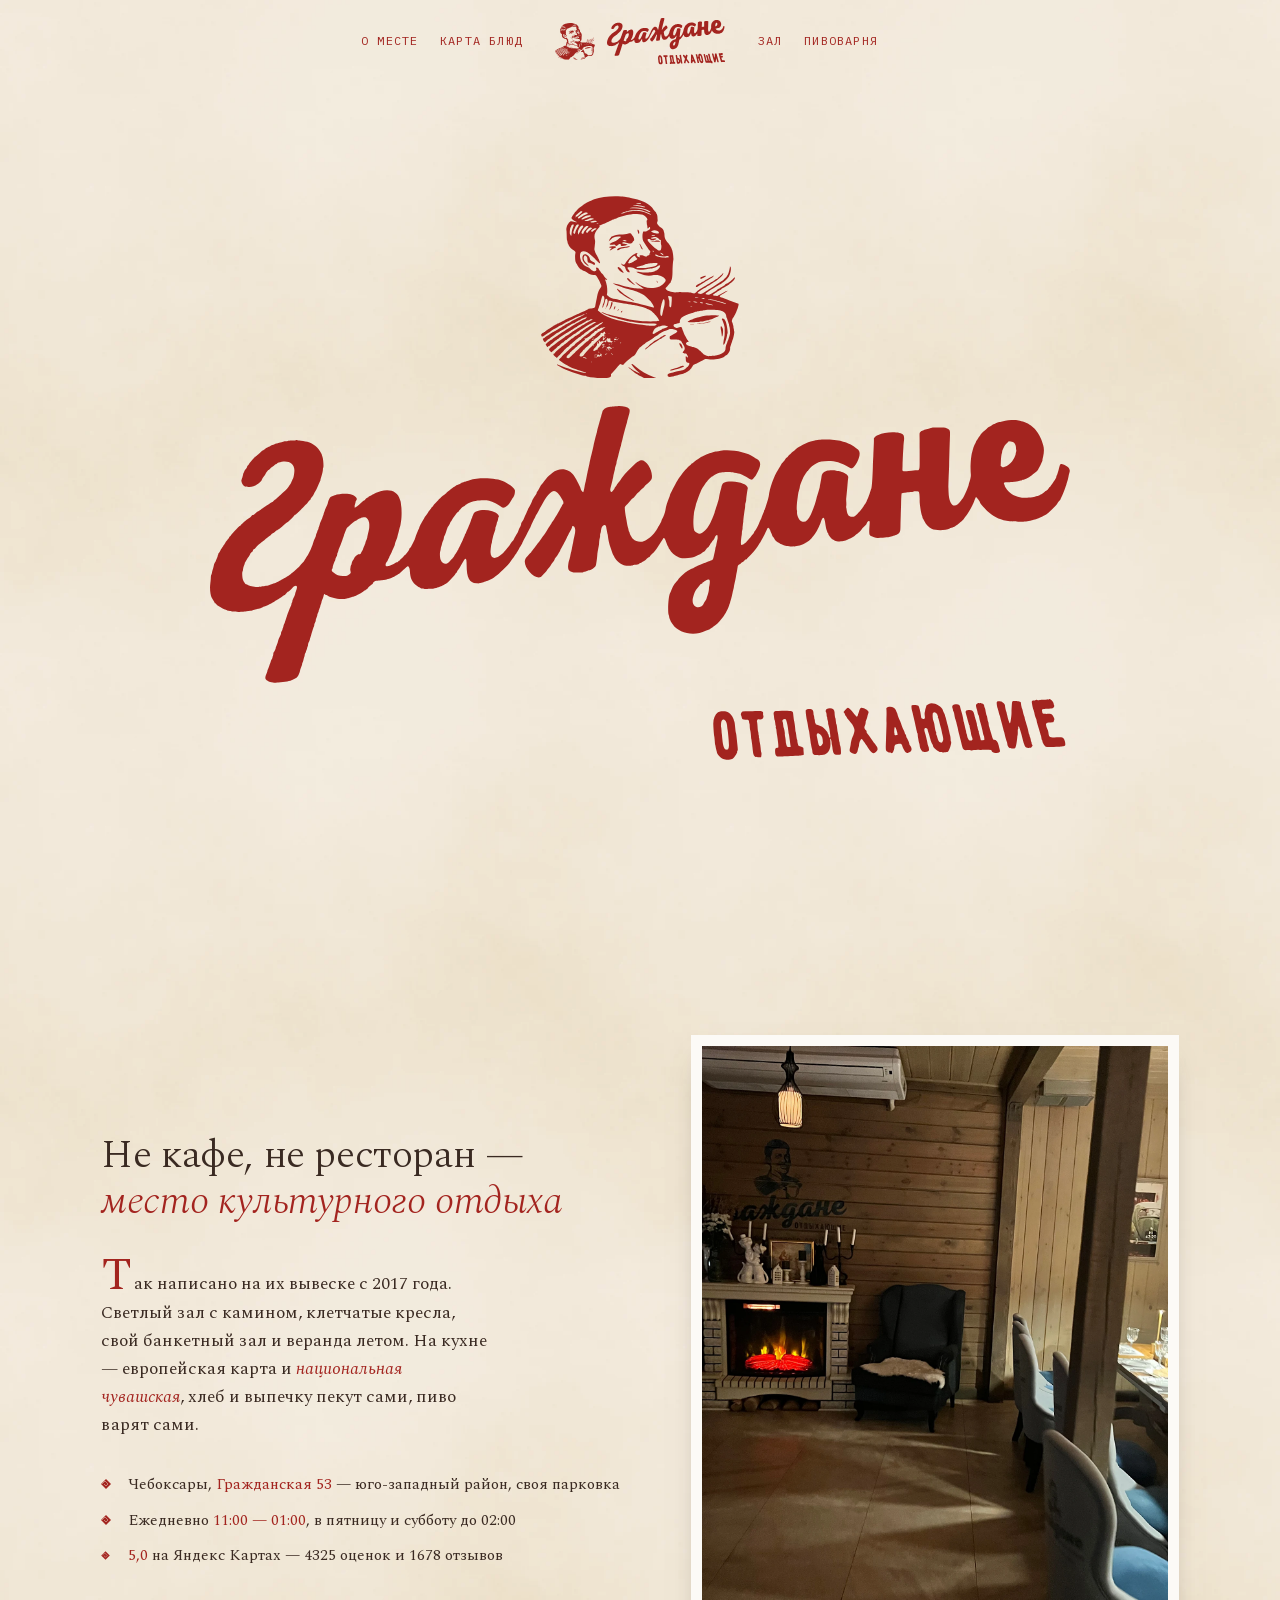
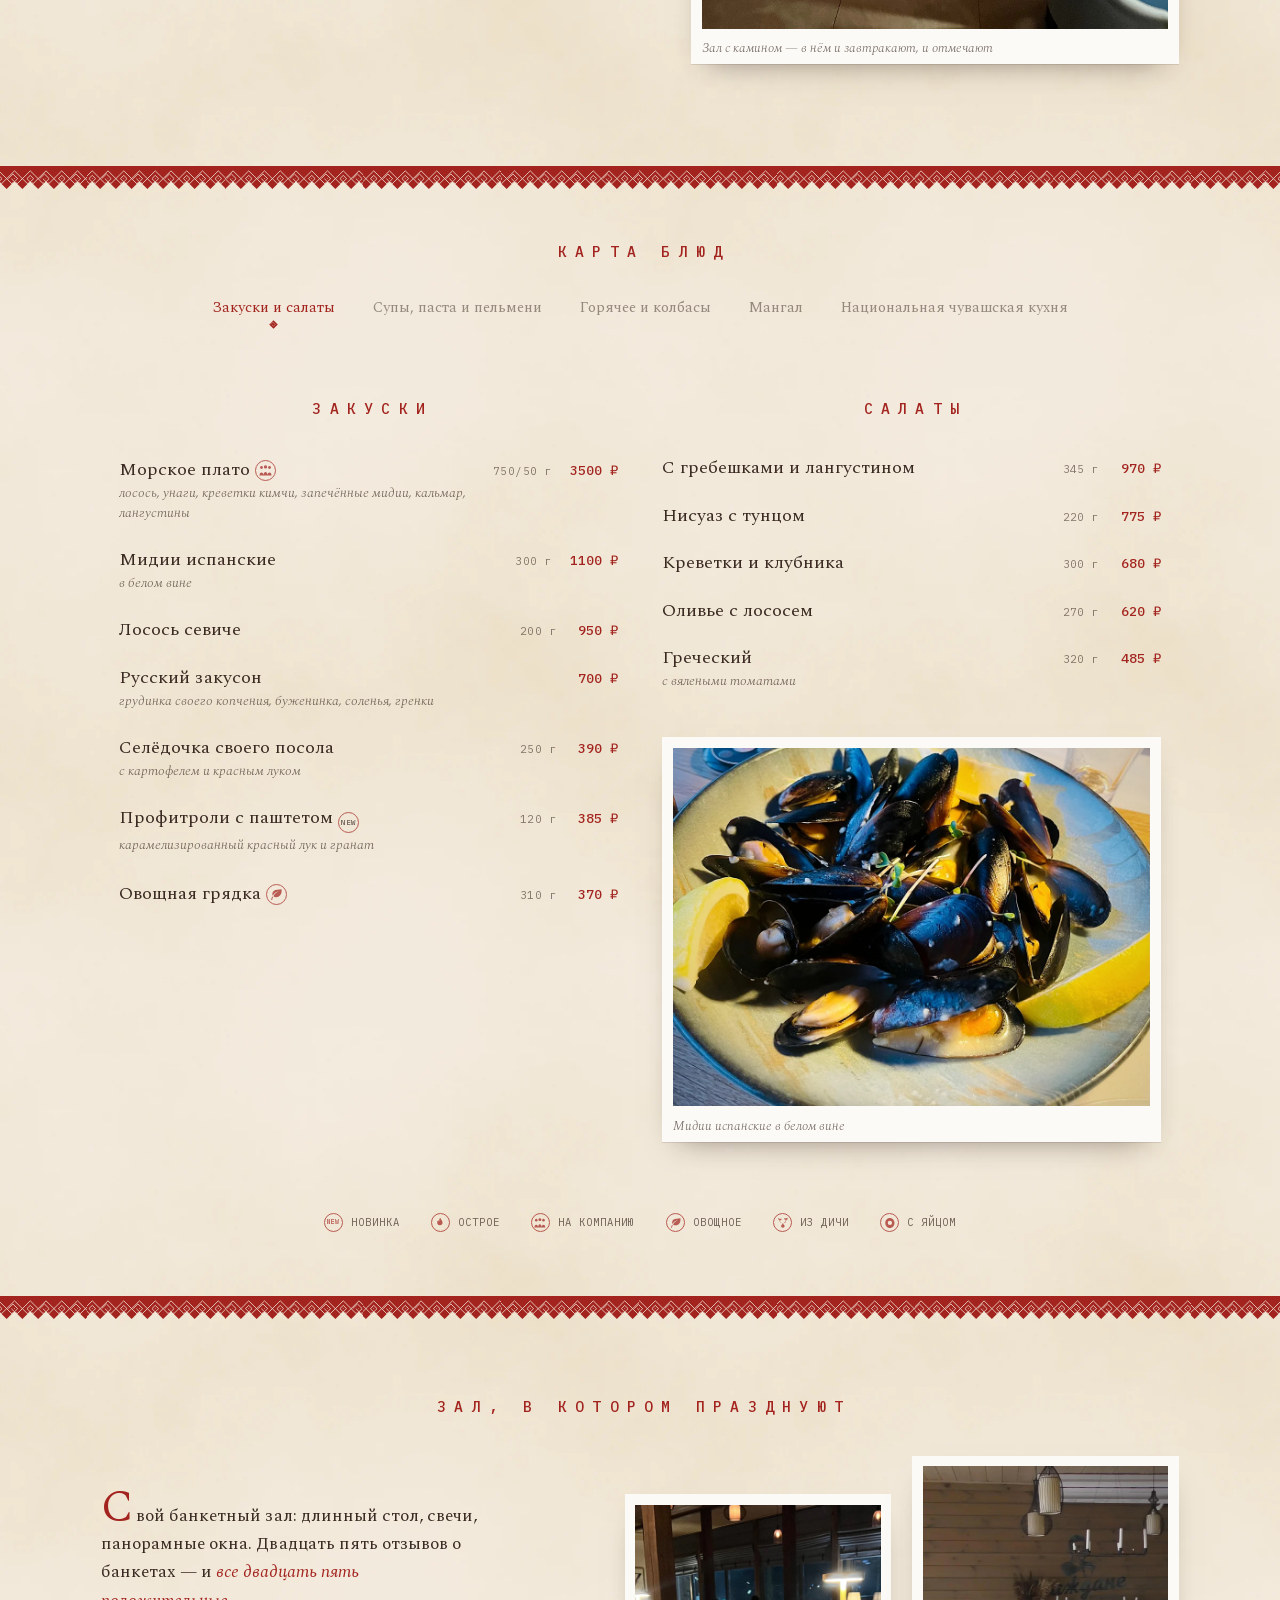
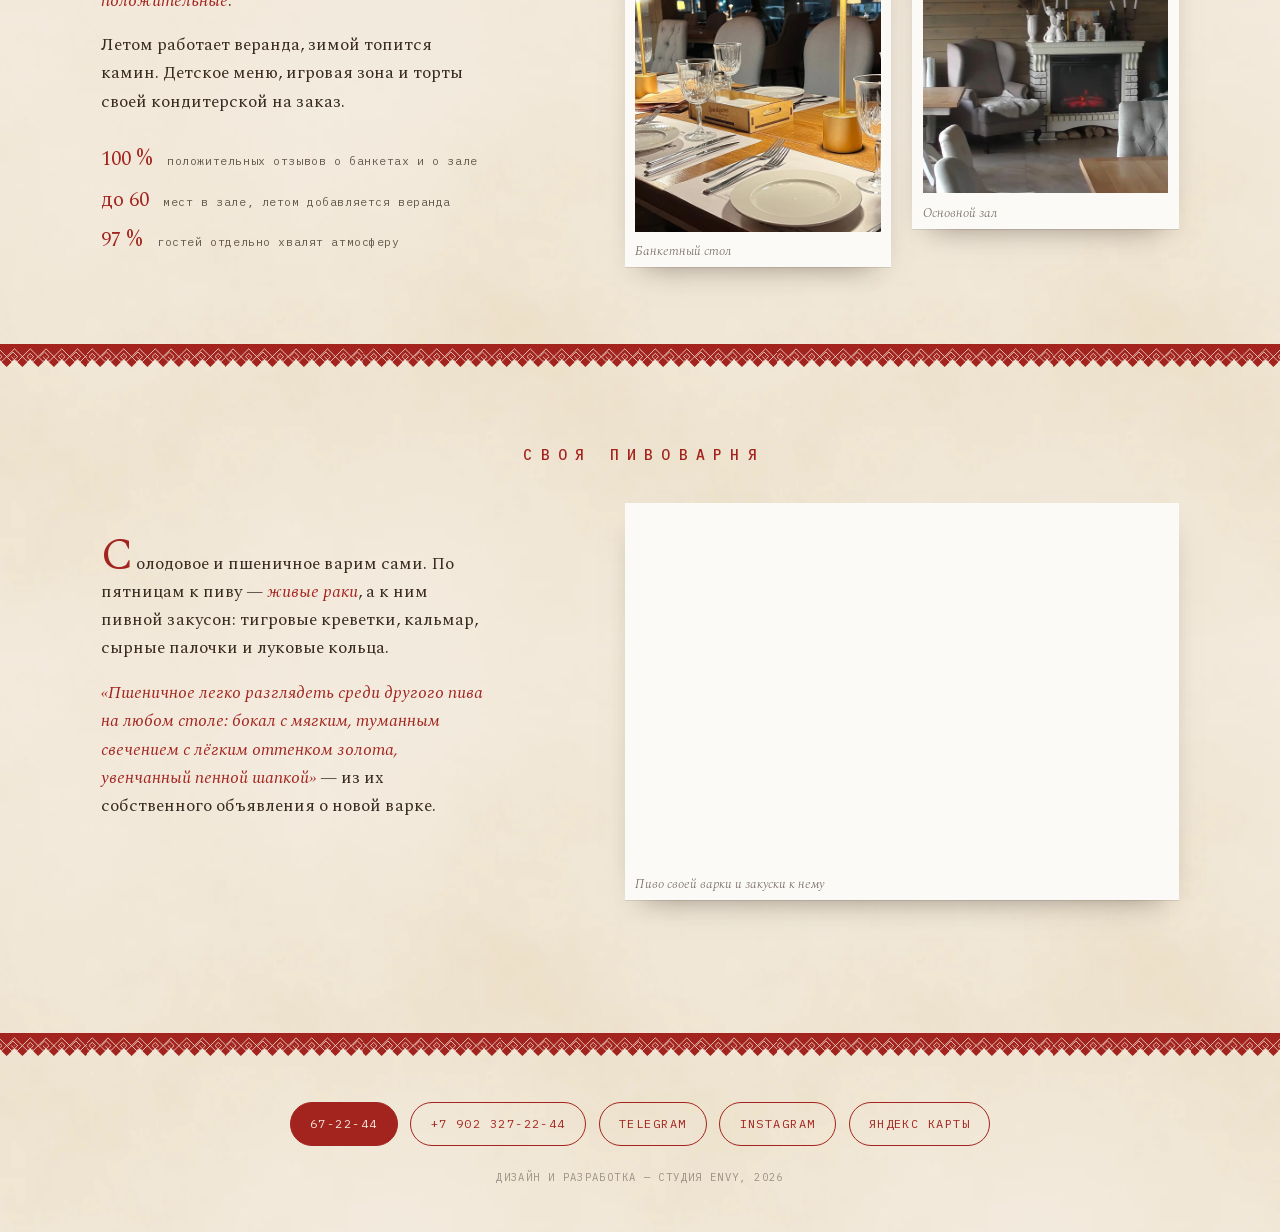
==== index.html @ f916a4f0 "Граждане отдыхающие — демо сайта ресторана (Чебоксары)" ====
<!doctype html>
<html lang="ru">
<head>
<meta charset="utf-8">
<meta name="robots" content="noindex,nofollow">
<meta name="viewport" content="width=device-width, initial-scale=1">
<title>Граждане отдыхающие</title>
<meta name="description" content="Ресторан «Граждане отдыхающие» на Гражданской, 53 в Чебоксарах: европейская кухня, национальная чувашская кухня, своя пивоварня, банкетный зал. 5,0 на Яндекс.Картах.">
<link rel="preload" href="assets/fonts/spectral-300-cyr.woff2" as="font" type="font/woff2" crossorigin>
<link rel="preload" href="assets/fonts/plex-400-cyr.woff2" as="font" type="font/woff2" crossorigin>
<meta property="og:type" content="restaurant">
<meta property="og:title" content="Граждане отдыхающие — место культурного отдыха в Чебоксарах">
<meta property="og:description" content="Гражданская 53: европейская кухня и национальная чувашская, своя пивоварня, банкетный зал. 5,0 на Яндекс.Картах — 4325 оценок.">
<meta property="og:image" content="https://mrazotnik.github.io/grazhdane-cheb/assets/img/og.jpg">
<meta property="og:image:width" content="1200">
<meta property="og:image:height" content="630">
<meta property="og:url" content="https://mrazotnik.github.io/grazhdane-cheb/">
<meta property="og:locale" content="ru_RU">
<meta name="theme-color" content="#F3EBDD">
<script type="application/ld+json">{"@context": "https://schema.org", "@type": "Restaurant", "name": "Граждане отдыхающие", "slogan": "Не кафе, не ресторан — место культурного отдыха", "image": "assets/img/og.jpg", "telephone": "+7 (8352) 67-22-44", "priceRange": "1300–2000 ₽", "servesCuisine": ["Европейская", "Чувашская", "Русская", "Средиземноморская"], "address": {"@type": "PostalAddress", "streetAddress": "Гражданская улица, 53", "addressLocality": "Чебоксары", "addressRegion": "Чувашская Республика", "addressCountry": "RU"}, "geo": {"@type": "GeoCoordinates", "latitude": 56.127851, "longitude": 47.214318}, "openingHoursSpecification": [{"@type": "OpeningHoursSpecification", "dayOfWeek": ["Monday", "Tuesday", "Wednesday", "Thursday", "Sunday"], "opens": "11:00", "closes": "01:00"}, {"@type": "OpeningHoursSpecification", "dayOfWeek": ["Friday", "Saturday"], "opens": "11:00", "closes": "02:00"}], "aggregateRating": {"@type": "AggregateRating", "ratingValue": "5.0", "reviewCount": 1678, "ratingCount": 4325, "bestRating": "5"}, "sameAs": ["https://t.me/grazhdanerest", "https://www.instagram.com/grazhdane_/", "https://yandex.ru/maps/org/grazhdane_otdykhayushchiye/48119516437/"]}</script>
<link rel="icon" type="image/svg+xml" href="[data-uri]">
<link rel="apple-touch-icon" href="assets/img/icon-180.png">
<link rel="stylesheet" href="assets/css/style.css">
</head>
<body>
<svg class="sprite" aria-hidden="true" width="0" height="0" focusable="false">
  <symbol id="s-face" viewBox="0 0 1000 921"><path fill="currentColor" fill-rule="evenodd" d="M305 920C277 919 256 917 232 912C227 910 220 909 218 909C204 907 153 891 139 884C82 858 59 841 106 861C147 877 205 894 225 895C229 895 230 893 226 892C220 892 191 882 169 874C151 868 113 846 96 833L90 828L97 820C101 817 105 812 106 810C111 805 141 777 141 777C142 777 143 776 145 774C146 773 149 770 152 767C154 765 156 763 156 762C156 762 157 761 158 761C158 761 161 760 163 758C165 756 168 754 169 754C170 754 171 752 172 750C172 749 173 747 174 747C174 747 177 745 180 742C183 739 186 737 186 738C186 738 189 736 191 734C193 732 197 729 199 728C201 727 203 725 203 725C203 724 206 721 210 718C214 715 220 710 224 707C227 704 234 699 238 696C242 694 247 690 248 688C250 686 254 684 256 683C264 677 269 673 273 670C278 666 280 664 286 661C288 660 291 657 293 655C295 653 297 651 299 651C300 651 301 650 302 649C302 648 303 648 304 648C306 648 307 646 309 644C310 642 311 641 313 641C314 641 314 640 314 639C313 638 307 639 305 641C304 641 303 642 302 642C301 642 299 643 299 644C298 645 296 646 295 646C294 646 292 647 291 649C290 650 288 651 288 651C287 650 285 651 283 652C281 653 279 654 278 654C276 654 276 655 276 656C276 657 275 658 274 658C270 659 259 666 255 669C250 673 246 676 243 677C241 678 240 679 240 680C240 680 239 681 237 682C236 683 234 684 234 684C234 685 232 686 229 688C226 689 221 693 218 696C215 699 212 701 211 701C210 701 207 704 204 706C202 709 197 712 195 713C193 714 190 716 188 718C186 720 184 722 184 722C183 722 175 728 167 736C158 744 151 750 150 750C149 750 147 751 146 753C142 758 136 764 134 764C134 764 121 776 115 782C113 784 108 789 104 794C94 805 95 804 88 810C85 812 83 815 82 817C81 820 79 819 67 808C62 803 61 798 65 798C66 798 68 795 71 792C74 788 77 785 78 785C78 785 82 782 86 778C90 774 94 770 95 770C95 770 98 768 101 765C104 762 107 760 107 760C108 760 110 758 113 756C115 754 118 751 120 750C122 749 124 748 124 747C124 747 127 744 131 742C145 730 154 723 155 722C155 721 156 720 158 720C162 718 165 716 169 712C172 709 175 707 177 707C179 706 181 705 182 704C185 701 194 695 195 695C196 695 196 694 197 693C197 691 201 688 209 684C210 683 211 682 211 682C212 681 220 675 221 675C222 675 229 670 230 668C230 668 231 667 232 667C233 667 235 666 236 665C238 664 242 661 245 659C247 657 251 656 252 655C254 655 255 654 255 653C255 653 256 652 257 651C259 651 262 649 264 647C266 646 271 643 274 641C282 637 282 636 273 637C267 637 265 638 258 642C257 642 255 644 252 645C248 647 235 655 228 659C227 660 223 662 221 663C216 666 209 670 191 683C187 686 183 689 182 689C181 689 180 690 179 691C178 692 174 695 171 696C167 698 164 700 162 702C160 704 157 706 145 714C143 715 142 717 141 717C141 718 139 719 137 720C134 722 132 724 131 725C129 727 128 728 127 728C126 728 122 731 118 734C115 738 111 741 111 741C110 741 108 742 107 743C106 744 105 745 104 745C103 745 101 747 99 750C97 752 95 754 94 754C93 754 92 755 91 757C90 758 89 759 89 759C88 759 84 762 81 765C77 769 70 775 66 779C62 783 58 786 57 786C57 786 56 787 56 788C56 793 45 786 41 777C39 775 45 767 47 767C48 767 53 763 58 759C74 746 85 738 92 733C100 727 109 721 119 714C123 711 126 708 127 708C132 706 145 697 145 696C145 695 145 695 146 695C147 695 149 693 152 691C157 687 160 685 164 683C165 683 167 682 167 681C168 680 188 667 197 662C199 662 201 660 201 660C202 659 205 657 210 654C212 653 215 651 218 650C221 648 223 646 223 646C224 646 231 642 232 641C232 640 234 639 235 639C237 638 239 637 241 636C242 635 245 633 247 632C249 631 252 630 253 629C254 629 256 628 258 627C261 626 261 625 259 625C255 623 251 623 247 626C245 628 241 630 239 630C234 630 230 632 223 637C218 639 193 654 188 656C186 658 182 660 180 662C178 663 175 665 174 665C172 666 170 667 168 669C166 670 162 673 159 675C156 676 152 678 151 679C151 680 150 681 149 681C148 681 146 682 144 684C142 685 140 687 139 687C139 687 136 688 134 690C131 692 129 693 128 693C128 693 127 694 126 695C124 696 114 703 100 712C95 716 90 719 90 720C89 721 88 722 87 722C86 722 84 724 80 727C79 729 76 730 74 731C70 733 68 735 63 740C61 742 57 745 54 747C52 748 48 752 46 754C44 756 42 758 41 758C40 758 39 759 37 760C34 765 31 765 30 761C29 760 27 757 26 755C23 752 23 752 25 749C27 745 52 726 55 726C55 726 57 725 58 723C62 720 76 710 78 709C80 708 82 707 83 706C84 705 88 702 93 699C106 690 116 684 122 680C125 678 129 675 131 674C133 672 138 669 142 667C151 662 156 659 161 655C171 649 205 630 215 625C222 622 225 620 229 615C233 611 232 609 228 613C227 613 225 614 224 614C223 614 219 615 216 617C213 618 207 621 202 623C198 626 194 628 194 628C194 629 192 629 191 630C189 630 187 631 187 632C186 632 185 633 184 633C183 633 171 640 168 643C167 643 166 644 165 644C163 644 149 651 146 654C143 656 139 658 137 658C136 658 135 659 135 660C134 661 132 662 130 663C123 667 101 681 97 683C96 684 93 686 92 687C88 688 84 691 83 692C82 692 76 697 69 701C63 706 56 710 56 711C55 712 54 713 54 713C53 713 49 716 45 719C41 722 36 724 36 724C35 724 34 725 33 727C33 728 30 731 27 733C24 735 22 737 22 738C22 742 16 739 12 731C8 723 8 721 14 719C17 717 20 716 20 715C21 714 22 713 22 713C23 713 25 712 26 711C27 709 28 708 29 708C30 708 34 706 51 694C57 691 62 688 62 688C63 688 66 686 68 684C71 682 73 681 74 681C75 681 76 680 76 680C76 679 77 678 80 677C82 676 86 673 90 671C94 668 100 665 104 663C107 661 111 659 111 659C112 658 114 656 117 655C119 654 122 652 123 651C124 651 129 648 135 645C141 642 147 638 150 637C152 635 158 632 161 630C165 628 169 626 170 625C172 624 176 622 184 618C186 617 188 616 189 615C189 615 191 614 193 614C195 613 197 612 198 611C198 610 200 610 201 610C202 610 203 609 204 608C204 607 205 606 207 606C208 606 209 606 209 605C209 604 210 604 211 604C214 604 220 600 220 599C220 596 213 598 210 601C208 602 203 604 198 606C193 607 187 610 185 611C183 612 176 615 171 617C144 631 137 634 132 636C129 638 126 640 125 640C124 640 121 642 119 643C116 645 110 649 104 652C93 657 92 658 83 663C80 665 77 667 76 668C72 670 61 676 58 678C55 679 52 681 51 682C49 684 44 687 40 690C30 696 27 698 15 706C6 712 4 712 2 706L-0 701L4 697C7 694 9 692 11 692C12 692 13 691 14 690C14 689 16 688 17 688C19 688 20 687 20 687C20 686 23 683 27 680C32 677 38 673 41 671C47 667 51 664 61 658C65 657 68 655 68 654C69 653 70 652 71 652C72 652 74 651 75 650C77 649 79 648 80 648C81 648 82 647 82 646C82 646 82 645 83 645C84 645 102 637 107 634C108 633 113 631 119 628C125 625 136 620 145 616C153 612 162 608 164 607C165 606 173 602 180 599C188 596 195 592 197 591C213 584 224 579 238 572C242 570 245 569 251 569C256 569 261 568 262 568C263 567 266 566 268 566C272 564 273 564 274 558C275 551 279 531 280 526C281 524 282 517 283 511C287 489 293 474 301 464C306 458 306 453 303 448C303 448 302 446 301 444C299 435 282 405 278 402C276 401 272 400 266 400C252 399 243 396 231 386C227 383 222 380 219 379C212 378 206 374 206 373C206 372 205 372 204 372C199 372 187 357 181 344C178 340 176 336 176 335C172 332 171 297 174 289C177 285 169 275 159 271C153 267 144 257 140 249C139 247 138 244 137 242C135 239 135 238 134 231C133 228 132 225 132 224C131 223 130 214 130 202C130 190 129 179 129 177C126 169 130 151 136 143C137 142 139 139 140 137C141 136 143 133 145 132C146 131 148 130 148 129C150 127 159 128 171 131C185 134 185 133 170 126C156 118 153 115 155 108C156 105 163 94 164 93C165 93 166 91 168 89C169 86 172 82 174 80C177 77 179 75 179 74C179 74 188 64 189 64C189 64 191 62 194 60C198 56 218 41 220 40C221 39 226 37 230 34C240 29 252 23 258 21C260 20 265 19 269 17C306 4 356 -2 405 2C414 2 419 3 445 7C454 9 475 14 488 18C529 31 554 46 567 66C569 70 574 76 577 79C581 83 583 87 583 87C583 88 584 90 585 91C587 94 589 100 589 111C589 116 590 121 590 121C591 122 588 133 587 135C584 138 596 153 608 161C615 166 621 174 621 179C621 179 622 182 622 183C623 185 624 189 624 192C625 214 627 218 644 239C649 245 660 263 660 265C660 266 661 268 662 270C667 279 671 316 669 325C667 331 666 353 665 375C665 406 663 420 658 430C657 431 656 434 656 435C657 437 656 439 654 439C653 439 651 441 650 443C649 445 644 451 639 456L629 466L631 469C637 479 640 480 665 486C674 488 678 488 689 487C697 487 703 486 704 486C704 487 716 487 730 487C750 488 757 488 763 490C776 494 777 494 787 484C792 479 796 475 797 475C798 475 799 475 800 474C800 473 803 471 806 469C809 468 813 465 816 463C818 462 821 460 821 460C822 460 824 459 825 458C832 454 841 448 847 445C850 443 854 441 855 440C856 438 858 437 858 437C859 437 861 436 863 435C865 433 867 432 868 432C869 432 872 429 876 427C880 424 885 421 886 420C888 420 895 414 902 408C912 399 916 396 919 391C919 390 920 390 921 391C927 393 901 421 886 428C877 433 859 445 855 448C854 450 852 451 851 451C849 451 842 455 836 460C833 462 828 465 824 467C807 478 792 488 792 491C792 495 812 497 816 493C818 492 833 482 841 478C843 476 854 470 864 463C874 456 890 446 899 440C921 426 925 423 926 420C926 418 928 417 929 417C933 416 945 399 948 389C951 380 954 368 955 362C955 359 955 356 955 356C955 356 956 357 958 358C963 365 959 389 950 407C944 417 924 437 919 437C919 437 916 439 914 441C910 444 908 445 886 458C838 487 828 495 834 497C845 501 854 499 867 490C872 487 878 483 882 481C886 478 889 476 889 476C889 475 891 474 894 472C897 471 901 469 902 468C904 466 914 460 918 458C919 457 921 456 921 456C921 455 921 455 922 455C923 455 925 453 927 452C934 446 935 445 940 443C942 442 945 440 945 440C952 434 954 433 955 433C956 433 961 428 968 422C974 416 979 411 979 411C981 411 981 416 980 416C980 417 979 419 978 421C976 426 962 439 955 443C953 445 951 446 951 447C951 447 947 450 942 452C937 455 932 458 931 459C929 461 916 468 915 468C915 468 914 469 913 470C912 471 907 475 901 478C896 481 890 484 890 485C889 486 888 487 887 487C886 487 877 493 875 495C874 496 873 497 872 497C869 497 868 500 870 502C872 504 889 506 892 505C893 504 898 501 903 499C908 497 916 492 921 489C935 481 949 476 941 482C937 484 915 499 910 501C901 507 901 510 913 513C916 514 918 515 919 515C920 516 923 517 927 518C931 519 937 521 941 523C957 529 972 535 981 538C999 544 1000 544 1000 547C1000 555 982 602 978 604C978 605 976 607 975 610C973 613 972 615 971 615C969 615 964 631 965 634C966 636 967 639 968 641C968 643 969 644 969 645C970 645 970 647 970 648C970 649 971 653 972 655C973 658 973 661 973 662C973 663 973 666 974 669C975 673 976 677 976 680C976 682 976 684 977 685C979 687 972 723 970 724C970 725 968 728 967 732C966 737 964 742 963 744C962 746 961 750 960 753C959 756 958 760 957 762C956 764 956 767 956 769C958 782 946 802 932 808C931 809 929 810 928 811C913 822 874 829 847 825C830 823 829 823 823 828C819 830 814 833 811 834C803 838 799 840 797 842C795 843 781 850 775 852C770 854 768 857 766 861C766 862 764 865 763 866C761 868 760 870 760 871C760 872 759 873 758 873C757 873 756 874 756 875C753 881 733 895 722 897C718 898 711 900 707 901C702 903 693 905 685 907C678 909 669 911 664 913C648 917 640 915 640 905C639 900 649 895 668 892C672 891 676 890 677 890C680 888 713 881 716 881C720 881 730 875 734 870C737 867 739 865 740 865C741 864 743 862 748 854C752 846 751 845 742 843C734 841 732 837 732 823L731 811L735 812C736 812 739 814 740 815C746 820 743 809 736 799C734 796 733 796 726 796C716 796 714 792 720 785C730 775 729 767 715 745C713 743 712 740 712 740C712 738 706 731 704 731C704 731 702 731 702 730C701 729 697 728 692 727C687 727 683 726 681 726C680 726 673 725 666 725C650 724 650 724 651 711C651 710 652 709 654 708C656 707 665 702 669 699C671 698 674 697 676 695C687 690 691 684 688 681C680 675 654 671 648 674C647 675 644 676 643 676C642 676 639 677 636 679C634 680 629 682 625 683C621 685 613 689 607 692C602 696 595 700 593 701C591 702 588 704 587 705C585 707 581 709 578 711C575 713 572 715 571 716C571 717 568 719 565 720C563 721 557 725 553 728C549 731 543 734 540 736C538 737 535 739 533 740C532 741 528 744 525 747C515 753 513 755 508 760C505 762 502 765 501 765C500 766 498 767 497 769C496 771 494 774 492 775C488 780 485 786 481 794C476 803 471 808 463 812C460 813 458 815 457 816C457 816 453 819 450 822C442 828 434 835 423 846L415 854L407 852L400 850L392 858C388 862 384 867 383 868C380 873 373 880 363 891C354 900 353 901 354 905C356 917 343 921 305 920ZM507 913C499 909 491 905 490 904C488 902 486 901 484 900C479 897 469 890 463 885C461 883 455 879 451 875C447 872 444 869 443 868C442 865 441 865 455 874C465 881 490 894 496 896L500 897L497 894C491 889 476 874 470 868C459 854 457 852 458 851C460 848 463 850 475 860C504 886 534 903 572 916L585 921L553 921L522 921L507 913ZM653 882C652 880 654 879 683 870C691 867 700 864 701 863C715 858 723 857 723 862C723 864 711 868 694 873C690 874 685 876 683 876C667 881 654 884 653 882ZM257 839C257 839 256 838 255 838C254 838 253 839 253 839C254 840 255 840 256 840C256 840 257 840 257 839ZM230 822C233 820 217 812 213 814C210 815 216 819 223 820C224 820 226 821 226 822C226 823 227 824 230 822ZM143 818C145 817 152 810 158 804C164 797 170 792 171 792C171 792 172 792 172 791C173 789 188 775 189 775C190 775 191 773 193 771C194 769 197 766 199 765C200 764 208 757 215 751C222 744 229 738 229 738C230 738 231 737 232 736C233 735 235 734 236 734C238 733 239 732 240 730C240 729 242 727 244 725C248 723 257 715 264 709C267 707 269 706 270 706C270 706 273 704 275 701C277 699 282 695 285 692C289 689 293 686 293 686C294 685 294 684 295 685C296 685 297 685 297 684C298 683 299 682 300 682C301 682 311 674 313 672C313 671 314 670 316 670C317 670 318 670 318 669C319 667 320 667 322 668C324 668 325 668 325 667C324 666 323 665 323 665C322 665 320 665 319 664C318 664 316 664 314 665C312 667 310 667 307 666C304 666 303 666 300 669C298 670 296 672 295 672C295 672 293 672 291 673C290 674 289 674 289 673C288 672 285 671 285 673C285 673 285 674 286 675C289 678 279 683 273 682C270 682 269 682 271 683C273 685 272 687 270 687C269 687 269 687 269 688C269 690 263 695 262 694C261 694 260 695 258 697C256 700 254 701 254 701C253 701 250 704 245 709C241 712 233 718 231 718C230 718 229 719 228 720C227 722 226 722 226 720C225 719 225 719 223 720C221 721 220 721 219 720C219 720 218 720 218 721C218 722 219 722 220 722C224 722 223 728 219 730C217 730 213 733 209 737C202 744 195 749 189 753C187 754 185 756 184 758C182 761 180 763 178 764C176 765 174 767 172 769C170 772 165 776 162 778C158 781 154 785 152 787C150 788 148 790 148 790C147 790 147 791 147 791C147 792 145 795 143 797C141 799 138 801 138 802C128 812 127 817 133 819C140 821 139 821 143 818ZM282 817C282 816 281 815 280 814L278 811L277 814C275 817 275 817 279 817C281 817 282 817 282 817ZM274 814C274 812 274 812 273 812C272 812 271 813 271 814C271 817 274 817 274 814ZM291 811C293 810 293 810 295 811C297 813 297 812 298 811C299 809 300 809 303 810C306 811 307 811 308 810C309 808 308 807 305 807C301 807 304 802 307 801C309 801 308 800 306 799C302 796 295 797 299 799C300 800 301 801 300 803C299 807 297 807 293 804C291 803 289 802 289 802C288 803 287 803 285 803C283 803 282 804 282 805C281 805 282 806 283 806C285 806 285 809 283 810C282 810 281 811 281 812C281 813 290 813 291 811ZM211 809C214 807 216 805 216 805C216 803 248 768 258 759C260 757 262 755 263 753C266 751 284 733 298 720C301 716 305 713 305 713C305 713 307 712 309 710C311 708 313 708 313 708C314 711 318 710 319 707C320 705 321 704 322 704C323 704 323 704 322 703C318 701 320 696 323 696C327 696 329 693 325 693C323 693 323 691 325 689C326 688 325 688 323 687C319 685 315 688 315 692C315 694 310 694 309 692C309 691 308 691 307 692C306 693 305 693 304 693C303 692 302 693 301 695C300 702 299 703 298 703C297 703 296 703 296 704C295 705 294 706 294 706C293 706 291 708 289 710C284 714 279 718 275 720C273 720 272 722 272 723C272 726 263 734 260 733C258 733 257 733 257 734C257 735 256 736 255 737C255 738 254 739 254 741C254 742 252 744 249 746C247 747 245 749 245 750C245 751 236 761 234 761C234 761 232 762 230 764C228 766 226 768 225 768C224 768 220 773 219 776C219 777 217 778 216 778C214 778 213 779 213 780C212 783 201 796 199 796C198 796 195 804 195 808C195 812 206 813 211 809ZM884 807C887 806 891 805 894 804C897 804 901 803 903 802C905 801 907 800 908 799C927 790 933 783 933 771C933 764 936 752 940 744C942 741 943 737 943 735C944 733 944 731 945 731C946 731 952 711 955 699C957 689 955 667 952 659C951 657 951 654 951 652C951 650 950 647 949 645C948 643 947 640 947 638C946 636 945 633 944 631C943 629 942 624 941 621C940 617 939 614 938 614C937 613 937 612 937 611C937 599 930 589 918 583C902 576 851 573 827 578C825 578 820 579 815 580C810 580 804 581 801 582C798 583 792 584 789 584C786 585 781 586 779 586C773 588 765 591 764 591C763 591 761 592 748 597C742 599 735 602 732 603C713 610 701 622 702 634L702 641L698 642C696 643 690 644 685 646C680 647 675 649 674 649C674 649 673 649 672 650C665 659 678 670 691 666C707 660 711 660 713 669C714 672 716 678 718 682C720 686 721 689 721 690C721 693 737 723 741 728C742 729 744 732 745 734L747 738L742 738C738 738 737 739 735 742C730 749 734 753 750 758C755 760 764 762 770 764C785 768 797 775 801 781C802 781 803 782 804 782C806 783 810 788 815 793C824 804 833 808 848 810C855 810 879 808 884 807ZM274 805C274 804 274 803 273 803C271 803 270 804 272 806C274 808 274 807 274 805ZM280 802C281 800 280 799 277 800C275 800 275 801 276 802C277 804 279 804 280 802ZM330 800C330 799 329 798 328 798C326 798 324 801 326 803C328 804 330 803 330 800ZM363 802C363 801 362 800 361 800C359 800 358 801 358 802C358 804 362 804 363 802ZM357 795C357 793 355 793 354 795C353 798 355 800 356 798C357 797 357 796 357 795ZM334 794C332 792 331 795 332 796C333 798 334 798 334 796C334 795 334 794 334 794ZM295 790C295 789 292 787 290 788C288 789 289 791 292 791C294 791 295 791 295 790ZM269 783C271 784 271 784 273 782C274 781 275 780 276 780C276 781 277 780 278 780C278 779 280 778 282 778C285 778 285 777 286 775C286 771 290 767 294 765C295 764 296 763 296 762C296 761 299 758 302 754C305 751 308 747 309 745C310 743 312 742 313 742C314 742 315 741 315 739C315 736 318 735 323 738C327 740 332 738 330 736C327 733 330 729 333 729C335 729 336 730 336 730C336 731 336 731 335 731C334 731 333 732 333 732C333 733 333 734 334 734C334 734 337 735 339 738C342 740 344 741 345 740C347 739 352 739 354 741C357 743 357 743 358 740C358 738 360 736 362 735L366 733L362 733C359 733 357 733 357 734C357 734 357 735 356 735C355 735 355 734 355 733C355 733 353 731 351 730C348 729 348 729 349 727C350 726 351 726 351 726C354 728 352 722 350 721C347 719 347 719 345 720C344 722 343 722 341 720C336 718 333 718 335 720C337 722 334 726 331 726C330 726 328 727 326 730C323 732 321 734 320 733C318 733 316 734 315 735C314 736 313 736 312 734C311 731 311 731 310 733C309 734 308 734 306 734C304 734 302 735 300 737C297 738 296 739 297 738C299 736 296 731 293 731C291 731 290 735 292 736C294 737 294 740 292 744C289 748 287 747 288 742C288 738 288 737 287 738C286 738 285 740 285 742C285 744 285 746 285 747C284 747 283 750 283 753C281 758 273 768 271 768C270 768 270 769 270 770C270 771 269 772 269 772C267 772 263 780 265 783C266 785 266 785 267 783C267 782 268 782 269 783ZM340 784C340 783 339 782 338 781C336 781 336 781 337 783C338 786 340 786 340 784ZM347 777C346 776 344 774 343 773C342 772 342 771 344 772C344 772 345 771 347 770C351 769 353 772 350 774C349 775 348 776 348 776C348 777 350 776 352 774C354 773 357 772 357 772C360 772 358 768 354 767C352 767 350 766 350 764C348 761 343 760 340 763C339 764 338 765 336 764C334 764 333 764 333 767C333 768 333 771 333 772C333 773 333 774 334 774C334 774 335 773 335 771C335 770 336 768 337 768C338 767 338 768 338 770C338 772 338 773 338 772C339 770 341 770 340 772C340 774 343 780 345 781C347 782 348 780 347 777ZM334 779C334 777 329 776 328 777C328 778 331 780 333 780C333 780 334 779 334 779ZM526 775C526 773 531 767 532 767C533 767 541 760 547 754C549 752 553 748 557 746C560 744 565 740 568 737C571 735 574 732 575 732C575 732 577 732 577 731C578 730 580 729 581 729C582 729 584 728 585 727C586 725 588 724 589 724C589 724 593 722 597 720C600 717 605 714 608 712C610 711 614 709 616 708C620 705 631 702 631 704C631 706 621 712 615 716C612 717 610 719 609 720C609 721 607 722 606 722C604 722 599 725 583 736C561 750 552 757 533 772C528 776 526 777 526 775ZM711 770C710 769 710 768 710 768C710 767 707 763 704 758C699 748 698 743 701 744C703 745 705 745 706 746C710 747 718 767 715 770C714 772 713 772 711 770ZM315 767C315 766 315 764 316 764C319 762 319 759 316 759C315 759 315 760 315 761C315 762 314 762 313 762C312 762 310 767 311 769C312 771 316 769 315 767ZM366 764C365 764 364 764 363 765C362 765 362 767 362 767C363 768 364 768 365 767C365 766 366 765 366 764ZM326 762C326 761 322 760 321 761C321 762 321 762 322 763C326 764 326 764 326 762ZM268 757C268 756 267 755 266 755C265 755 265 758 266 759C267 760 269 759 268 757ZM320 755C320 754 321 753 321 751C322 749 322 749 318 749C317 750 314 750 312 750C309 750 309 750 310 754C310 756 320 757 320 755ZM922 751C921 750 924 722 926 719C926 718 927 715 927 712C928 708 928 705 928 705C929 703 929 662 928 661C927 660 927 659 927 658C927 654 923 643 921 638C920 635 918 632 918 630C917 629 916 627 915 626C914 624 914 623 915 623C916 623 916 621 915 620C915 619 915 619 919 619C923 620 929 624 929 626C929 627 930 629 931 630C938 640 946 685 943 695C942 696 941 700 941 703C940 711 937 724 934 731C933 734 932 737 932 737C932 740 926 752 924 752C924 752 923 752 922 751ZM351 750C351 749 342 747 341 748C341 748 342 749 343 749C346 751 351 751 351 750ZM360 747C361 747 361 747 361 746C360 745 355 748 355 750C355 751 356 750 357 749C358 748 360 747 360 747ZM405 743C405 742 405 741 404 741C402 740 402 740 401 742C399 744 403 745 405 743ZM375 736C375 735 375 735 374 735C373 735 372 734 372 733C371 732 370 732 370 732C367 733 369 735 375 737C375 737 375 737 375 736ZM319 725C319 724 320 724 321 724C323 725 323 722 322 718C321 716 321 716 320 718C319 721 315 720 316 717C317 714 316 713 315 712C313 710 313 710 314 712C314 713 314 715 313 717C312 719 312 719 313 720C315 720 315 724 313 727C312 728 312 728 311 727C310 726 310 725 310 727C310 727 311 728 313 729C316 730 319 728 319 725ZM263 725C262 723 261 722 260 722C259 722 259 726 261 728C263 730 264 727 263 725ZM374 727C375 729 380 727 380 725C380 723 379 722 378 723C377 723 377 723 377 723C377 721 371 721 370 722C368 726 369 729 371 728C373 727 373 727 374 727ZM387 726C387 723 384 722 382 725C381 727 381 727 382 728C385 730 387 729 387 726ZM269 725C270 723 268 720 266 720C265 721 266 727 268 727C268 727 269 726 269 725ZM394 721C393 720 390 720 390 721C390 722 393 723 394 722C395 722 395 722 394 721ZM382 717C382 717 382 716 381 716C381 716 380 716 380 714C379 713 379 713 378 715C377 717 377 718 378 719C380 720 382 719 382 717ZM265 717C265 716 264 715 263 715C262 715 261 717 263 718C264 719 265 719 265 717ZM329 718C330 717 330 717 328 716C324 715 323 716 324 717C325 719 327 719 329 718ZM322 712C322 711 320 711 319 711C318 711 317 711 317 712C317 712 318 713 320 713C321 713 322 712 322 712ZM913 697C912 690 911 682 910 679C906 658 910 651 917 666C921 675 921 677 920 693C919 704 918 711 915 711C914 711 914 705 913 697ZM327 708C327 707 327 706 326 706C325 706 324 708 325 709C326 710 327 710 327 708ZM577 694C583 690 609 675 610 675C611 675 612 674 613 673C614 672 619 670 624 669C643 663 647 659 635 657C633 657 629 656 626 655C620 653 608 655 603 658C600 659 597 660 596 660C594 660 592 661 591 662C590 663 589 664 588 664C587 664 585 664 584 665C584 666 582 667 582 667C577 667 570 676 565 690C562 698 568 701 577 694ZM346 696C346 695 345 695 343 695C342 695 341 695 342 696C342 696 343 697 344 697C345 697 346 696 346 696ZM580 653C591 647 587 646 540 645C507 644 487 642 459 636C450 635 441 633 438 633C431 631 404 624 386 619C378 616 370 614 369 614C366 614 326 600 320 597C303 588 300 583 315 589C326 595 334 597 361 604C453 627 500 634 555 634C588 634 598 633 598 630C598 627 585 608 580 603C578 602 577 601 577 600C577 598 559 582 554 579C540 572 534 569 524 565C511 561 493 556 483 554C480 554 471 552 464 551C450 549 437 546 418 544C412 543 400 541 391 539C382 537 371 536 367 535C363 534 358 533 355 531C352 530 348 529 346 529L343 529L341 538C340 543 339 547 339 548C338 549 337 551 337 554C336 556 334 559 332 560C331 562 329 564 329 565C329 567 329 569 328 570C326 572 326 572 327 570C327 568 328 566 328 565C328 563 330 559 331 555C338 537 339 524 332 521C327 518 326 520 323 534C322 540 320 546 319 548C318 549 316 553 316 556C314 561 311 565 309 564C309 563 310 561 311 559C312 556 312 554 312 552C312 551 313 548 314 546C322 530 322 509 316 505C310 502 310 502 301 537C300 541 299 545 298 547C297 549 296 553 295 555C294 558 293 561 293 562C286 579 286 578 291 582C319 611 379 631 479 647C491 649 503 650 528 653C537 654 549 655 554 656C566 657 575 656 580 653ZM757 648L751 647L758 647C765 646 776 647 775 648C773 649 762 649 757 648ZM789 647C789 646 792 646 795 646C803 645 817 643 823 642C826 641 832 640 836 639C841 638 845 637 847 636C848 636 851 635 854 634C861 634 858 637 851 638C849 638 846 639 844 639C836 643 786 650 789 647ZM742 637C739 635 758 625 767 623C769 622 773 621 775 620C779 618 816 608 829 606C853 602 898 602 900 606C900 607 878 618 866 622C860 623 854 625 852 626C851 627 843 629 836 630C829 632 822 633 819 634C817 634 812 635 809 635C806 635 804 635 803 636C801 638 745 639 742 637ZM612 603C613 601 614 595 615 590C624 555 625 551 625 540C626 522 620 515 615 529C603 561 599 602 608 606C611 607 612 606 612 603ZM231 595C231 595 230 594 228 594C225 594 225 594 227 595C229 597 231 597 231 595ZM404 588C404 585 408 580 410 580C412 580 411 583 409 586C406 589 404 590 404 588ZM387 579C388 578 389 576 389 575C390 573 393 572 393 574C393 576 389 581 387 581C387 581 387 580 387 579ZM346 571C347 569 348 566 349 564C351 560 354 549 355 541C356 536 356 535 359 536C365 537 361 553 350 571C349 574 347 575 347 575C346 575 346 574 346 571ZM368 573C367 571 373 556 374 556C377 556 376 564 373 569C371 574 369 575 368 573ZM571 562C572 561 566 548 561 542C559 539 557 537 557 536C557 534 523 502 521 502C520 502 516 499 511 496C495 486 478 480 440 470C427 467 407 460 393 455C388 453 383 451 382 451C382 451 377 449 371 446C353 438 365 440 422 456C435 459 465 465 478 467C497 469 519 470 519 469C519 468 503 457 499 455C495 452 478 438 478 437C478 436 480 436 483 438C525 467 556 472 600 457C602 456 605 454 608 452C610 450 612 449 613 449C615 449 627 435 629 431C638 414 597 394 570 400C557 404 537 404 526 401C520 400 510 396 489 388C475 382 481 381 506 385C524 389 568 385 575 380C575 380 577 379 579 378C588 376 600 365 602 355C603 351 601 349 599 351C599 352 598 352 598 351C597 351 595 351 593 353C583 360 572 365 560 366C552 366 547 367 525 371C506 375 483 372 471 365C465 362 440 359 438 362C437 364 438 367 443 373C445 376 447 379 447 381C447 382 447 383 448 383C449 383 450 384 449 385C448 387 443 386 437 383C433 380 428 371 426 364C426 359 422 356 417 354C413 353 404 344 405 342C405 341 406 341 407 342C417 350 423 349 428 338C434 324 465 294 472 294C472 294 474 293 477 291C485 286 490 287 486 293C480 300 488 310 499 310C502 310 503 308 500 307C498 307 498 302 499 301C503 299 512 300 519 302C529 307 535 307 536 305C537 302 538 301 542 301C544 301 545 300 546 297C546 295 547 294 548 294C548 294 549 293 549 292C549 291 550 289 551 287C553 283 553 280 551 278C550 277 549 276 549 275C549 274 548 273 547 273C546 272 542 267 539 262C535 256 530 248 527 244C524 240 521 235 521 234C520 232 519 231 518 230C513 223 511 196 515 186L517 180L523 180C527 180 530 180 531 179C542 174 545 173 546 171C547 170 549 169 549 169C551 169 553 161 551 159C549 155 545 156 545 159C545 161 544 162 542 163C538 165 538 164 538 155C537 151 537 147 536 146C535 145 535 137 534 128C534 124 535 122 536 122C543 118 529 100 515 95C505 92 472 90 459 92C457 93 453 93 450 94C432 96 400 105 383 112C379 114 376 115 375 115C374 115 372 116 370 117C368 118 366 119 365 119C364 119 360 121 355 124C350 126 345 128 344 129C339 131 338 131 335 133C328 137 320 141 303 146C299 147 295 149 295 149C295 149 296 150 296 152C297 155 297 156 291 162C270 186 267 199 273 224C274 231 274 233 272 249C271 259 270 269 270 271C271 276 276 290 277 291C278 292 282 300 286 307C286 309 288 310 288 311C289 311 289 312 289 313C289 314 290 316 291 317C292 318 293 320 293 321C294 322 294 325 295 327C303 345 297 345 282 328C275 321 270 315 269 314C268 313 262 308 256 302C225 272 197 272 197 302C197 311 202 330 206 334C207 335 208 337 209 339C211 342 218 350 222 353C224 355 231 358 237 360C242 361 245 364 251 370C265 383 280 384 280 372C280 370 280 368 279 368C277 367 279 362 282 362C285 362 292 367 292 369C292 370 298 379 302 384C303 386 307 391 311 395C314 399 317 403 318 404C325 413 329 418 332 419C336 423 335 425 329 423C324 422 323 423 325 426C326 428 329 437 330 441C330 442 332 448 333 454C335 466 336 484 334 494L333 500L338 504C346 512 362 519 377 521C381 522 388 523 392 524C396 525 408 527 417 529C472 538 511 547 563 562C569 564 570 564 571 562ZM657 562C659 559 660 543 661 527L661 510L657 508C649 503 638 505 643 510C644 511 644 513 644 515C644 516 645 518 645 518C646 519 646 520 646 521C646 522 646 525 647 526C649 528 649 532 649 544C649 559 649 559 652 561C656 563 656 563 657 562ZM764 559C766 559 764 558 761 558C755 557 753 558 756 559C759 560 763 560 764 559ZM869 552C865 547 832 540 832 543C832 545 837 547 853 550C872 554 871 554 869 552ZM937 546C935 544 922 538 915 536C911 535 904 533 900 532C879 525 838 519 845 523C847 524 853 525 859 526C871 528 908 538 924 543C935 546 938 547 937 546ZM820 541C820 540 813 537 808 537C803 537 802 539 807 541C815 543 820 543 820 541ZM791 538C788 535 770 532 770 535C770 536 772 536 775 537C777 537 780 538 780 538C782 539 791 538 791 538ZM755 536C758 534 755 533 747 533C742 533 735 535 739 535C744 535 751 536 752 537C753 538 754 537 755 536ZM466 529C446 520 418 504 404 493C395 486 382 471 384 469C385 468 398 477 419 495C422 497 426 500 429 502C432 504 439 509 444 512C449 516 457 521 462 523C471 529 475 533 466 529ZM827 520C827 518 825 517 817 516C808 515 809 517 818 519C827 522 827 522 827 520ZM795 515C795 514 792 514 786 513C775 513 775 515 785 516C789 516 793 516 794 516C795 517 796 516 795 515ZM783 459C782 455 790 448 802 443C804 442 808 439 811 437C813 436 816 434 817 434C818 434 820 433 823 431C825 429 829 427 830 426C832 425 834 424 835 424C858 409 883 398 872 406C870 408 869 409 869 410C869 410 868 411 867 412C864 412 846 424 843 426C842 427 840 428 839 429C838 429 833 432 827 436C811 446 802 451 800 453C798 454 795 456 793 457C787 461 784 461 783 459ZM469 448C448 436 427 416 437 416C441 416 446 419 447 421C448 423 465 440 473 447C480 453 478 453 469 448ZM587 438C585 433 584 428 585 428C588 428 589 432 589 436L588 441L587 438ZM807 418C802 416 807 409 815 408C815 408 817 408 817 407C822 406 832 403 833 404C834 405 831 409 830 409C828 409 826 410 816 416C811 419 811 419 807 418ZM410 386C403 382 393 373 392 370C391 368 390 366 389 366C387 366 387 362 389 360C393 358 398 362 409 374C420 387 421 392 410 386ZM535 363C537 362 544 361 550 360C573 356 580 354 586 349C590 344 591 340 586 339C583 339 551 340 550 340C549 341 545 342 540 342C533 343 529 344 523 347C518 349 514 351 513 351C512 351 510 352 508 353C507 353 500 355 494 357C481 360 480 361 486 364C490 365 528 365 535 363ZM235 352C233 351 231 349 230 348C229 347 227 345 225 344C223 342 219 337 215 332C204 316 209 294 223 294C233 294 247 308 247 317C247 322 252 327 262 332C271 336 273 338 273 343C274 348 270 350 264 346C259 342 241 335 239 336C237 336 236 336 237 335C238 334 237 333 237 333C236 333 235 328 235 323C234 309 233 306 227 303C221 300 219 301 217 307C213 318 218 329 232 343C235 346 238 349 238 349C238 350 239 351 240 353C244 356 239 356 235 352ZM449 340C450 339 451 339 452 339C453 339 460 335 467 332C473 328 481 323 483 322C488 319 488 318 484 315C482 313 479 310 478 307C473 298 470 300 450 321C449 322 448 323 448 323C447 323 446 325 445 327C445 330 444 332 443 332C441 332 440 338 442 340C444 341 448 341 449 340ZM638 311C645 309 646 309 646 307C646 304 639 303 633 304C618 307 596 305 590 300C585 296 577 295 577 298C577 305 622 314 638 311ZM619 298C619 295 605 285 603 288C602 289 609 295 613 297C618 300 619 300 619 298ZM552 296C553 295 553 294 551 294C549 295 548 295 548 296C547 298 551 298 552 296ZM569 278C568 277 564 276 564 278C564 280 570 284 570 282C571 281 570 279 569 278ZM348 274C348 273 350 270 353 268C359 262 359 262 354 262C336 262 342 256 361 254C378 253 386 258 375 262C372 263 368 265 364 267C351 276 348 277 348 274ZM605 273C609 269 610 250 607 245C606 244 606 238 606 233L606 223L600 221C597 219 595 218 595 216C595 212 574 205 568 208C566 209 563 209 561 210C558 210 556 212 556 214C556 216 565 217 568 216C573 214 583 215 583 217C583 218 581 219 579 220C577 220 575 221 573 222C571 223 563 225 560 224C559 224 557 224 556 224C554 224 554 223 554 222C556 218 543 216 540 219C537 223 540 227 552 240C584 272 598 281 605 273ZM387 274C382 273 385 268 394 263C399 260 412 258 430 256C448 254 449 254 450 256C450 257 449 257 448 257C447 257 444 258 442 259C441 260 433 261 427 262C409 265 403 267 395 272C392 274 392 274 387 274ZM505 260C503 255 501 250 501 249C501 248 500 247 499 246C498 245 498 241 499 241C500 241 502 244 504 248C506 252 509 257 510 260C514 265 515 270 512 270C511 270 509 267 505 260ZM404 252C402 251 402 251 403 250C406 249 406 247 403 245C397 242 395 242 389 248C382 254 378 254 376 249C374 245 370 244 365 246C360 247 353 247 350 246C346 244 346 242 348 242C349 242 350 242 350 241C350 240 363 233 366 233C368 233 368 233 378 228C383 225 388 221 396 214C397 213 398 212 399 212C399 212 401 211 402 210C406 206 402 205 390 205C373 205 364 209 353 220C346 227 340 231 344 226C345 225 346 223 346 221C347 219 348 216 350 214C352 212 354 210 354 209C354 204 384 195 404 195C417 195 431 193 442 190C450 187 455 189 459 196C460 198 463 201 465 204C471 213 473 224 469 226C467 227 465 229 465 230C460 241 453 243 437 238C421 233 418 232 413 235C408 238 411 241 419 241C421 241 424 242 427 243C430 244 432 244 433 244C434 244 435 244 436 244C438 245 437 246 433 248C422 252 407 255 404 252ZM555 232C555 232 557 231 562 230C566 230 572 229 576 227C586 224 592 224 598 227C606 230 603 231 587 231C578 231 568 232 564 233C559 233 556 233 555 232ZM432 227C433 226 421 223 416 223C409 224 410 225 420 227C431 229 431 229 432 227ZM573 202C578 202 578 202 576 200C573 198 559 198 559 201C559 202 564 203 566 202C567 202 570 202 573 202ZM154 197C154 184 157 170 162 158C167 146 167 144 162 144C157 143 154 147 152 154C152 155 151 157 150 158C146 163 144 192 147 194C148 195 150 197 150 198C152 202 154 202 154 197ZM199 177C201 172 204 167 206 165C215 155 216 150 209 149C200 147 183 177 187 188C189 196 190 196 192 190C193 188 196 181 199 177ZM174 182C175 177 180 168 184 161C193 146 193 144 186 144C182 143 176 149 174 155C174 157 172 159 172 160C170 163 166 175 164 181C163 186 163 186 166 190C170 194 170 194 174 182ZM214 189C219 178 220 176 229 167C234 162 238 157 239 156C242 152 232 150 226 154C215 161 199 189 207 189C208 189 209 190 210 191C211 194 212 193 214 189ZM493 191C491 190 487 173 488 171C490 170 494 173 495 176C498 186 497 193 493 191ZM596 187C599 180 581 171 568 174C554 177 553 179 565 184C581 190 595 192 596 187ZM239 181C242 177 244 175 245 175C246 175 247 174 247 173C247 173 249 171 253 168C261 163 261 161 254 160C248 158 242 161 235 170C227 180 225 185 230 185C232 185 233 185 233 186C233 188 235 187 239 181ZM263 178C265 176 269 173 273 171C281 167 283 165 277 163C268 161 247 176 255 180C258 182 259 182 263 178ZM290 139C289 138 287 137 285 137C280 136 281 138 285 139C289 140 291 140 290 139ZM269 133C272 132 276 131 278 131C283 131 284 129 279 127C275 125 270 125 262 127C258 128 254 129 252 129C250 130 249 130 250 131C252 134 262 135 269 133ZM239 125C240 125 245 123 251 122C257 120 264 118 265 118L268 116L264 114C260 113 250 112 246 114C245 114 241 116 238 117C233 118 222 123 221 124C220 124 221 124 221 125C222 127 238 127 239 125ZM221 114C225 112 234 109 240 107C252 103 254 101 251 99C246 96 242 97 230 100C218 104 202 115 205 118C206 120 211 119 221 114ZM196 111C198 109 200 108 201 108C201 108 203 107 204 106C205 105 213 100 221 96C230 92 237 88 237 87C237 84 228 82 223 84C221 85 219 86 218 86C213 86 186 107 186 111C186 111 189 113 192 114C192 114 194 112 196 111ZM176 106C176 104 173 105 172 107C172 108 173 108 174 108C175 108 176 107 176 106ZM186 101C188 100 191 97 194 95C205 86 211 80 209 78C207 77 200 77 200 78C199 78 196 81 193 83C187 87 178 96 175 100C173 105 182 106 186 101ZM556 95C556 89 524 76 503 72C481 68 437 73 422 81C420 82 418 83 417 82C416 82 415 82 414 83C412 85 408 87 405 87C403 87 403 88 404 88C407 89 424 85 426 83C428 82 430 82 432 82C434 82 440 80 446 79C482 72 508 74 539 89C553 95 556 96 556 95ZM552 79C551 78 549 77 549 77C548 77 546 76 545 75C535 69 517 63 495 60C478 57 446 59 448 62C449 62 456 63 465 62C493 61 514 65 539 77C551 82 555 83 552 79ZM527 57C527 53 495 46 475 46C461 46 464 48 481 49C489 50 501 52 508 54C520 57 527 58 527 57ZM505 38C502 37 501 37 488 36C480 36 478 37 485 38C502 41 507 41 505 38Z"/></symbol>
  <symbol id="s-word" viewBox="0 0 1000 322"><path fill="currentColor" fill-rule="evenodd" d="M73.3 321.6C68.5 320.9 64.3 318.4 64.3 316.2C64.3 315.0 65.2 311.9 66.0 310.5C66.4 309.7 66.7 308.7 66.7 308.3C66.7 307.9 66.8 307.3 67.0 306.9C67.2 306.6 67.9 304.8 68.6 302.9C69.3 301.0 70.0 299.1 70.2 298.7C70.3 298.3 70.6 297.4 70.8 296.6C71.0 295.8 71.5 294.8 71.9 294.3C72.3 293.8 72.6 293.0 72.6 292.4C72.6 291.9 72.8 291.1 73.1 290.6C73.4 290.1 73.6 289.1 73.6 288.3C73.6 287.5 73.7 286.8 73.9 286.6C74.5 286.3 76.4 282.1 76.4 281.3C76.4 280.9 76.9 279.5 77.4 278.4C78.0 277.2 78.7 275.2 79.0 273.8C79.4 271.8 80.8 268.4 82.3 265.6C82.4 265.3 82.6 264.6 82.6 264.0C82.6 263.4 82.9 262.5 83.3 262.0C83.6 261.6 84.0 260.6 84.2 259.9C84.3 259.2 84.6 258.3 84.8 257.9C85.1 257.6 85.3 256.6 85.4 255.8C85.5 255.0 85.9 254.0 86.2 253.4C86.5 252.9 86.8 252.1 87.0 251.7C87.3 251.0 88.9 246.0 89.4 244.3C89.5 243.8 89.8 243.0 90.0 242.4C90.2 241.8 90.8 240.4 91.2 239.3C92.3 236.2 93.3 233.9 94.1 232.3C94.5 231.6 94.7 230.8 94.6 230.6C94.5 230.4 94.7 229.8 95.0 229.1C95.4 228.5 95.7 227.7 95.7 227.2C95.7 226.3 96.0 225.5 97.6 222.0C98.3 220.7 98.9 219.0 99.0 218.2C99.1 217.4 99.5 216.2 99.9 215.4C100.7 213.5 101.3 210.9 101.1 210.1C100.5 208.3 97.9 209.1 95.7 211.6C94.2 213.4 91.2 216.0 90.6 216.0C90.4 216.0 89.5 216.8 88.6 217.9C87.7 218.9 86.8 219.8 86.6 219.8C86.4 219.8 85.1 220.7 83.7 221.8C81.1 223.7 79.8 224.5 78.1 225.3C77.6 225.5 76.9 226.0 76.5 226.3C76.2 226.7 75.3 227.2 74.6 227.5C74.0 227.8 73.0 228.4 72.4 228.7C70.7 229.8 64.5 232.8 63.4 233.1C62.8 233.2 61.5 233.7 60.5 234.2C57.2 235.6 56.9 235.8 56.3 235.7C55.9 235.7 54.3 236.1 52.6 236.6C49.0 237.8 47.6 238.2 47.2 238.1C47.0 238.1 45.8 238.2 44.4 238.5C39.1 239.4 37.8 239.5 34.6 239.5C30.8 239.5 23.9 238.9 22.9 238.4C22.4 238.2 21.7 238.1 21.3 238.1C20.8 238.1 20.3 237.9 20.2 237.8C20.1 237.6 19.6 237.4 19.1 237.3C17.7 237.0 12.9 234.7 11.8 233.8C11.3 233.3 10.4 232.8 9.8 232.5C9.3 232.2 8.3 231.4 7.6 230.7C6.9 230.0 6.2 229.4 6.0 229.4C5.7 229.4 5.5 229.3 5.5 229.1C5.5 228.7 4.4 226.7 2.0 222.9C0.4 220.1 -0.5 212.4 0.3 206.8C0.5 205.3 0.8 202.4 0.9 200.4C1.0 198.0 1.2 196.6 1.5 196.3C1.8 196.0 2.2 194.6 2.4 193.1C2.7 191.7 3.0 190.2 3.3 189.7C3.7 188.9 4.0 187.6 4.7 184.0C4.8 183.5 5.4 182.4 5.9 181.6C6.5 180.9 6.9 180.1 6.9 179.8C6.9 179.6 7.2 178.9 7.5 178.2C8.6 176.1 8.6 175.9 8.9 174.5C9.0 173.7 9.2 173.0 9.4 172.9C9.5 172.8 9.7 172.3 9.7 171.9C9.7 171.4 9.8 171.1 10.0 171.2C10.3 171.4 12.4 167.9 12.4 167.2C12.4 167.0 13.0 166.0 13.8 165.0C14.5 164.1 15.3 162.9 15.5 162.4C15.8 161.9 16.1 161.5 16.3 161.4C16.4 161.3 16.9 160.4 17.5 159.5C18.0 158.5 18.8 157.3 19.4 156.7C19.9 156.1 20.5 155.3 20.7 154.9C20.9 154.5 21.3 154.1 21.6 154.1C21.8 154.1 22.1 153.6 22.2 153.0C22.4 152.4 22.7 151.9 23.1 151.8C23.5 151.7 24.0 151.2 24.2 150.7C24.4 150.1 25.4 148.8 26.5 147.7C32.8 141.0 34.1 139.6 34.6 139.6C35.0 139.6 35.2 139.4 35.2 139.3C35.2 138.8 40.8 133.4 41.3 133.4C41.4 133.4 41.7 133.2 41.9 133.0C42.1 132.8 43.6 131.7 45.1 130.6C46.6 129.5 48.1 128.1 48.4 127.5C48.8 126.8 49.2 126.6 49.7 126.7C50.2 126.8 51.0 126.3 52.6 124.9C53.8 123.8 55.4 122.6 56.2 122.3C56.9 121.9 58.2 121.2 58.9 120.6C59.7 120.0 60.7 119.3 61.3 119.0C61.8 118.6 62.9 117.9 63.7 117.3C64.4 116.7 65.4 116.0 65.8 115.8C70.5 112.6 72.0 111.6 72.3 111.6C72.6 111.6 73.4 110.9 74.1 110.1C74.9 109.3 75.9 108.5 76.3 108.4C76.7 108.2 78.2 107.0 79.6 105.6C81.0 104.3 83.4 102.1 84.9 100.7C89.1 96.9 90.8 95.0 91.9 93.0C92.1 92.5 92.7 91.7 93.1 91.2C93.6 90.7 94.4 89.0 95.0 87.5C95.6 86.0 96.3 84.7 96.4 84.5C97.2 83.5 98.2 77.6 98.1 74.5C98.0 67.3 91.7 63.2 83.4 64.9C80.8 65.4 78.3 66.3 77.7 67.1C77.4 67.4 76.9 67.7 76.6 67.7C76.3 67.7 75.4 68.3 74.5 69.1C73.7 69.9 72.8 70.5 72.6 70.5C72.3 70.5 71.2 71.4 70.1 72.6C68.9 73.7 67.9 74.6 67.8 74.5C67.6 74.3 65.3 77.4 64.8 78.6C64.1 80.3 62.8 82.2 62.3 82.2C62.0 82.2 60.1 85.7 60.1 86.3C60.1 86.8 55.7 90.9 55.1 90.9C54.8 90.9 54.5 91.1 54.4 91.4C54.1 92.1 51.7 93.2 49.7 93.5C48.8 93.6 48.0 93.8 48.0 94.0C48.0 94.4 42.1 94.1 40.8 93.6C39.0 92.9 37.7 91.4 37.0 89.2C36.2 86.9 36.2 86.7 37.5 83.3C37.8 82.6 38.2 81.1 38.4 80.0C38.6 78.9 39.0 77.7 39.3 77.4C39.5 77.1 39.7 76.6 39.7 76.4C39.7 75.7 41.1 73.6 42.1 72.7C42.6 72.2 43.0 71.5 43.0 70.9C43.1 70.4 43.6 69.6 44.2 69.0C44.8 68.5 45.3 67.7 45.3 67.4C45.3 67.0 46.2 65.8 47.3 64.7C48.3 63.6 49.4 62.3 49.7 61.8C49.9 61.2 50.3 60.9 50.6 61.0C50.9 61.1 51.2 60.8 51.5 60.1C51.7 59.6 52.1 59.1 52.3 59.1C52.5 59.1 53.3 58.6 53.9 58.0C54.6 57.3 55.7 56.5 56.3 56.0C56.9 55.5 58.2 54.4 59.2 53.5C60.2 52.6 61.3 51.7 61.7 51.6C62.1 51.5 63.1 50.8 63.9 50.1C64.8 49.4 66.0 48.6 66.7 48.4C67.4 48.1 68.1 47.7 68.4 47.5C68.7 47.2 69.2 47.0 69.4 47.0C69.6 47.0 69.8 46.9 69.8 46.7C69.8 46.5 71.4 45.6 71.9 45.6C72.2 45.6 75.0 44.4 76.1 43.9C76.4 43.7 77.1 43.5 77.5 43.5C78.0 43.5 78.5 43.4 78.6 43.2C78.7 43.0 79.2 42.9 79.6 42.9C80.4 42.9 82.5 42.4 85.0 41.6C85.9 41.3 87.3 41.1 88.3 41.1C89.2 41.0 90.2 40.8 90.5 40.7C90.7 40.5 92.7 40.2 95.0 40.2C97.2 40.1 99.3 39.9 99.6 39.7C100.0 39.5 100.8 39.5 101.7 39.7C102.5 39.9 103.4 40.0 103.7 40.0C104.7 39.8 110.5 40.9 113.1 41.7C120.5 44.0 125.7 48.3 129.4 55.2C129.9 56.0 130.1 56.7 130.0 56.8C130.0 56.9 130.3 58.0 130.8 59.2C131.7 61.5 132.4 71.3 131.6 71.7C131.4 71.8 131.3 72.6 131.3 73.3C131.3 75.4 130.7 78.5 129.5 81.9C129.0 83.5 128.5 85.2 128.5 85.6C128.5 86.1 128.4 86.7 128.2 87.0C127.5 88.4 125.8 92.3 124.7 94.9C124.1 96.4 123.2 98.2 122.7 98.8C122.2 99.5 121.4 100.9 120.9 102.0C120.5 103.1 119.4 104.8 118.6 105.8C117.7 106.7 117.0 107.9 117.0 108.3C116.9 108.7 116.5 109.2 115.9 109.6C115.3 109.9 114.6 110.7 114.1 111.5C113.7 112.2 112.5 113.6 111.5 114.5C110.5 115.5 108.3 117.8 106.6 119.6C104.9 121.5 103.4 123.0 103.3 123.0C103.1 123.0 102.6 123.4 102.0 124.0C100.6 125.4 99.2 126.5 98.9 126.5C98.8 126.5 98.0 127.2 97.3 128.1C94.6 131.2 91.4 134.3 89.0 135.9C87.6 136.9 85.9 138.3 85.2 139.1C84.4 139.9 83.1 141.0 82.2 141.5C81.4 142.1 80.1 143.0 79.3 143.7C78.6 144.3 77.8 144.8 77.5 144.8C77.2 144.8 76.4 145.4 75.6 146.2C74.8 147.0 73.6 147.8 73.0 148.1C72.5 148.3 71.5 149.1 70.9 149.8C70.3 150.5 69.7 151.0 69.5 151.0C69.3 151.0 69.0 151.3 68.7 151.6C68.5 151.9 67.5 152.6 66.5 153.2C65.6 153.8 64.1 155.0 63.4 155.8C62.6 156.6 61.8 157.2 61.6 157.2C61.4 157.2 61.0 157.6 60.6 158.0C60.2 158.4 59.2 159.3 58.2 160.0C56.6 161.2 55.1 162.6 52.6 165.3C51.9 166.0 51.1 166.6 50.8 166.7C50.4 166.8 50.0 167.4 49.9 167.9C49.6 169.0 48.8 170.0 48.2 170.0C48.0 170.0 47.4 170.7 47.0 171.5C45.6 174.3 44.6 176.1 44.0 176.4C43.8 176.6 43.0 178.0 42.3 179.4C41.6 180.8 40.9 182.0 40.7 182.0C40.6 182.1 40.4 182.4 40.4 182.8C40.4 183.2 40.3 183.9 40.0 184.4C39.3 186.3 39.1 186.8 38.7 188.2C38.5 189.0 38.4 190.1 38.3 190.6C38.3 191.2 38.1 191.9 37.9 192.2C37.1 193.3 37.4 199.8 38.4 202.3C39.2 204.4 41.2 207.3 41.9 207.3C42.2 207.3 43.3 207.8 44.5 208.3C48.1 210.0 57.5 211.0 59.8 209.9C60.3 209.7 61.4 209.6 62.3 209.6C63.2 209.6 64.0 209.5 64.1 209.4C64.2 209.2 64.7 209.1 65.2 209.1C66.3 209.1 70.4 207.9 72.4 207.0C73.2 206.6 74.3 206.3 75.0 206.1C75.6 206.0 76.6 205.6 77.0 205.2C77.5 204.9 78.0 204.6 78.2 204.6C78.4 204.6 79.3 204.2 80.2 203.7C81.0 203.3 83.1 202.2 84.8 201.3C86.5 200.4 88.5 199.2 89.2 198.7C89.9 198.1 90.6 197.7 90.7 197.7C90.9 197.7 93.8 195.5 94.5 194.8C94.8 194.5 95.5 193.9 96.1 193.6C96.8 193.2 98.7 191.5 100.4 189.9C102.1 188.3 103.6 186.9 103.7 186.9C103.9 186.9 104.2 186.5 104.5 185.9C104.8 185.4 106.0 184.0 107.1 182.9C108.3 181.8 109.2 180.8 109.2 180.6C109.2 180.4 110.1 179.0 111.2 177.3C112.3 175.7 113.5 173.8 113.9 173.1C114.9 171.5 117.5 166.3 117.5 165.8C117.5 165.6 117.8 164.9 118.1 164.2C118.5 163.5 119.1 161.8 119.5 160.5C120.5 157.1 120.9 155.9 122.0 153.7C122.5 152.7 123.1 151.1 123.2 150.3C123.3 149.4 123.7 148.3 124.1 147.7C124.4 147.1 124.7 146.3 124.7 146.0C124.7 145.6 125.1 144.8 125.4 144.3C125.8 143.7 126.1 142.8 126.1 142.4C126.1 141.9 126.4 140.9 126.8 140.1C127.1 139.3 127.5 138.0 127.7 137.1C127.8 136.3 128.4 134.8 128.9 133.9C129.4 132.9 130.2 131.2 130.6 129.9C131.0 128.7 131.6 127.0 132.0 126.1C132.5 124.7 133.9 120.7 133.9 120.2C134.0 120.0 135.0 117.7 136.0 115.6C136.5 114.6 137.0 113.2 137.1 112.4C137.2 111.7 137.5 110.7 137.7 110.2C138.0 109.8 138.5 108.6 138.9 107.7C139.9 105.7 140.3 105.3 142.7 104.6C143.8 104.2 144.9 103.8 145.3 103.7C148.5 102.3 156.6 101.6 161.6 102.3C167.6 103.1 172.3 107.0 170.2 109.5C169.7 110.1 169.3 110.9 169.3 111.3C169.3 111.7 169.0 113.0 168.6 114.2C168.1 115.8 168.0 116.6 168.2 117.0C168.4 117.5 168.4 117.9 168.2 118.4C167.9 119.0 167.9 119.0 168.4 118.4C168.7 118.1 169.1 117.8 169.3 117.8C169.8 117.8 174.2 114.3 176.4 112.0C177.3 111.0 178.3 110.2 178.5 110.2C178.7 110.2 179.7 109.4 180.7 108.3C181.8 107.3 182.9 106.4 183.2 106.4C183.5 106.4 184.0 106.1 184.2 105.7C184.4 105.4 184.9 105.0 185.3 105.0C185.7 105.0 186.3 104.8 186.6 104.5C188.2 103.1 194.1 100.3 198.2 99.1C209.4 95.7 218.4 99.5 220.8 108.7C221.1 109.6 221.4 110.6 221.5 110.7C221.7 110.9 221.8 111.9 221.9 112.8C222.0 113.8 222.3 116.0 222.5 117.8C223.0 121.5 222.8 131.0 222.2 133.6C222.0 134.5 221.8 136.1 221.7 137.0C221.6 138.0 221.3 139.3 221.0 140.0C220.8 140.6 220.2 142.7 219.8 144.6C219.4 146.5 218.8 148.6 218.5 149.4C218.3 150.1 218.0 151.3 217.9 152.1C217.8 152.9 217.5 153.9 217.2 154.4C216.3 156.2 214.9 160.2 214.9 161.2C214.9 161.5 214.3 163.0 213.6 164.4C212.9 165.9 212.1 167.7 211.8 168.5C211.6 169.2 210.7 171.1 209.9 172.6C209.0 174.1 208.4 175.5 208.4 175.9C208.4 176.2 208.1 176.8 207.7 177.3C207.4 177.8 206.9 178.7 206.7 179.3C206.5 180.0 206.0 180.8 205.6 181.2C204.3 182.7 203.7 185.3 204.6 186.0C205.2 186.4 205.6 186.6 206.3 186.4C206.8 186.3 207.5 186.1 208.0 186.1C209.6 185.9 213.4 184.1 215.3 182.7C216.0 182.2 216.9 181.8 217.2 181.8C217.6 181.8 218.3 181.3 218.8 180.7C219.4 180.1 220.0 179.7 220.3 179.7C220.5 179.7 220.9 179.4 221.0 179.0C221.1 178.6 221.3 178.3 221.5 178.3C222.0 178.3 225.6 174.7 225.6 174.2C225.6 174.0 225.9 173.7 226.3 173.5C227.6 173.0 231.8 167.2 231.9 165.9C231.9 165.5 232.1 165.2 232.4 165.2C232.9 165.2 233.9 163.5 236.0 159.3C236.8 157.7 237.6 156.0 237.9 155.5C238.1 155.0 238.4 154.2 238.6 153.6C238.9 152.2 241.4 145.7 242.4 143.6C242.9 142.6 243.3 141.7 243.3 141.5C243.3 140.9 246.4 134.8 247.7 132.9C248.3 132.0 249.0 130.7 249.3 130.0C249.6 129.3 250.2 128.3 250.7 127.9C251.1 127.4 252.3 125.7 253.4 124.0C254.4 122.4 255.6 120.8 256.0 120.4C256.5 120.0 257.1 119.1 257.5 118.4C257.8 117.7 258.3 117.1 258.6 117.1C258.8 117.1 259.2 116.8 259.4 116.3C259.8 115.5 261.0 114.2 264.4 110.6C265.3 109.6 266.1 108.7 266.1 108.5C266.1 108.3 266.5 108.0 266.9 107.8C267.4 107.6 268.0 107.1 268.2 106.6C268.4 106.1 268.8 105.7 269.0 105.7C269.2 105.7 270.1 105.1 271.0 104.2C271.8 103.4 273.1 102.4 273.8 101.9C274.5 101.5 275.0 101.0 275.0 100.8C275.1 100.7 275.9 99.9 277.0 99.1C278.1 98.3 279.8 97.0 280.7 96.2C281.7 95.4 282.6 94.7 282.7 94.7C282.8 94.7 283.9 94.1 285.0 93.3C286.2 92.5 287.2 91.9 287.4 91.9C287.8 91.9 291.5 90.1 292.3 89.5C292.7 89.1 293.2 88.9 293.4 89.0C293.6 89.1 294.1 88.9 294.7 88.7C295.3 88.4 296.8 87.8 298.1 87.4C299.4 87.0 301.1 86.5 301.8 86.2C312.9 82.6 333.6 83.5 342.4 88.0C349.3 91.6 354.5 95.9 354.6 98.3C354.7 101.3 353.8 104.9 352.5 106.3C351.9 106.8 350.9 108.5 350.2 109.9C347.1 115.9 341.8 119.8 339.3 117.8C335.5 114.7 328.5 111.1 324.6 110.2C318.6 108.8 306.3 110.0 301.7 112.4C297.7 114.5 297.4 114.6 296.9 115.3C296.5 115.8 295.6 116.5 294.2 117.1C293.3 117.5 288.9 122.3 288.9 122.9C288.9 123.2 288.7 123.4 288.4 123.4C288.1 123.4 287.5 123.9 287.0 124.5C286.5 125.1 285.9 125.8 285.7 126.1C284.1 128.0 281.8 131.3 281.3 132.5C280.9 133.3 280.4 134.1 280.1 134.4C279.8 134.6 279.5 135.1 279.5 135.3C279.5 136.0 277.8 139.3 277.1 139.9C276.5 140.4 276.2 141.3 274.2 147.4C273.8 148.7 273.1 150.3 272.7 151.0C272.3 151.7 271.9 152.8 271.9 153.6C271.9 154.4 271.6 155.6 271.1 156.4C270.7 157.2 270.2 158.5 270.0 159.4C269.9 160.2 269.5 161.5 269.2 162.4C268.8 163.3 268.4 164.9 268.3 166.0C268.2 167.1 267.9 168.5 267.7 168.9C267.0 170.8 267.3 176.9 268.3 179.0C270.6 184.1 274.9 184.9 278.6 180.7C279.0 180.3 280.1 179.2 280.9 178.3C281.8 177.4 283.2 175.6 284.0 174.3C284.8 173.0 286.1 171.1 286.7 170.2C287.3 169.2 287.8 168.3 287.8 168.1C287.8 167.8 288.1 167.5 288.4 167.2C288.6 167.0 288.9 166.6 288.9 166.3C288.9 166.0 289.3 165.0 289.9 164.2C290.4 163.3 291.0 162.2 291.1 161.7C291.2 161.2 292.4 158.6 293.8 156.0C295.1 153.3 296.2 150.6 296.3 150.1C296.4 149.5 296.7 148.9 297.0 148.6C297.2 148.3 297.8 147.0 298.3 145.6C298.8 144.3 299.9 141.9 300.6 140.3C302.2 136.7 303.7 132.8 303.7 132.2C303.7 132.0 304.0 131.2 304.4 130.4C304.8 129.7 305.1 128.8 305.1 128.5C305.1 128.2 305.3 127.8 305.5 127.7C305.6 127.6 305.9 126.9 306.1 126.2C307.4 121.5 317.9 119.6 328.2 122.3C332.9 123.5 337.2 127.4 335.6 129.0C335.4 129.2 335.1 130.2 335.0 131.2C335.0 132.1 334.6 133.6 334.2 134.3C333.8 135.1 333.4 136.1 333.4 136.6C333.4 137.0 333.0 138.4 332.6 139.6C332.1 140.8 331.7 142.1 331.8 142.4C332.0 143.1 331.7 144.3 330.7 146.7C329.7 149.0 327.9 156.4 327.8 158.4C327.8 159.0 327.6 159.7 327.4 160.0C327.0 160.6 326.2 167.4 326.2 170.3C326.3 177.8 332.2 178.8 339.1 172.5C341.9 169.9 342.8 168.9 345.3 165.7C345.7 165.1 346.2 164.6 346.3 164.5C346.5 164.5 347.6 162.9 348.9 161.0C350.1 159.1 351.4 157.4 351.7 157.3C351.9 157.2 352.6 156.3 353.2 155.2C355.8 150.3 356.7 148.7 357.1 148.2C357.4 147.9 358.1 146.4 358.7 144.8C359.2 143.2 360.0 141.5 360.4 141.0C361.1 139.9 362.0 137.6 361.8 136.7C361.8 136.4 362.1 135.7 362.5 135.2C363.9 133.3 364.9 131.6 365.4 130.0C365.7 129.1 366.8 126.6 367.9 124.5C368.9 122.3 369.7 120.4 369.7 120.2C369.7 119.9 370.3 118.8 371.0 117.7C372.4 115.4 374.6 110.7 374.6 110.1C374.6 109.7 377.7 104.7 379.0 102.9C379.4 102.4 379.8 101.6 379.8 101.1C379.8 100.7 380.1 99.9 380.6 99.5C381.1 99.0 382.1 97.3 382.9 95.7C383.7 94.1 384.7 92.3 385.3 91.7C385.9 91.1 386.9 89.9 387.5 89.1C391.2 83.8 393.0 81.8 397.9 77.9C406.5 71.1 417.5 72.6 423.3 81.2C426.3 85.8 431.2 95.4 431.2 96.8C431.2 97.5 433.3 100.2 433.8 100.2C434.1 100.2 434.4 99.5 434.6 98.4C434.8 97.4 435.1 96.1 435.2 95.5C435.3 95.0 435.6 93.7 435.7 92.8C435.9 91.8 436.3 90.0 436.6 88.8C436.9 87.6 437.4 84.8 437.8 82.8C438.2 80.7 438.7 78.0 439.0 76.9C439.7 74.0 439.7 74.0 441.1 67.5C442.3 61.4 442.6 60.4 444.4 53.0C445.0 50.6 445.7 47.4 446.0 46.0C446.8 41.7 449.2 32.4 449.8 30.7C450.0 30.2 450.1 29.7 450.0 29.6C449.9 29.5 450.1 28.7 450.4 27.8C450.8 26.2 451.4 24.2 452.9 18.7C453.2 17.6 453.6 16.1 453.9 15.2C454.1 14.3 454.5 12.9 454.8 12.1C455.0 11.2 455.5 9.6 455.8 8.5C456.2 7.4 456.5 6.2 456.5 5.9C456.5 5.3 458.8 2.8 459.4 2.8C459.6 2.8 459.9 2.5 460.2 2.3C460.5 2.0 461.2 1.7 461.6 1.6C462.1 1.5 463.1 1.3 463.9 1.1C465.3 0.7 467.0 0.6 473.6 0.2C479.7 -0.2 485.3 1.1 487.3 3.3C488.5 4.7 488.3 6.9 486.2 13.6C485.8 15.0 485.3 16.8 485.1 17.6C485.0 18.5 484.6 20.0 484.3 20.9C483.4 23.9 481.7 30.5 479.9 37.5C478.5 43.1 478.2 44.4 478.1 45.1C478.0 45.9 477.3 48.3 476.6 50.2C476.4 50.9 475.8 53.2 475.3 55.2C474.4 59.2 473.5 62.4 473.0 64.1C472.8 64.7 472.7 65.6 472.7 66.0C472.7 66.5 472.3 68.1 471.7 69.6C471.2 71.2 470.8 72.6 470.9 72.8C471.0 73.0 470.6 74.7 470.1 76.5C469.7 78.2 469.1 80.7 468.9 81.9C468.7 83.1 468.3 85.1 468.0 86.2C466.6 92.1 466.0 94.3 465.7 95.3C464.7 98.9 466.3 101.3 468.2 98.9C468.6 98.4 469.2 97.6 469.6 97.2C470.0 96.7 470.3 96.1 470.3 95.9C470.3 95.6 470.7 94.9 471.3 94.3C471.8 93.6 472.6 92.5 473.0 91.8C473.4 91.1 474.4 89.9 475.0 89.1C475.7 88.3 476.8 86.7 477.5 85.7C479.0 83.3 481.3 80.5 484.9 76.6C493.2 67.6 498.2 63.4 501.2 63.0C506.7 62.3 513.6 72.2 513.9 81.2C514.0 85.1 513.4 86.1 507.4 91.4C506.4 92.3 505.2 93.5 504.8 94.2C504.3 94.8 503.7 95.5 503.3 95.6C502.5 95.8 499.9 98.4 499.3 99.5C499.1 99.9 498.7 100.2 498.5 100.2C498.2 100.2 497.5 100.8 496.9 101.5C496.3 102.2 495.5 103.2 495.1 103.7C494.6 104.1 493.9 105.1 493.4 105.8C492.9 106.6 492.2 107.2 491.7 107.3C491.2 107.4 490.4 108.2 489.7 109.1C489.1 110.0 487.2 112.2 485.5 114.0C483.7 115.7 482.3 117.4 482.3 117.8C482.3 121.0 482.9 125.6 484.1 131.8C484.5 133.7 484.9 136.3 485.1 137.5C485.4 138.8 485.7 140.5 486.0 141.3C486.3 142.2 486.6 143.5 486.7 144.3C486.8 145.1 487.1 146.0 487.4 146.2C487.7 146.4 487.9 146.9 487.9 147.3C487.9 148.6 490.5 153.2 492.0 154.7C495.3 158.0 500.9 158.9 504.9 156.9C505.6 156.5 506.9 155.8 507.7 155.4C512.0 153.2 517.7 147.3 520.0 142.7C520.7 141.5 521.4 140.2 521.6 139.9C522.3 139.1 524.9 134.2 524.9 133.7C524.9 133.4 525.2 132.6 525.6 131.8C527.3 128.8 529.1 123.7 529.6 120.8C530.3 116.3 531.5 112.5 533.8 106.7C534.4 105.2 534.9 103.7 534.9 103.4C534.9 102.6 540.8 91.0 543.4 86.8C546.3 82.0 552.3 74.3 554.7 72.3C555.5 71.6 556.4 70.7 556.6 70.2C556.8 69.8 557.4 69.3 557.9 69.1C558.3 68.9 559.0 68.4 559.3 67.9C559.6 67.4 560.0 67.0 560.2 67.0C560.4 67.0 561.4 66.3 562.5 65.4C563.6 64.4 565.5 63.1 566.7 62.3C567.9 61.5 569.3 60.6 569.8 60.2C572.2 58.5 579.9 55.0 581.8 54.7C582.4 54.7 583.8 54.3 584.8 53.9C585.7 53.5 587.6 53.0 589.0 52.9C590.3 52.7 592.5 52.3 593.8 52.1C605.8 50.1 624.1 53.6 632.6 59.5C633.6 60.2 634.9 61.0 635.4 61.3C641.3 64.5 641.2 69.4 635.1 80.0C633.5 82.8 630.9 85.7 630.1 85.7C629.5 85.7 626.9 84.4 625.2 83.3C624.4 82.7 622.5 81.6 621.0 81.0C619.5 80.3 618.0 79.6 617.5 79.3C616.4 78.8 612.5 77.9 609.7 77.6C608.6 77.4 607.0 77.2 606.3 77.1C603.4 76.4 593.3 77.1 590.6 78.1C588.3 79.0 585.3 80.7 585.0 81.3C584.8 81.6 584.3 81.9 584.0 81.9C583.6 81.9 583.3 82.0 583.3 82.2C583.3 82.4 582.8 82.8 582.3 83.1C581.8 83.3 581.1 84.1 580.7 84.6C580.3 85.2 579.7 85.8 579.4 85.9C579.1 86.0 578.8 86.3 578.8 86.5C578.8 86.7 578.2 87.5 577.4 88.3C576.6 89.2 576.0 90.0 576.0 90.2C576.0 90.4 575.6 91.1 575.1 91.7C573.7 93.5 571.6 96.9 570.8 98.9C570.4 99.9 569.9 101.2 569.6 101.8C568.8 103.6 567.5 107.2 566.8 109.4C566.5 110.5 565.9 112.0 565.6 112.7C565.2 113.4 565.0 114.0 565.1 114.0C565.3 114.0 564.2 118.8 563.4 121.3C563.1 122.3 562.8 124.1 562.7 125.3C562.6 126.4 562.4 128.3 562.3 129.6C561.7 135.9 562.3 143.8 563.5 145.4C564.8 147.1 567.7 148.6 569.5 148.5C572.3 148.2 576.9 144.4 579.5 139.9C580.1 138.9 580.8 137.8 581.0 137.5C581.9 136.4 586.2 126.3 586.8 123.9C587.2 121.9 587.6 120.8 589.9 113.9C590.8 111.0 591.8 107.7 591.9 106.4C592.3 103.9 593.4 98.7 594.0 97.2C594.2 96.7 594.5 95.6 594.6 94.9C595.4 89.0 597.9 87.6 607.1 87.7C617.2 87.9 626.1 91.9 625.3 95.9C624.7 98.7 623.6 106.8 623.5 108.7C623.5 109.8 623.2 111.3 622.9 112.1C622.6 112.9 622.3 114.3 622.3 115.7C622.3 117.0 622.2 118.5 622.0 119.2C621.6 120.9 620.2 131.5 620.1 134.6C620.0 135.3 619.8 137.1 619.6 138.4C619.4 139.7 619.3 141.4 619.3 142.2C619.3 143.0 619.1 144.0 618.9 144.5C618.7 145.1 618.5 146.4 618.5 147.5C618.5 148.7 618.4 150.0 618.2 150.5C617.9 151.3 617.3 158.1 617.4 160.1C617.5 162.2 618.9 162.2 621.4 160.0C622.3 159.2 623.2 158.5 623.5 158.4C624.1 157.9 628.8 152.6 629.3 151.6C629.5 151.2 630.3 150.2 631.0 149.4C631.7 148.6 632.4 147.5 632.6 147.0C632.7 146.4 633.3 145.5 633.8 145.0C635.0 143.8 637.3 139.4 638.9 135.1C639.6 133.5 640.4 131.8 640.7 131.3C641.0 130.9 641.3 130.2 641.3 129.9C641.3 129.5 641.7 128.3 642.2 127.2C644.1 123.3 644.4 122.3 644.2 121.8C644.1 121.5 644.3 121.2 644.6 121.1C644.9 121.0 645.1 120.6 645.1 120.4C645.1 120.1 645.4 119.1 645.8 118.2C647.3 114.3 649.6 106.4 649.8 104.4C650.6 95.9 655.9 81.0 660.6 74.0C661.7 72.4 663.1 70.0 663.7 68.9C664.3 67.7 665.1 66.5 665.4 66.3C666.0 65.8 667.7 63.7 669.1 61.5C669.5 60.8 670.3 60.1 670.8 59.8C671.3 59.6 672.0 59.0 672.2 58.4C672.5 57.9 673.2 57.2 673.7 56.8C674.2 56.5 675.5 55.3 676.5 54.2C677.5 53.1 678.6 52.2 678.8 52.2C679.0 52.2 679.5 51.9 679.9 51.5C683.1 47.9 695.1 41.8 700.9 40.8C701.8 40.6 702.8 40.4 703.2 40.2C704.0 40.0 704.1 40.0 708.0 39.3C714.6 38.3 728.5 39.1 734.6 40.9C735.5 41.2 736.9 41.6 737.7 41.9C739.9 42.5 744.6 44.5 746.0 45.4C754.5 51.0 755.2 51.6 755.4 55.0C755.8 60.4 750.6 70.8 746.6 72.5C745.8 72.8 745.5 72.7 743.9 71.9C732.2 65.4 727.8 64.1 718.9 64.1C712.6 64.2 708.4 65.0 704.9 66.9C701.8 68.4 697.7 71.8 696.4 73.8C695.7 74.8 695.0 75.7 694.9 75.7C694.7 75.7 694.3 76.2 693.9 76.8C693.5 77.4 692.4 79.1 691.4 80.5C690.5 81.9 689.7 83.2 689.7 83.4C689.7 83.5 689.3 84.6 688.7 85.8C687.2 89.0 685.9 92.8 685.8 94.5C685.7 95.3 685.4 96.7 685.1 97.5C684.4 99.5 683.9 102.0 683.6 104.4C683.5 105.4 683.3 107.1 683.1 108.2C682.4 112.6 682.0 119.7 682.4 121.0C682.6 121.7 682.7 122.8 682.6 123.4C682.3 127.1 684.9 132.5 687.6 133.9C691.8 136.0 695.0 133.7 698.7 126.1C701.0 121.5 704.1 112.6 705.2 107.6C705.6 105.9 706.4 103.1 707.0 101.4C708.5 96.6 709.1 94.5 709.1 93.7C709.1 93.2 709.3 91.8 709.6 90.6C710.5 86.4 711.0 83.1 711.1 82.0C711.2 78.9 713.3 76.5 717.3 75.3C719.7 74.5 726.1 74.5 728.2 75.2C728.9 75.5 729.9 75.7 730.4 75.7C731.9 75.7 737.2 77.5 739.0 78.7C741.6 80.3 742.4 81.5 742.1 83.6C741.9 84.5 741.6 88.1 741.3 91.6C740.8 97.7 740.5 101.0 739.9 106.3C739.7 107.6 739.7 110.2 739.9 112.0C740.0 113.8 740.0 115.8 739.8 116.4C739.7 117.1 739.7 117.9 739.8 118.2C740.0 118.5 740.2 119.9 740.4 121.5C741.1 126.5 742.8 128.7 746.4 128.8C748.9 128.9 750.2 128.2 752.7 125.5C753.7 124.5 754.8 123.4 755.1 123.1C755.8 122.5 759.8 117.3 759.8 117.0C759.8 117.0 760.6 115.7 761.5 114.3C762.4 112.9 763.4 111.2 763.6 110.4C763.9 109.6 764.5 108.4 764.9 107.6C765.3 106.8 766.3 104.1 767.1 101.7C767.9 99.3 768.8 96.5 769.1 95.7C769.7 93.6 770.4 83.5 770.8 70.1C770.8 67.2 771.1 61.8 771.3 58.2C771.8 47.6 772.0 42.8 772.0 40.0L772.0 37.4L773.5 35.8C774.4 34.9 775.4 34.2 775.6 34.2C775.9 34.2 776.6 34.0 777.1 33.7C785.1 29.5 803.2 29.4 806.2 33.6C807.2 34.9 807.4 37.8 806.8 41.6C806.6 43.2 806.4 46.0 806.3 48.0C806.2 50.0 806.1 52.2 806.0 52.9C805.9 54.1 805.6 60.6 805.3 69.7L805.1 75.0L806.0 75.5C807.0 76.2 809.5 76.1 820.1 74.8C820.9 74.7 822.0 74.6 822.7 74.6C824.8 74.7 825.2 73.4 825.2 66.2C825.2 62.8 825.2 55.7 825.2 50.4C825.2 45.2 825.2 38.8 825.1 36.2C825.0 31.6 825.0 31.5 826.0 30.3C826.5 29.6 827.2 29.0 827.5 29.0C827.8 29.0 828.5 28.7 829.1 28.4C829.7 28.0 831.5 27.4 833.1 27.0C834.7 26.6 836.6 26.0 837.2 25.8C837.9 25.6 838.9 25.4 839.5 25.3C840.1 25.3 840.8 25.2 841.2 25.1C842.2 24.9 850.8 24.8 853.0 25.0C855.8 25.3 859.1 26.8 859.9 28.1C860.6 29.3 860.7 30.5 860.3 39.6C860.1 45.0 859.8 55.6 859.5 67.0C859.5 70.7 859.3 75.0 859.2 76.5C859.0 80.2 858.6 93.2 858.6 94.7C858.7 95.3 858.7 97.6 858.8 99.7C859.3 116.3 866.1 120.9 873.6 109.7C874.4 108.6 875.2 107.5 875.4 107.3C876.4 106.5 882.2 93.2 882.2 91.7C882.2 91.4 882.5 90.1 883.0 88.7C884.3 84.8 885.0 81.2 884.7 79.3C883.9 72.0 884.7 58.4 886.3 53.4C886.6 52.2 887.2 50.4 887.5 49.2C887.8 48.1 888.7 45.9 889.5 44.3C890.2 42.8 890.8 41.4 890.8 41.2C890.8 41.0 891.2 40.4 891.7 39.9C892.2 39.3 892.9 38.2 893.2 37.5C893.6 36.7 894.2 35.8 894.6 35.4C895.0 35.0 895.7 34.2 896.0 33.5C896.3 32.8 898.2 30.9 900.2 29.2C902.1 27.5 904.2 25.7 904.7 25.1C905.3 24.6 905.9 24.2 906.1 24.2C906.5 24.2 910.0 21.9 910.3 21.4C910.5 21.2 910.9 21.1 911.3 21.1C911.7 21.1 912.4 20.9 912.8 20.6C913.7 20.0 916.2 19.1 918.1 18.7C919.0 18.5 920.8 18.1 922.3 17.7C925.7 16.7 935.2 16.1 938.8 16.6C942.1 17.1 948.8 19.1 950.3 20.2C950.9 20.6 952.0 21.1 952.6 21.4C955.2 22.5 960.2 27.2 962.1 30.6C965.9 36.8 966.5 38.2 968.8 45.3C970.0 49.0 970.0 54.1 968.7 59.2C968.2 61.2 967.9 63.0 968.0 63.2C968.2 63.5 964.5 71.3 963.0 73.8C961.9 75.5 961.1 76.4 959.2 77.7C958.4 78.2 957.0 79.4 956.1 80.1C954.5 81.7 946.9 85.7 945.6 85.7C945.2 85.7 944.7 85.8 944.5 86.0C944.0 86.5 939.9 87.5 937.3 87.8C936.0 88.0 933.8 88.3 932.4 88.5C931.1 88.7 928.6 88.8 926.9 88.8C922.9 88.8 922.6 89.1 923.6 91.4C924.0 92.3 924.3 93.2 924.3 93.3C924.3 93.9 927.1 97.8 929.0 99.7C933.1 103.9 940.1 106.7 946.8 106.7C950.0 106.7 959.4 105.7 959.6 105.4C959.7 105.2 960.6 104.9 961.6 104.7C962.6 104.5 963.9 104.1 964.5 103.7C965.1 103.3 966.5 102.5 967.7 101.9C968.8 101.3 970.0 100.5 970.4 100.0C970.7 99.5 971.6 98.9 972.3 98.5C973.0 98.1 974.2 97.1 974.9 96.1C975.6 95.1 976.3 94.3 976.5 94.3C976.6 94.3 977.1 93.7 977.5 93.0C977.9 92.2 978.7 91.2 979.2 90.6C980.1 89.7 981.9 86.8 983.7 83.8C983.9 83.4 984.1 82.7 984.1 82.3C984.1 81.9 984.4 80.9 984.9 80.1C985.3 79.3 986.2 76.4 986.9 73.7C988.6 67.1 988.7 66.9 991.3 67.6C997.3 69.2 1000.8 73.1 999.5 76.9C999.2 77.8 998.7 79.9 998.4 81.4C998.2 82.9 997.6 85.4 997.1 86.9C996.6 88.4 996.1 90.2 995.9 90.9C995.7 91.5 994.9 94.0 994.0 96.4C992.6 100.3 991.8 102.2 989.6 107.0C989.2 107.8 988.9 108.6 988.9 108.8C988.9 109.0 988.4 109.6 987.7 110.1C987.1 110.6 986.1 111.8 985.6 112.9C985.0 114.3 983.7 115.8 981.0 118.4C975.0 124.4 974.5 124.8 973.2 125.5C970.9 126.8 970.5 127.0 968.9 128.0C968.1 128.5 966.8 129.2 966.0 129.4C965.2 129.7 964.1 130.3 963.4 130.6C962.8 131.0 960.9 131.6 959.1 132.0C957.4 132.4 955.8 132.8 955.6 132.9C955.2 133.2 952.6 133.7 950.4 133.9C949.4 134.0 948.3 134.2 947.8 134.3C946.7 134.7 932.7 134.6 930.0 134.1C919.5 132.4 913.1 129.7 906.2 124.0C901.8 120.4 895.3 113.1 895.3 111.8C895.3 111.2 891.2 105.9 890.8 105.9C890.5 105.9 889.8 107.5 889.0 109.5C887.0 115.0 883.5 121.8 880.9 125.4C879.3 127.6 877.7 129.8 876.5 131.3C875.1 133.0 869.8 137.6 868.5 138.3C867.9 138.6 867.2 139.2 866.8 139.6C866.5 140.0 865.8 140.3 865.4 140.3C865.0 140.3 864.2 140.6 863.8 141.0C863.3 141.4 862.6 141.7 862.2 141.7C861.9 141.7 861.0 142.0 860.2 142.4C855.4 144.9 844.2 145.1 839.1 142.7C836.0 141.2 832.5 137.6 830.9 134.2C830.1 132.7 829.4 131.2 829.1 131.0C828.9 130.7 828.6 130.1 828.5 129.6C828.4 129.1 828.2 128.2 828.0 127.7C826.7 124.2 825.1 113.8 825.2 110.2C825.3 104.9 824.8 100.4 824.1 99.8C823.3 99.1 818.5 98.9 818.1 99.5C818.0 99.7 817.3 99.9 816.6 99.9C814.6 99.9 807.9 100.6 806.0 101.1L804.3 101.5L804.0 103.5C803.9 104.6 803.7 109.3 803.6 113.9C803.5 118.4 803.3 124.6 803.2 127.5C803.1 130.5 803.0 135.6 802.9 138.9C802.8 146.0 802.6 146.7 799.9 148.8C799.0 149.6 793.7 151.3 790.9 151.9C789.5 152.2 787.5 152.5 786.6 152.7C784.6 153.1 778.7 153.5 776.0 153.4C774.2 153.4 770.0 152.1 768.6 151.2C766.3 149.7 766.2 148.9 767.0 137.6C767.2 134.3 767.2 134.1 766.5 133.7C765.5 133.2 764.2 134.5 763.7 136.4C763.3 137.8 762.2 139.1 759.8 141.0C759.2 141.4 758.6 142.2 758.2 142.8C757.5 144.4 754.1 147.8 752.5 148.6C751.8 149.0 750.8 149.7 750.3 150.3C749.3 151.5 745.1 154.0 743.6 154.3C743.1 154.4 742.4 154.7 742.2 155.0C742.0 155.3 741.5 155.5 741.2 155.5C740.9 155.5 740.5 155.6 740.3 155.8C739.8 156.3 733.5 157.6 731.6 157.6C728.3 157.6 723.6 155.4 721.8 153.1C719.6 150.2 719.1 149.5 719.1 149.0C719.1 148.7 718.8 148.1 718.4 147.7C718.0 147.3 717.6 146.5 717.6 146.0C717.5 145.4 717.2 144.6 717.0 144.1C716.5 143.2 715.9 140.2 715.1 134.4C714.1 127.9 712.3 128.4 710.0 135.7C708.9 139.0 705.4 146.0 703.3 148.9C701.5 151.6 697.3 156.5 696.9 156.5C696.8 156.5 695.8 157.2 694.7 157.9C693.6 158.7 692.5 159.3 692.4 159.3C692.2 159.3 691.7 159.6 691.2 160.0C689.0 161.6 680.7 163.8 678.7 163.3C678.2 163.2 677.8 163.2 677.6 163.4C677.3 163.9 669.3 162.7 667.2 161.9C666.4 161.6 665.2 161.1 664.6 160.9C664.0 160.7 663.0 160.1 662.3 159.5C661.6 159.0 661.0 158.6 660.8 158.6C660.2 158.6 656.9 155.8 656.7 155.1C656.5 154.6 655.8 153.6 655.1 152.7C654.4 151.8 653.8 151.0 653.8 150.8C653.8 150.6 653.4 149.5 652.9 148.4C652.4 147.3 651.7 145.6 651.5 144.8C650.4 141.7 648.9 140.5 648.2 142.3C647.9 143.2 646.0 147.3 645.4 148.2C645.3 148.5 644.6 149.8 643.9 151.2C640.8 157.1 640.4 157.9 639.8 158.6C639.4 159.0 638.7 160.1 638.2 161.0C636.7 163.9 633.3 168.2 629.1 172.7C626.8 175.1 624.6 177.4 624.2 177.8C623.7 178.3 623.2 178.6 622.9 178.6C622.6 178.6 621.9 179.2 621.2 179.9C620.6 180.6 619.5 181.4 618.8 181.8C618.1 182.2 617.5 182.6 617.5 182.8C617.5 182.9 617.0 183.3 616.4 183.6C614.9 184.3 613.7 185.4 613.7 186.2C613.7 186.5 613.3 188.8 612.9 191.3C612.4 193.7 611.8 196.8 611.6 198.2C611.1 201.4 610.8 202.9 610.1 205.4C609.8 206.6 609.4 208.7 609.2 210.1C609.0 211.5 608.7 213.0 608.5 213.4C608.4 213.8 608.0 215.4 607.7 217.0C607.0 220.4 606.5 222.6 606.0 224.1C605.7 225.0 605.1 227.0 604.9 227.9C604.9 228.1 604.7 228.7 604.5 229.3C604.3 229.8 603.8 231.2 603.5 232.4C602.7 235.2 598.8 242.7 597.0 244.8C596.1 245.8 595.0 247.2 594.4 248.1C592.9 250.3 588.6 254.6 587.2 255.3C586.8 255.5 585.7 256.3 584.8 257.1C584.0 257.8 583.0 258.5 582.8 258.5C582.5 258.5 582.1 258.7 581.9 259.0C581.7 259.2 580.7 259.7 579.7 260.1C578.7 260.4 577.2 261.0 576.4 261.4C563.1 268.0 545.0 264.4 538.0 253.8C537.5 253.1 536.8 252.1 536.4 251.6C535.9 251.0 535.6 250.4 535.6 250.1C535.6 249.9 535.2 248.9 534.7 248.0C534.3 247.0 533.9 245.7 533.9 245.1C533.9 244.4 533.7 243.6 533.5 243.3C531.9 240.2 533.0 220.8 535.0 217.5C535.3 217.1 535.7 216.1 536.1 215.1C537.1 212.2 539.3 207.9 540.3 206.7C540.8 206.0 541.9 204.9 542.5 204.1C543.2 203.3 544.1 202.1 544.6 201.4C545.8 199.6 552.7 193.4 555.1 191.9C558.1 190.1 561.0 188.7 561.7 188.7C561.8 188.7 562.5 188.3 563.1 187.8C563.7 187.4 564.6 186.9 565.2 186.7C565.7 186.6 566.5 186.2 567.0 185.8C567.4 185.5 568.1 185.2 568.4 185.2C568.8 185.2 569.5 185.0 570.0 184.7C571.6 183.9 574.0 182.9 575.0 182.6C575.5 182.5 576.5 182.1 577.2 181.7C578.0 181.4 580.0 180.6 581.6 180.0C584.6 178.8 584.6 178.8 585.1 177.3C585.8 175.0 587.3 168.1 587.6 165.9C587.7 164.8 588.0 163.8 588.1 163.6C588.3 163.4 588.6 162.6 588.6 161.9C588.7 161.3 589.1 159.3 589.5 157.5C590.3 154.0 590.3 154.0 590.2 151.8C590.2 149.8 589.4 149.5 588.1 151.0C587.5 151.7 587.1 152.5 587.1 152.7C587.1 153.5 585.1 156.5 584.5 156.8C584.2 156.9 584.0 157.1 584.0 157.4C584.0 157.6 583.7 158.1 583.3 158.4C582.9 158.8 582.0 160.2 581.2 161.5C580.4 162.9 579.4 164.2 578.9 164.5C578.4 164.8 577.3 166.0 576.5 167.1C575.6 168.5 574.8 169.2 574.1 169.4C573.6 169.5 572.7 170.1 572.2 170.6C571.7 171.2 570.6 172.0 569.8 172.4C568.9 172.8 568.0 173.2 567.7 173.4C566.6 174.1 565.6 174.5 564.2 175.0C563.4 175.3 562.2 175.7 561.7 176.0C560.7 176.3 557.6 176.7 552.5 177.1C551.5 177.2 549.8 177.1 548.9 176.9C547.9 176.7 546.8 176.4 546.3 176.4C542.9 175.7 536.7 171.0 535.3 168.1C534.9 167.3 534.2 166.4 533.9 166.0C533.5 165.7 533.2 165.1 533.2 164.6C533.2 164.2 532.9 163.5 532.5 163.0C532.1 162.5 531.2 160.4 530.5 158.4C528.6 153.1 527.8 152.5 526.3 155.1C524.1 158.6 518.8 166.7 517.6 168.3C516.6 169.6 515.4 170.8 513.6 172.5C512.9 173.2 512.0 174.2 511.7 174.8C511.4 175.4 510.7 175.9 510.2 176.0C509.6 176.2 508.4 177.1 507.3 178.2C506.3 179.2 504.9 180.3 504.2 180.6C503.5 180.9 502.6 181.4 502.2 181.7C501.9 182.1 501.1 182.5 500.5 182.6C499.9 182.7 499.2 183.1 499.0 183.3C498.3 183.9 496.0 184.6 494.0 184.7C493.1 184.8 492.1 185.1 491.8 185.3C490.9 186.0 483.7 185.9 481.3 185.1C478.9 184.3 475.1 182.0 473.9 180.6C472.1 178.7 470.0 175.7 469.8 174.8C469.6 174.4 469.3 173.7 469.1 173.5C468.6 173.0 467.8 170.7 465.8 164.8C464.3 160.5 463.1 155.3 462.8 152.2C462.7 150.7 462.5 149.3 462.3 149.1C462.2 148.9 461.7 146.8 461.3 144.3C460.5 139.1 460.5 139.1 459.4 138.6C457.4 137.5 455.2 140.3 454.7 144.4C454.6 145.9 454.2 147.7 453.9 148.3C453.7 148.9 453.5 150.0 453.6 150.7C453.7 151.3 453.5 152.7 453.2 153.8C452.9 154.8 452.6 156.9 452.5 158.4C452.5 160.0 452.2 162.1 452.0 163.1C451.8 164.1 451.4 166.3 451.1 167.8C450.8 169.4 450.5 171.4 450.4 172.3C450.0 178.3 449.0 185.2 448.4 186.0C446.8 188.4 442.3 191.3 440.4 191.1C440.3 191.1 439.4 191.5 438.3 192.0C437.3 192.4 436.0 192.8 435.5 192.8C435.0 192.8 434.4 193.0 434.0 193.2C432.9 193.8 423.7 193.9 421.8 193.3C417.9 192.1 416.4 190.6 416.4 187.7C416.4 185.4 417.1 180.5 417.6 179.5C417.8 179.1 418.3 177.1 418.8 175.0C419.2 172.9 419.7 170.7 419.8 170.2C420.0 169.6 420.4 167.8 420.7 166.2C421.0 164.6 421.4 162.6 421.6 161.7C421.8 160.9 422.2 159.0 422.4 157.6C422.7 156.1 423.3 153.2 423.8 151.0C425.3 144.6 424.9 141.0 422.6 139.8C421.6 139.2 420.9 139.8 420.9 141.4C420.9 142.0 418.9 146.0 418.0 147.2C417.5 147.8 417.1 148.6 417.1 148.9C417.1 149.1 416.6 150.0 416.1 150.8C415.5 151.6 415.0 152.6 414.9 153.1C414.8 153.6 414.3 154.5 413.9 155.1C413.5 155.8 412.4 157.9 411.5 159.8C410.5 161.7 409.2 164.1 408.6 165.2C408.0 166.2 407.4 167.5 407.2 167.9C407.1 168.4 406.7 169.2 406.3 169.7C405.9 170.1 405.4 171.1 405.1 171.7C404.8 172.4 403.8 174.0 402.7 175.4C401.7 176.7 400.8 178.0 400.8 178.2C400.8 178.7 399.5 180.9 398.2 182.4C397.6 183.1 396.9 184.1 396.6 184.7C396.3 185.3 395.6 186.3 395.1 186.8C393.5 188.5 391.8 190.7 391.3 191.8C391.0 192.3 390.2 193.3 389.5 193.8C388.9 194.4 387.7 195.7 386.9 196.5C385.2 198.6 383.9 199.4 382.4 199.4C375.2 199.4 365.1 187.3 366.1 180.0C366.4 178.2 367.7 175.8 368.8 175.0C369.2 174.7 370.0 173.8 370.6 173.0C371.2 172.1 372.1 171.2 372.6 170.9C373.1 170.6 373.5 170.2 373.5 170.0C373.5 169.8 374.5 168.5 375.7 167.0C376.9 165.5 378.4 163.5 379.0 162.6C379.7 161.6 380.7 160.3 381.2 159.6C381.8 159.0 383.0 157.3 383.9 156.0C387.2 151.4 388.2 149.9 389.2 148.7C390.3 147.4 392.3 144.2 393.1 142.5C393.3 142.0 394.3 140.6 395.1 139.4C396.0 138.3 397.0 136.7 397.3 135.9C397.7 135.2 398.5 134.0 399.0 133.3C399.6 132.7 400.2 131.6 400.5 131.0C400.8 130.3 401.4 129.3 401.9 128.7C402.4 128.2 403.9 125.7 405.2 123.2C406.6 120.7 408.1 118.0 408.6 117.1C409.1 116.3 409.5 115.3 409.5 115.0C409.5 114.6 409.7 114.4 410.0 114.4C410.9 114.4 411.3 112.0 410.5 110.6C410.2 109.9 409.5 108.6 409.0 107.8C406.1 102.3 402.6 98.8 400.0 98.8C397.1 98.8 391.9 104.0 388.2 110.7C385.9 114.7 384.3 117.5 382.3 121.5C381.3 123.5 380.0 125.7 379.6 126.3C379.2 126.9 378.6 127.9 378.4 128.6C378.2 129.3 377.7 130.3 377.3 130.8C376.6 131.6 373.6 138.1 372.8 140.5C372.6 141.0 372.3 141.7 372.1 141.9C372.0 142.0 370.2 145.5 368.2 149.5C366.1 153.4 364.3 156.9 364.1 157.2C363.8 157.5 363.5 158.4 363.2 159.1C363.0 159.9 362.1 161.5 361.3 162.7C360.4 163.9 359.6 165.2 359.5 165.6C359.5 165.9 359.2 166.5 358.9 166.8C358.6 167.1 358.3 167.5 358.3 167.8C358.3 168.0 357.9 168.7 357.5 169.3C357.0 169.8 356.6 170.4 356.6 170.6C356.6 170.8 356.2 171.5 355.6 172.2C355.1 172.9 354.2 174.2 353.5 175.2C352.8 176.2 352.0 177.3 351.6 177.8C351.2 178.2 350.4 179.4 349.7 180.4C348.1 182.8 345.2 185.9 340.4 190.7C334.6 196.3 334.4 196.5 333.3 197.1C332.7 197.3 331.8 198.1 331.3 198.7C330.8 199.2 330.2 199.7 330.0 199.7C329.9 199.7 328.4 200.5 326.7 201.5C325.0 202.4 323.3 203.2 323.0 203.2C322.7 203.2 321.8 203.5 321.0 203.9C320.2 204.3 318.3 204.9 316.8 205.3C315.2 205.6 313.5 206.0 313.1 206.2C312.7 206.4 311.2 206.4 309.8 206.2C301.5 205.5 298.4 199.7 298.4 185.1C298.4 175.4 297.3 175.1 292.9 183.5C291.2 186.8 289.2 190.0 288.2 190.9C287.8 191.3 287.5 191.7 287.5 192.0C287.5 192.8 286.7 194.2 286.2 194.2C286.0 194.2 285.6 194.6 285.4 195.1C284.6 197.2 275.9 206.2 273.7 207.1C273.2 207.3 272.6 207.6 272.3 207.9C271.6 208.4 266.0 210.8 265.3 210.8C265.1 210.8 264.7 210.9 264.5 211.1C264.2 211.4 262.1 211.9 259.3 212.4C258.8 212.5 256.9 212.6 255.1 212.6C253.4 212.7 251.8 212.8 251.7 212.9C251.6 213.0 250.6 212.9 249.5 212.7C248.5 212.4 247.1 212.2 246.6 212.2C246.1 212.2 245.2 211.9 244.7 211.5C244.3 211.1 243.6 210.8 243.4 210.8C243.1 210.8 242.2 210.2 241.3 209.5C234.6 204.5 232.9 200.9 232.3 190.9C232.2 187.7 230.3 185.1 229.4 186.7C229.2 187.0 228.9 187.3 228.7 187.3C228.5 187.3 227.6 188.1 226.6 189.1C225.6 190.1 224.1 191.4 223.4 191.9C222.7 192.5 221.6 193.5 220.9 194.1C220.2 194.7 219.3 195.3 219.0 195.4C218.7 195.5 218.4 195.7 218.4 195.9C218.4 196.0 217.7 196.5 216.9 196.9C216.1 197.3 215.2 197.8 214.9 198.0C214.3 198.4 211.0 199.8 209.3 200.6C208.5 200.9 207.6 201.1 207.2 201.1C206.8 201.1 206.2 201.3 206.0 201.5C205.6 202.0 203.2 202.4 199.7 202.7C198.5 202.8 196.9 202.9 196.1 203.0C195.3 203.2 194.1 203.2 193.3 203.2C191.9 203.2 189.4 205.2 189.4 206.3C189.4 206.4 188.1 207.5 186.6 208.7C185.1 209.9 183.7 211.4 183.4 212.0C183.0 212.7 182.6 213.2 182.2 213.2C181.8 213.2 181.2 213.5 180.9 213.9C180.5 214.3 180.0 214.6 179.7 214.6C179.4 214.6 178.9 215.0 178.5 215.4C178.1 215.9 176.8 216.8 175.7 217.4C169.5 220.7 167.1 221.8 166.3 221.8C165.9 221.8 164.5 222.2 163.3 222.7C162.2 223.2 160.6 223.7 159.9 223.7C159.2 223.8 158.4 224.0 158.2 224.1C157.9 224.3 155.7 224.4 153.2 224.5C146.8 224.6 138.9 222.6 136.1 220.2C135.8 220.0 135.3 219.8 135.0 219.8C134.8 219.8 134.2 219.5 133.9 219.1C133.1 218.2 132.5 218.8 131.8 221.7C131.5 222.7 131.0 224.2 130.6 224.9C130.3 225.6 129.8 227.1 129.6 228.2C129.4 229.3 129.1 230.4 128.9 230.6C128.8 230.8 128.4 231.9 128.2 232.9C128.0 233.9 127.4 235.5 127.0 236.4C126.6 237.2 126.3 238.1 126.4 238.3C126.4 238.5 126.1 239.5 125.6 240.5C125.1 241.6 124.7 242.8 124.7 243.4C124.7 243.9 124.4 245.1 123.9 246.0C123.4 247.0 123.0 248.3 123.0 249.0C123.0 249.8 122.6 251.0 122.1 251.8C121.7 252.7 121.2 254.1 121.2 254.9C121.1 255.8 120.9 256.6 120.7 256.7C120.4 256.9 117.8 265.4 117.4 267.3C117.3 267.5 117.1 268.1 116.9 268.7C116.7 269.2 116.3 270.5 116.1 271.4C115.8 272.4 115.3 273.9 114.8 274.8C114.4 275.7 114.0 276.9 114.0 277.5C114.0 278.2 113.8 279.1 113.5 279.6C113.2 280.2 112.9 281.2 112.8 281.9C112.7 282.5 112.3 283.5 112.1 284.0C111.8 284.5 111.6 285.2 111.6 285.5C111.6 285.9 111.3 286.6 110.9 287.1C110.5 287.5 110.2 288.4 110.2 289.0C110.2 289.6 110.0 290.7 109.7 291.5C109.4 292.2 108.9 293.9 108.7 295.2C108.4 296.5 107.9 297.9 107.6 298.3C107.4 298.7 107.1 299.5 107.1 300.0C107.1 300.9 106.9 301.6 105.6 304.6C105.3 305.2 105.0 306.1 104.9 306.7C104.6 308.8 103.6 311.7 102.8 313.0C101.5 315.0 100.5 316.2 100.2 316.2C100.0 316.2 99.2 316.6 98.4 317.2C97.6 317.8 96.7 318.2 96.4 318.2C96.1 318.2 95.7 318.4 95.4 318.7C94.3 319.8 86.6 321.2 79.4 321.5C77.3 321.6 75.5 321.7 75.4 321.8C75.3 321.9 74.3 321.8 73.3 321.6ZM571.6 232.8C572.8 232.0 573.4 231.2 574.0 230.0C574.4 229.0 575.1 227.8 575.5 227.4C576.4 226.3 577.7 223.6 577.7 222.7C577.7 222.4 578.1 221.2 578.6 220.0C579.5 217.5 580.2 214.3 580.2 212.1C580.2 211.3 580.4 209.7 580.7 208.6C581.3 206.2 581.4 202.8 580.8 202.2C580.1 201.5 578.1 201.7 577.0 202.7C576.4 203.1 575.8 203.5 575.5 203.5C575.3 203.5 574.9 203.8 574.6 204.1C574.4 204.4 573.8 204.8 573.4 204.9C572.9 205.1 572.6 205.5 572.6 205.8C572.6 206.0 572.0 206.5 571.4 206.8C570.8 207.0 569.9 207.8 569.4 208.4C568.6 209.6 567.8 210.7 565.9 212.9C563.7 215.5 561.2 222.7 561.2 226.4C561.2 232.7 566.6 236.0 571.6 232.8ZM158.3 197.6C160.5 197.5 163.9 194.9 163.6 193.5C163.5 193.0 163.4 192.1 163.2 191.4C163.0 190.0 163.0 189.8 163.4 187.4C163.5 186.4 163.8 185.4 164.0 185.2C164.2 184.9 164.5 184.2 164.6 183.7C164.8 182.2 165.6 180.2 166.2 179.4C166.5 179.1 166.9 178.4 167.2 177.9C168.1 175.6 171.6 172.4 173.0 172.5C174.2 172.6 175.4 171.8 175.7 170.6C175.9 170.2 176.3 169.3 176.8 168.7C177.3 168.1 177.9 166.7 178.1 165.7C178.4 164.6 179.1 162.9 179.7 161.8C180.3 160.7 180.7 159.5 180.7 159.1C180.7 158.7 181.2 157.3 181.7 156.0C182.3 154.7 182.8 153.0 182.9 152.2C183.1 151.5 183.4 150.0 183.6 148.9C185.1 143.4 185.3 141.9 185.2 137.4C185.1 133.7 182.7 129.7 180.5 129.5C178.8 129.4 176.3 129.7 175.7 130.1C175.3 130.3 174.5 130.6 173.9 130.7C173.2 130.9 172.1 131.5 171.3 132.2C170.5 132.8 169.7 133.4 169.4 133.4C169.2 133.4 168.5 133.8 167.8 134.4C167.2 135.0 166.5 135.5 166.3 135.5C166.1 135.5 164.7 136.7 163.2 138.2C161.6 139.7 160.2 141.0 160.1 141.0C159.4 141.0 158.6 142.4 157.6 145.5C157.0 147.3 156.3 148.9 156.2 149.1C156.0 149.3 155.8 149.7 155.8 150.0C155.8 150.4 155.4 151.6 154.9 152.8C154.5 154.0 153.8 155.8 153.6 156.8C153.3 157.8 152.5 159.8 151.9 161.2C151.2 162.6 150.7 164.0 150.7 164.2C150.7 164.3 150.4 164.8 150.2 165.3C149.9 165.7 149.6 166.6 149.5 167.2C149.3 168.6 148.5 170.9 148.1 171.3C148.0 171.4 147.9 172.1 147.9 172.7C147.9 173.5 147.5 174.5 146.8 175.5C146.2 176.4 145.8 177.5 145.8 178.1C145.8 178.7 145.6 179.5 145.3 179.9C144.5 181.0 142.7 186.3 142.7 187.4C142.7 188.0 142.4 189.0 142.0 189.6C141.1 191.1 141.4 191.9 144.0 194.0C148.0 197.4 151.0 198.2 158.3 197.6ZM924.3 70.5C927.4 69.7 930.0 67.8 932.6 64.6C934.2 62.7 936.8 57.4 936.8 56.2C936.8 55.6 937.0 54.4 937.3 53.4C937.6 52.4 937.7 51.5 937.5 51.2C937.3 50.9 937.2 49.6 937.2 48.4C937.1 44.2 934.9 41.5 931.1 41.3L928.8 41.1L926.6 43.3C925.2 44.5 924.0 46.1 923.5 47.1C921.5 51.5 921.2 52.1 921.2 53.0C921.2 53.5 921.0 54.3 920.8 54.8C920.2 56.5 919.8 59.8 919.6 64.8L919.4 69.7L920.4 70.4C921.5 71.3 921.2 71.3 924.3 70.5Z"/></symbol>
  <symbol id="s-sub" viewBox="0 0 1000 173"><path fill="currentColor" fill-rule="evenodd" d="M29.0 170.5C20.5 166.4 10.8 155.6 10.8 150.3C10.8 149.5 10.1 146.9 9.3 144.5C8.4 142.1 7.6 138.2 7.3 135.8C7.1 133.4 6.6 131.0 6.2 130.4C5.9 129.8 5.2 124.7 4.9 118.9C4.5 113.2 3.9 107.4 3.5 106.1C2.6 102.5 0.7 78.9 0.6 70.2C0.4 56.5 5.3 44.6 14.0 37.7C18.3 34.3 31.4 33.4 39.2 35.9C48.0 38.8 58.1 51.3 59.3 60.9C59.4 61.7 59.8 62.8 60.1 63.4C61.2 65.1 62.1 71.8 63.3 86.0C63.8 90.8 64.4 95.2 64.8 95.8C65.5 96.7 66.7 104.7 67.3 112.8C67.5 114.7 68.1 120.6 68.7 126.1C70.7 144.5 70.7 144.8 69.3 146.8C68.5 147.8 68.1 149.0 68.3 149.4C69.9 152.0 59.0 167.8 53.8 170.5C48.2 173.3 34.9 173.4 29.0 170.5ZM118.0 162.7C114.6 159.0 113.5 154.8 112.0 138.5C111.5 132.8 110.8 126.9 110.4 125.2C110.1 123.6 109.7 120.9 109.5 119.2C109.4 117.5 109.0 115.3 108.7 114.3C108.3 113.3 107.8 108.5 107.5 103.6C107.3 98.8 106.4 92.2 105.6 89.1C104.8 85.9 104.1 80.3 104.1 76.6C104.1 72.9 103.7 69.6 103.1 69.3C102.6 68.9 102.2 67.2 102.2 65.5C102.2 59.9 100.3 58.5 93.4 58.8C85.3 59.1 81.6 57.1 81.5 52.5C81.5 51.3 80.8 49.0 80.0 47.3C78.2 43.8 78.6 41.0 81.3 37.6C82.9 35.6 84.0 35.4 98.2 34.9C106.6 34.7 118.5 34.2 124.6 33.9C138.2 33.1 143.0 35.1 142.0 40.9C141.7 42.6 141.9 45.1 142.5 46.5C145.2 52.3 138.5 59.7 132.3 57.9C130.6 57.4 128.5 57.2 127.6 57.5C125.5 58.2 123.7 63.0 124.8 65.0C125.3 65.8 126.0 72.0 126.3 78.7C126.7 85.4 127.4 91.7 127.9 92.7C128.4 93.7 128.9 96.5 128.9 98.9C129.0 101.3 129.4 103.5 129.9 103.8C130.3 104.1 130.5 105.1 130.1 106.2C129.8 107.2 129.9 108.6 130.3 109.3C130.8 110.0 131.2 112.3 131.3 114.4C131.3 116.6 132.1 121.3 132.9 124.9C133.8 128.5 134.8 135.3 135.1 140.0C135.4 144.8 136.1 149.4 136.5 150.2C137.7 152.5 137.9 156.1 137.0 160.9L136.3 165.0L128.2 165.0C121.1 165.0 119.9 164.8 118.0 162.7ZM185.2 163.3C178.5 162.6 176.2 158.8 176.0 148.1C175.8 141.3 177.5 138.5 181.7 138.5C185.5 138.5 185.8 137.4 184.7 125.2C184.1 118.7 182.8 109.0 181.8 103.6C180.9 98.2 180.0 91.8 179.9 89.4C179.8 87.0 179.2 84.5 178.6 83.8C178.0 83.1 177.8 81.2 178.1 79.6C178.5 78.0 178.4 76.5 177.9 76.2C177.5 75.9 176.8 72.6 176.5 68.8C176.2 65.1 175.4 61.0 174.7 59.7C174.1 58.5 173.4 55.1 173.2 52.2C173.0 49.3 172.5 45.2 172.0 43.0C171.0 38.6 174.0 34.4 178.2 34.3C179.3 34.3 182.7 34.1 185.7 33.9C202.0 32.6 218.9 33.0 222.8 34.8C227.1 36.7 227.2 37.0 228.4 52.1C228.8 56.1 229.4 60.3 229.8 61.4C230.9 64.2 233.1 79.1 233.3 85.5C233.3 88.4 233.9 92.0 234.5 93.3C235.0 94.7 235.8 99.3 236.2 103.5C236.6 107.8 237.6 113.1 238.3 115.2C239.1 117.3 239.5 119.4 239.2 119.8C239.0 120.2 239.6 123.3 240.5 126.8C242.2 132.9 242.4 133.1 246.2 133.8C253.1 135.2 256.4 137.3 256.5 140.3C256.5 141.7 256.7 146.3 257.0 150.4L257.5 157.9L254.7 158.9C250.6 160.5 245.8 161.0 226.4 161.6C206.0 162.3 192.8 162.9 190.6 163.4C189.8 163.5 187.3 163.5 185.2 163.3ZM293.4 159.2C285.6 158.6 281.9 155.6 281.9 150.1C281.9 148.4 281.5 145.5 281.0 143.5C280.0 139.6 278.3 131.7 277.5 127.2C277.2 125.6 276.3 119.2 275.5 113.0C273.2 95.1 272.4 89.7 271.8 88.7C271.2 87.8 269.5 78.7 268.6 71.7C268.4 69.8 267.5 65.6 266.7 62.4C264.2 51.9 262.0 33.5 263.1 31.7C264.8 29.0 272.2 27.8 279.0 29.1C282.7 29.9 284.9 34.0 284.9 40.3C284.9 42.5 285.3 45.1 285.8 46.1C286.3 47.1 286.8 49.6 287.0 51.7C287.1 53.8 287.6 56.3 288.0 57.3C288.5 58.2 289.0 60.8 289.0 62.9C289.0 65.1 289.4 67.1 289.9 67.4C290.4 67.7 290.8 68.7 290.8 69.8C290.8 72.0 292.5 73.0 299.1 74.6C306.1 76.3 313.7 80.9 317.5 85.8C319.3 88.0 321.7 91.0 322.9 92.3C324.1 93.7 325.2 95.4 325.2 96.3C325.2 97.1 325.8 98.6 326.6 99.6C327.3 100.5 328.2 103.1 328.6 105.2C329.3 109.5 330.0 110.3 332.0 109.0C333.5 108.1 333.6 109.1 330.0 84.5C329.4 80.4 328.2 75.5 327.4 73.5C326.6 71.5 326.2 69.5 326.5 68.9C326.9 68.4 326.3 64.5 325.1 60.4C324.0 56.3 323.4 52.5 323.7 52.1C324.0 51.6 323.7 50.9 323.2 50.6C322.6 50.3 322.2 48.0 322.2 45.7C322.2 43.3 321.5 39.8 320.6 37.9C317.3 31.1 321.7 26.5 331.6 26.5C339.9 26.5 345.0 31.1 344.8 38.5C344.7 42.7 346.1 53.2 347.1 54.7C347.5 55.3 348.0 59.1 348.4 63.1C348.7 67.0 349.3 70.7 349.7 71.2C350.6 72.5 351.6 77.7 352.2 84.5C352.5 87.5 353.1 91.4 353.6 93.3C354.6 96.7 356.2 107.2 357.2 115.9C357.5 118.3 358.1 121.1 358.6 122.0C359.1 122.9 359.5 125.0 359.5 126.6C359.5 128.2 360.0 130.8 360.7 132.3C362.1 135.8 362.6 140.0 362.9 149.1C363.1 157.5 362.8 157.9 354.5 158.2C342.9 158.8 340.5 155.4 338.3 135.6C338.0 133.1 337.5 130.5 337.2 129.7C336.9 128.9 336.5 126.0 336.4 123.4C336.1 117.8 334.4 113.3 332.4 112.6C331.6 112.3 331.2 112.4 331.5 113.0C333.3 115.9 333.8 131.5 332.2 137.5C328.7 151.2 320.8 158.5 308.9 158.7C306.2 158.7 303.1 159.0 302.1 159.3C301.0 159.6 297.1 159.5 293.4 159.2ZM396.9 154.5C387.3 150.5 386.1 148.2 388.6 138.4C389.5 135.0 390.3 130.5 390.5 128.3C390.9 122.4 393.5 112.3 395.7 107.7C399.3 100.1 401.6 91.9 401.2 87.4C400.8 83.0 396.1 72.7 393.1 69.6C392.2 68.7 389.3 65.0 386.7 61.5C384.0 57.9 381.5 55.0 381.0 55.0C380.5 55.0 380.2 54.4 380.2 53.6C380.2 52.8 378.8 50.6 377.2 48.8C375.6 46.9 374.3 44.8 374.3 44.0C374.3 43.2 373.4 41.4 372.3 40.0C371.2 38.6 370.3 37.1 370.4 36.7C370.4 35.4 380.9 24.6 382.1 24.6C384.5 24.6 391.6 30.5 394.9 35.3C398.5 40.5 407.0 50.1 408.0 50.1C408.3 50.1 409.3 48.8 410.1 47.2C411.0 45.5 411.4 44.2 411.0 44.2C410.7 44.2 410.8 43.7 411.4 43.0C411.9 42.3 413.1 39.2 413.9 36.1C415.5 29.9 417.7 25.8 419.9 24.9C422.2 24.0 432.0 27.4 434.8 30.0C436.2 31.3 437.7 32.4 438.0 32.4C439.8 32.5 442.1 37.5 441.0 38.8C440.4 39.6 440.1 40.3 440.5 40.3C440.8 40.3 440.6 41.3 439.9 42.5C439.3 43.7 438.4 46.5 438.0 48.6C437.6 50.8 436.2 55.5 434.9 59.2C433.6 62.8 432.7 66.0 433.0 66.3C433.6 66.8 431.3 75.7 430.1 77.2C428.3 79.5 429.8 85.0 433.1 88.1C435.3 90.3 436.1 91.8 435.7 93.1C435.3 94.3 436.5 96.5 439.3 99.9C443.6 105.1 445.4 107.6 451.5 116.9C453.5 119.9 456.3 123.6 457.9 125.3C459.4 126.9 460.7 128.7 460.7 129.1C460.7 129.6 461.9 131.6 463.4 133.5C466.2 137.1 466.5 138.1 466.8 142.7C467.0 146.6 458.9 154.7 455.6 153.9C450.0 152.4 445.4 147.7 438.6 136.7C435.2 131.1 429.4 122.8 426.8 119.8C425.2 117.8 423.4 115.4 422.8 114.4C420.5 110.4 414.8 121.1 414.2 130.7C414.0 133.1 413.5 136.0 412.9 137.0C412.3 138.1 411.6 140.5 411.2 142.4C408.9 154.9 405.2 158.0 396.9 154.5ZM506.5 153.4C506.1 152.8 503.8 152.1 501.2 151.7C498.7 151.3 495.2 150.0 493.5 148.7C489.6 145.8 489.6 145.7 490.6 117.9C491.8 83.8 492.3 68.2 492.1 66.3C491.8 63.9 491.8 60.1 492.2 44.2C492.3 37.5 492.1 30.5 491.7 28.8C490.9 24.9 493.5 22.8 500.1 22.1C508.8 21.3 516.1 25.1 518.7 31.8C519.4 33.5 520.7 36.7 521.7 39.0C522.7 41.3 523.6 43.8 523.6 44.4C523.6 45.9 525.4 50.9 527.9 56.5C531.8 65.1 532.4 66.5 533.8 70.7C537.1 80.5 538.5 83.9 540.7 88.0C542.0 90.3 543.4 93.8 543.8 95.8C544.1 97.8 545.0 99.6 545.7 99.9C546.4 100.1 547.3 102.2 547.7 104.4C548.1 106.7 548.7 109.0 549.1 109.5C551.6 112.8 556.1 122.7 556.6 126.1C557.0 128.4 557.7 130.8 558.3 131.5C565.8 141.0 564.7 148.0 555.1 152.0C550.4 154.0 550.4 154.0 547.3 152.1C544.3 150.1 537.7 138.3 536.7 132.9C535.8 128.0 533.1 126.4 527.0 127.1C516.9 128.3 514.8 130.3 514.2 139.1C513.8 146.0 508.2 156.2 506.5 153.4ZM794.0 151.3C792.2 150.2 790.8 148.7 790.8 147.9C790.8 144.5 786.8 143.5 773.1 143.7C765.8 143.7 759.5 144.2 759.2 144.7C758.8 145.2 757.7 145.1 756.5 144.4C755.2 143.8 752.7 143.6 750.2 143.9C747.9 144.2 743.9 144.7 741.2 144.8C738.5 145.0 735.6 145.4 734.7 145.8C733.8 146.2 731.9 146.0 730.5 145.4C729.0 144.9 724.9 144.6 721.2 145.0C711.7 145.8 709.1 143.9 706.8 134.9C704.3 124.8 703.4 121.2 702.5 117.1C702.0 115.1 700.2 107.9 698.5 101.2C696.8 94.4 695.2 87.8 695.0 86.4C694.8 85.1 693.9 81.3 693.0 78.1C692.1 74.9 691.0 70.4 690.6 68.3C690.2 66.1 688.9 61.7 687.8 58.4C686.7 55.2 685.3 49.2 684.7 45.2C684.1 41.1 683.0 36.8 682.2 35.6C681.4 34.4 680.7 32.6 680.7 31.6C680.7 30.6 680.1 28.2 679.4 26.4C676.3 18.7 681.4 13.9 691.3 15.2C697.6 16.1 700.0 17.8 700.9 22.3C701.2 24.3 702.4 28.7 703.4 31.9C707.4 44.8 709.1 51.8 709.8 57.5C710.1 60.7 710.7 63.8 711.0 64.3C711.4 64.9 711.7 65.8 711.8 66.3C712.4 69.7 716.3 86.5 717.1 89.0C717.6 90.6 718.1 93.0 718.1 94.2C718.1 95.4 718.6 97.3 719.2 98.5C719.8 99.6 720.5 102.1 720.7 104.1C720.9 106.0 722.3 109.9 723.6 112.7C726.1 117.8 726.3 117.9 730.4 117.9C737.0 117.9 737.6 115.5 733.7 105.6C732.8 103.4 731.6 97.9 731.3 94.3C731.1 93.0 730.1 88.4 729.1 84.3C728.1 80.1 727.4 76.4 727.7 76.2C728.0 75.9 727.7 75.1 727.1 74.4C726.6 73.7 725.2 69.9 724.1 65.8C721.0 53.9 718.0 43.0 717.0 39.5C715.3 34.2 717.6 31.8 724.6 31.2C734.9 30.4 738.8 33.2 740.7 42.7C741.3 46.0 743.2 53.0 744.9 58.4C748.4 69.9 748.6 70.4 748.7 73.7C748.7 75.0 749.1 76.6 749.5 77.1C749.9 77.7 750.6 80.3 750.9 82.9C751.3 85.6 752.3 88.8 753.1 90.0C753.9 91.2 754.3 92.7 754.0 93.2C753.7 93.7 754.3 96.7 755.3 99.9C756.4 103.0 757.8 108.2 758.4 111.3L759.7 117.0L764.7 116.7L769.6 116.4L769.5 111.6C769.4 108.9 768.9 105.8 768.3 104.7C766.8 101.4 765.4 96.9 765.4 95.3C765.4 92.8 761.3 76.5 757.3 63.4C756.4 60.1 755.3 55.3 754.9 52.6C754.6 49.9 753.7 46.7 752.9 45.6C752.2 44.4 751.2 41.3 750.6 38.7C750.1 36.1 749.1 32.1 748.5 30.0C745.8 20.2 745.4 17.8 746.5 15.8C747.9 13.2 753.4 10.8 755.4 11.8C756.3 12.3 757.7 12.2 758.6 11.7C759.6 11.1 760.4 11.1 760.8 11.8C761.1 12.3 762.3 12.8 763.3 12.8C766.1 12.8 769.2 16.3 769.2 19.4C769.2 20.9 769.8 23.0 770.5 24.1C771.2 25.2 772.1 27.8 772.4 30.0C773.3 36.9 775.1 44.6 776.5 47.6C777.2 49.3 778.1 53.1 778.5 56.3C778.8 59.4 779.8 63.2 780.5 64.6C781.3 66.1 781.9 68.8 781.9 70.6C781.9 72.5 782.6 76.2 783.4 79.0C784.2 81.7 786.5 89.3 788.4 95.8C793.4 113.0 794.6 115.9 796.8 115.9C803.4 115.9 808.2 121.5 810.4 131.7C810.9 134.1 812.0 138.5 812.8 141.5C815.1 149.3 814.4 150.9 808.4 152.2C801.2 153.7 797.6 153.5 794.0 151.3ZM650.3 151.3C649.5 150.7 647.7 150.3 646.2 150.3C638.8 150.3 623.8 137.8 623.8 131.6C623.8 130.8 623.1 129.2 622.3 128.1C620.1 125.3 616.9 117.9 616.9 115.7C616.9 114.7 616.5 113.0 615.9 112.0C615.4 111.0 614.7 108.6 614.4 106.7C614.1 104.7 612.7 100.1 611.4 96.3C610.1 92.5 609.0 88.6 609.0 87.6C609.0 85.3 606.0 82.5 603.5 82.5C598.9 82.5 598.1 87.0 601.1 95.5C603.5 102.3 607.0 117.2 608.7 127.7C609.0 129.6 609.7 132.0 610.4 133.1C611.0 134.2 611.6 135.7 611.7 136.5C611.8 137.4 612.2 139.8 612.5 142.1C613.4 147.5 610.5 149.6 601.6 150.0C596.1 150.2 595.2 149.9 592.8 147.6C589.2 144.0 586.4 137.9 586.4 133.5C586.4 131.5 585.7 128.0 584.9 125.6C584.0 123.3 583.1 119.8 582.9 117.9C582.7 116.0 582.1 112.5 581.6 110.0C581.1 107.6 580.6 103.8 580.6 101.6C580.6 99.4 580.1 97.2 579.6 96.7C579.2 96.2 578.5 94.4 578.3 92.6C578.0 90.9 577.5 89.1 577.2 88.6C576.9 88.0 576.2 85.0 575.7 81.9C575.2 78.7 573.4 70.2 571.7 62.9C570.0 55.6 567.8 46.3 566.9 42.2C565.9 38.2 564.9 34.2 564.6 33.4C563.2 29.5 562.3 19.5 563.3 18.7C566.6 16.0 578.9 16.5 582.5 19.5C584.6 21.2 588.5 36.5 589.9 48.1C590.7 54.8 590.6 54.6 594.9 56.0C600.5 57.9 601.8 55.9 600.6 47.2C600.1 43.3 600.0 39.3 600.5 38.1C600.9 36.9 601.5 34.3 601.7 32.4C602.0 30.5 602.9 26.8 603.8 24.1C604.7 21.4 605.5 18.6 605.7 17.9C605.9 17.3 606.7 16.7 607.6 16.7C608.5 16.7 610.6 15.6 612.3 14.4C621.9 7.1 648.7 19.4 652.3 32.6C652.9 34.9 654.3 38.0 655.3 39.4C656.3 40.8 657.3 43.4 657.7 45.2C658.0 46.9 658.6 49.1 659.1 50.0C659.6 50.9 660.9 55.8 662.1 60.9C663.2 66.1 664.6 71.1 665.0 72.2C665.9 74.1 666.7 77.6 669.4 90.4C670.1 93.9 671.5 99.6 672.4 103.1C673.3 106.7 674.0 111.7 674.0 114.4C673.9 117.0 674.4 119.8 675.0 120.5C678.0 124.1 669.1 149.8 664.7 150.4C664.1 150.5 661.8 150.7 659.6 150.8C657.5 150.9 654.8 151.2 653.7 151.6C652.7 151.9 651.1 151.8 650.3 151.3ZM42.7 142.2C44.3 139.4 45.2 135.4 45.2 131.1C45.2 123.2 42.4 91.4 41.3 86.9C40.8 84.8 40.1 79.5 39.8 75.2C38.4 56.3 24.0 50.8 22.8 68.8C22.3 75.6 22.3 76.3 23.1 80.6C23.4 82.4 23.9 86.3 24.1 89.1C24.2 92.0 24.6 96.4 25.0 99.0C25.3 101.5 26.0 108.7 26.5 114.9C28.1 135.2 32.7 145.3 39.4 143.4C41.1 142.9 42.6 142.4 42.7 142.2ZM841.1 139.1C837.7 137.3 835.0 132.6 834.9 128.7C834.9 126.8 834.2 123.5 833.4 121.3C831.7 117.0 829.6 109.5 827.7 101.2C827.0 98.2 825.9 94.0 825.2 91.8C824.6 89.7 823.2 84.6 822.2 80.6C821.2 76.5 819.5 69.9 818.3 65.8C817.1 61.8 815.5 55.7 814.8 52.3C814.0 49.0 813.0 45.4 812.5 44.5C812.0 43.5 811.1 40.3 810.4 37.3C809.7 34.4 808.3 29.5 807.3 26.5C806.3 23.6 805.2 18.2 804.9 14.6C804.1 6.9 805.0 6.3 816.6 6.8C820.4 6.9 828.1 14.1 828.1 17.6C828.1 20.5 830.6 32.5 832.2 36.8C832.7 38.5 833.8 42.9 834.6 46.7C836.0 53.6 840.5 67.6 841.8 69.0C843.5 70.9 846.9 47.8 846.7 36.3C846.6 32.9 847.5 17.2 848.0 11.0C848.5 6.3 849.6 5.7 858.3 5.8C865.5 5.8 873.3 8.3 873.3 10.5C873.3 13.4 875.8 25.7 876.8 27.6C877.5 29.0 878.6 33.2 879.3 36.9C879.9 40.7 881.3 45.4 882.3 47.4C883.3 49.4 884.1 52.1 884.1 53.5C884.1 54.8 884.7 57.6 885.4 59.7C886.2 61.7 887.5 65.8 888.3 68.8C889.2 71.7 890.8 77.0 891.8 80.6C892.9 84.1 894.3 89.9 894.9 93.6C895.6 97.2 896.5 100.5 897.0 100.8C897.4 101.0 897.8 102.3 897.8 103.4C897.8 104.6 898.5 106.9 899.3 108.4C900.1 110.0 901.1 113.3 901.4 115.8C901.6 118.3 902.3 120.8 902.8 121.3C903.3 121.8 903.7 123.5 903.7 125.1C903.7 126.7 904.4 128.8 905.3 129.8C906.8 131.4 906.7 131.8 904.7 135.0C902.4 138.8 902.6 138.8 895.1 138.9C885.4 139.1 883.7 136.0 875.7 103.6C873.3 94.0 867.9 77.6 867.2 77.6C866.2 77.6 865.1 82.2 865.8 83.4C866.2 83.9 866.0 84.6 865.4 85.0C864.7 85.4 864.4 88.4 864.5 92.7C864.6 96.5 864.4 100.8 864.1 102.2C863.7 103.5 863.2 106.6 863.0 109.0C861.2 127.3 858.8 138.1 856.3 139.7C854.4 140.9 843.5 140.5 841.1 139.1ZM219.8 132.9C219.5 130.8 218.6 123.6 217.7 116.9C216.1 104.3 215.6 101.3 214.7 98.4C214.4 97.5 214.0 94.3 213.7 91.4C212.5 77.8 208.5 59.6 206.4 57.9C202.1 54.4 194.1 60.2 197.4 64.3C197.9 64.9 198.5 68.4 198.9 72.2C199.2 76.0 199.9 80.0 200.3 81.0C201.9 84.8 204.1 96.3 203.7 98.1C203.4 99.0 203.9 103.5 204.7 108.0C205.6 112.5 206.3 117.9 206.3 120.1C206.3 124.6 209.1 134.7 210.7 135.8C211.2 136.2 213.6 136.5 216.0 136.5L220.2 136.5L219.8 132.9ZM943.8 135.5C940.8 134.3 934.2 123.3 934.2 119.4C934.2 118.1 933.8 116.8 933.3 116.5C932.8 116.2 932.1 114.0 931.7 111.7C931.4 109.4 930.7 106.2 930.3 104.6C928.0 96.3 921.6 74.8 919.4 67.8C919.0 66.4 918.3 63.6 918.0 61.6C917.7 59.6 916.5 55.8 915.3 53.3C914.2 50.7 912.8 45.8 912.1 42.2C911.4 38.7 910.1 33.9 909.2 31.5C907.3 26.6 906.1 21.2 904.6 12.3C903.5 5.5 904.3 4.6 911.4 4.4C913.7 4.4 916.0 3.8 916.4 3.1C917.0 2.2 917.8 2.1 919.7 2.9C921.1 3.4 923.3 3.6 924.6 3.3C925.8 3.0 930.1 2.6 934.2 2.4C946.1 1.8 953.0 1.2 953.6 0.6C955.6 -1.5 965.5 7.9 966.1 12.5C966.3 14.0 966.9 16.5 967.5 18.0C968.4 20.3 968.2 21.2 966.4 23.7C963.8 27.2 963.5 27.2 947.8 28.0C932.9 28.8 932.7 28.9 933.5 34.9C934.5 42.0 934.9 42.2 947.2 42.2C960.2 42.1 961.7 42.9 966.0 51.4C968.6 56.6 968.7 57.2 967.5 60.2C966.7 61.9 966.1 64.0 966.1 64.8C966.1 66.0 964.5 66.3 958.1 66.4C948.7 66.6 946.3 67.2 944.9 69.9C943.7 72.1 945.7 80.4 948.9 86.5C949.9 88.4 951.0 92.1 951.4 94.8C953.4 109.9 953.0 109.7 983.2 108.8C992.8 108.4 996.1 111.4 998.9 123.0C1000.9 131.4 1000.8 131.5 993.6 134.2C992.5 134.6 987.9 135.0 983.3 135.2C978.7 135.3 968.5 135.7 960.7 135.9C952.1 136.3 945.4 136.1 943.8 135.5ZM311.8 124.9C311.6 124.1 311.2 120.0 311.0 115.8C310.5 106.3 306.2 99.8 298.4 97.0C295.4 95.9 293.3 100.4 294.5 105.4C295.0 107.7 296.0 112.6 296.7 116.4C299.7 134.8 302.0 137.4 308.7 130.2C310.7 128.0 312.1 125.6 311.8 124.9ZM651.8 119.4C653.6 114.8 653.5 114.1 650.8 101.7C649.9 97.9 648.8 92.7 648.3 90.1C647.9 87.5 647.0 84.0 646.5 82.2C645.3 78.2 644.0 73.3 641.5 63.0C640.4 58.5 639.0 54.2 638.4 53.5C637.8 52.7 637.6 51.3 638.0 50.2C638.3 49.2 638.1 48.0 637.6 47.7C637.0 47.3 636.5 46.3 636.5 45.3C636.5 41.8 629.9 37.0 626.4 38.0C623.3 38.9 623.3 38.9 623.0 46.2C622.7 53.5 623.7 59.8 626.2 65.3C626.9 66.9 627.8 70.3 628.1 72.7C629.4 82.8 631.5 92.4 632.8 94.0C633.3 94.7 633.5 96.1 633.1 97.2C632.7 98.4 632.9 99.8 633.4 100.5C633.9 101.1 635.3 105.3 636.5 109.7C638.7 117.8 640.2 120.5 643.9 122.6C648.0 124.9 650.0 124.1 651.8 119.4ZM522.6 102.3C525.5 101.9 518.8 79.6 515.8 79.6C514.6 79.6 513.4 93.5 514.3 96.4C514.8 97.7 515.0 99.1 514.9 99.6C514.2 102.2 516.5 103.0 522.6 102.3Z"/></symbol>
  <symbol id="i-hot" viewBox="0 0 24 24"><path d="M13.1 1.6c.2 3.6 4.3 5.4 4.3 9.6a5.4 5.4 0 0 1-10.8 0c0-2.2 1-3.8 2.4-5.1.1 1.4.7 2.4 1.6 2.9.6-3.4-.6-5.4 2.5-7.4z"/></symbol>
  <symbol id="i-co" viewBox="0 0 24 24"><circle cx="4.6" cy="6.4" r="2.6"/><circle cx="12" cy="5.4" r="3"/><circle cx="19.4" cy="6.4" r="2.6"/><path d="M.9 21.4c0-3.4 1.6-5.6 3.7-5.6s3.7 2.2 3.7 5.6zm7.3 0c0-4 1.7-6.6 3.8-6.6s3.8 2.6 3.8 6.6zm7.5 0c0-3.4 1.6-5.6 3.7-5.6s3.7 2.2 3.7 5.6z"/></symbol>
  <symbol id="i-veg" viewBox="0 0 24 24"><path d="M21.3 2.4c1 8.6-3.2 14.2-9.4 14.6-2.4.2-4.4-.5-5.7-1.9 2.2-4.6 6-7.4 11.2-9-5.6.6-9.8 3.4-12.4 8.2C3.6 11 4.4 7.2 7.3 5.1c3.3-2.4 8.7-1.8 14-2.7zM5.6 16.6c-.9 1.7-1.4 3.5-1.6 5.4H2.2c.2-2.2.9-4.3 2-6.2z"/></symbol>
  <symbol id="i-game" viewBox="0 0 24 24"><path d="M12 22c-2 0-3.5-1.5-3.5-3.4 0-1.5.9-2.7 2.3-3.2v-2.1h2.4v2.1c1.4.5 2.3 1.7 2.3 3.2C15.5 20.5 14 22 12 22zM9.6 12.6C6.4 11.5 5 9.4 5 6.1l-3-1.9L3.2 2.4l3 1.9c.7-.5 1.6-.9 2.6-1.1l.5 2.3c-2.4.5-3.4 1.6-3 3.6.2 1.2.9 2 2.2 2.5zm4.8 0 1.1-2c1.3-.5 2-1.3 2.2-2.5.4-2-.6-3.1-3-3.6l.5-2.3c1 .2 1.9.6 2.6 1.1l3-1.9L22 4.2l-3 1.9c0 3.3-1.4 5.4-4.6 6.5z"/></symbol>
  <symbol id="i-egg" viewBox="0 0 24 24"><path fill-rule="evenodd" d="M12 1.8c5.2 0 9.4 4.6 9.4 10.2S17.2 22.2 12 22.2 2.6 17.6 2.6 12 6.8 1.8 12 1.8zm0 5.8a4.4 4.4 0 1 0 0 8.8 4.4 4.4 0 0 0 0-8.8z"/></symbol>
</svg>
<script>document.documentElement.className+=" js";
</script>
<header class="head">
  <div class="wrap head__in">
    <nav class="nav nav--l" aria-label="Разделы">
      <a href="#about">О месте</a>
      <a href="#menu">Карта блюд</a>
    </nav>
    <a class="mark" href="#top" aria-label="Граждане отдыхающие">
      <svg class="mark__face" viewBox="0 0 1000 921" aria-hidden="true"><use href="#s-face"/></svg>
      <span class="mark__name">
        <svg class="mark__word" viewBox="0 0 1000 322" aria-hidden="true"><use href="#s-word"/></svg>
        <svg class="mark__sub" viewBox="0 0 1000 173" aria-hidden="true"><use href="#s-sub"/></svg>
      </span>
    </a>
    <nav class="nav nav--r" aria-label="Разделы">
      <a href="#hall">Зал</a>
      <a href="#brew">Пивоварня</a>
    </nav>
    <a class="head__tel" href="tel:+78352672244">67-22-44</a>
  </div>
</header>
<main>
<section class="cover" id="top">
  <div class="cover__in">
    <svg class="cover__face" viewBox="0 0 1000 921" aria-hidden="true"><use href="#s-face"/></svg>
    <h1 class="cover__name">
      <svg class="cover__word" viewBox="0 0 1000 322" role="img" aria-label="Граждане отдыхающие"><use href="#s-word"/></svg>
      <svg class="cover__sub" viewBox="0 0 1000 173" aria-hidden="true"><use href="#s-sub"/></svg>
    </h1>
  </div>
</section>
<section class="title wrap" id="about">
  <div class="title__in" data-anim="rise">
    <div>
      <p class="title__say">Не кафе, не ресторан —<br><em>место культурного отдыха</em></p>
      <p class="title__txt lead">Так написано на их вывеске с 2017 года. Светлый зал
        с камином, клетчатые кресла, свой банкетный зал и веранда летом. На кухне —
        европейская карта и <em>национальная чувашская</em>, хлеб и выпечку пекут сами,
        пиво варят сами.</p>
      <ul class="facts">
        <li>Чебоксары, <b>Гражданская 53</b> — юго-западный район, своя парковка</li>
        <li>Ежедневно <b>11:00 — 01:00</b>, в пятницу и субботу до 02:00</li>
        <li><b>5,0</b> на Яндекс Картах — 4325 оценок и 1678 отзывов</li>
      </ul>
    </div>
    <figure class="pin">
      <img src="assets/img/hall-fire.webp" width="1400" height="1050" alt="Зал с камином и клетчатыми креслами" loading="lazy" decoding="async">
      <figcaption>Зал с камином — в нём и завтракают, и отмечают</figcaption>
    </figure>
  </div>
</section>
<div class="orn wrap-full" aria-hidden="true"></div>
<section class="card" id="menu">
  <div class="wrap">
    <h2 class="rule">Карта блюд</h2>
    <div class="card__wrap">
      <div class="card__bar" id="dots" data-scroll-x role="tablist"></div>
      <div class="card__track" id="track" data-scroll-x tabindex="0" aria-label="Развороты карты, листается стрелками">
  <article class="leaf" aria-label="Закуски и салаты">
    <div class="leaf__col">
    <div>
      <h3 class="rule">Закуски</h3>
      <ul class="dish">
      <li><b>Морское плато<i class="bg"><svg><use href="#i-co"/></svg></i></b><span class="g">750/50 г</span><span class="p">3500 ₽</span><i>лосось, унаги, креветки кимчи, запечённые мидии, кальмар, лангустины</i></li>
      <li><b>Мидии испанские</b><span class="g">300 г</span><span class="p">1100 ₽</span><i>в белом вине</i></li>
      <li><b>Лосось севиче</b><span class="g">200 г</span><span class="p">950 ₽</span></li>
      <li><b>Русский закусон</b><span class="g"></span><span class="p">700 ₽</span><i>грудинка своего копчения, буженинка, соленья, гренки</i></li>
      <li><b>Селёдочка своего посола</b><span class="g">250 г</span><span class="p">390 ₽</span><i>с картофелем и красным луком</i></li>
      <li><b>Профитроли с паштетом<i class="bg bg--new"><b>NEW</b></i></b><span class="g">120 г</span><span class="p">385 ₽</span><i>карамелизированный красный лук и гранат</i></li>
      <li><b>Овощная грядка<i class="bg"><svg><use href="#i-veg"/></svg></i></b><span class="g">310 г</span><span class="p">370 ₽</span></li>
      </ul>
    </div>
    </div>
    <div class="leaf__col">
    <div>
      <h3 class="rule">Салаты</h3>
      <ul class="dish">
      <li><b>С гребешками и лангустином</b><span class="g">345 г</span><span class="p">970 ₽</span></li>
      <li><b>Нисуаз с тунцом</b><span class="g">220 г</span><span class="p">775 ₽</span></li>
      <li><b>Креветки и клубника</b><span class="g">300 г</span><span class="p">680 ₽</span></li>
      <li><b>Оливье с лососем</b><span class="g">270 г</span><span class="p">620 ₽</span></li>
      <li><b>Греческий</b><span class="g">320 г</span><span class="p">485 ₽</span><i>с вялеными томатами</i></li>
      </ul>
    </div>
      <figure class="pin"><img src="assets/img/dish-mussels.webp" width="1200" height="900" alt="Мидии испанские в белом вине" loading="lazy" decoding="async"><figcaption>Мидии испанские в белом вине</figcaption></figure>
    </div>
  </article>
  <article class="leaf" aria-label="Супы, паста и пельмени">
    <div class="leaf__col">
    <div>
      <h3 class="rule">Супы</h3>
      <ul class="dish">
      <li><b>Том ям</b><span class="g">400 г</span><span class="p">650 ₽</span></li>
      <li><b>Фо бо с говядиной<i class="bg"><svg><use href="#i-hot"/></svg></i></b><span class="g">550 г</span><span class="p">600 ₽</span><i>и рисовой лапшой</i></li>
      <li><b>Итальянский тыквенный крем-суп</b><span class="g">400 г</span><span class="p">550 ₽</span><i>с креветками</i></li>
      <li><b>Суп-крем из цукини</b><span class="g">400 г</span><span class="p">515 ₽</span><i>с кальмаром</i></li>
      <li><b>Борщ с салом</b><span class="g">400/30/40 г</span><span class="p">440 ₽</span><i>и ржаными гренками</i></li>
      <li><b>Куриный супчик<i class="bg"><svg><use href="#i-egg"/></svg></i></b><span class="g">400 г</span><span class="p">350 ₽</span><i>с яйцом пашот</i></li>
      <li><b>Минестроне овощной<i class="bg"><svg><use href="#i-veg"/></svg></i></b><span class="g">400 г</span><span class="p">250 ₽</span></li>
      </ul>
    </div>
    </div>
    <div class="leaf__col">
    <div>
      <h3 class="rule">Паста и пельмени</h3>
      <ul class="dish">
      <li><b>Паста тартар</b><span class="g">350 г</span><span class="p">800 ₽</span><i>наша домашняя паста с нежной телячьей вырезкой</i></li>
      <li><b>С морепродуктами</b><span class="g">420 г</span><span class="p">780 ₽</span></li>
      <li><b>Белые грибы и прованские травы</b><span class="g">260 г</span><span class="p">680 ₽</span></li>
      <li><b>Фетучини с телятиной</b><span class="g">280 г</span><span class="p">610 ₽</span></li>
      <li><b>Карбонара<i class="bg"><svg><use href="#i-egg"/></svg></i></b><span class="g">270 г</span><span class="p">455 ₽</span></li>
      <li><b>Пельмени «Сибиряк»</b><span class="g">210/50 г</span><span class="p">370 ₽</span><i>с домашней сметаной</i></li>
      <li><b>Пельмени с бараниной<i class="bg"><svg><use href="#i-hot"/></svg></i></b><span class="g">210/50 г</span><span class="p">370 ₽</span><i>кинза, чили</i></li>
      </ul>
    </div>
    </div>
  </article>
  <article class="leaf" aria-label="Горячее и колбасы">
    <div class="leaf__col">
    <div>
      <h3 class="rule">Горячее</h3>
      <ul class="dish">
      <li><b>Осьминог гриль</b><span class="g">320 г</span><span class="p">1350 ₽</span><i>с овощным гарниром</i></li>
      <li><b>Сёмга</b><span class="g">120/250 г</span><span class="p">1300 ₽</span><i>с пастой из цукини и сливочным соусом</i></li>
      <li><b>Треска, грибы и чёрные спагетти</b><span class="g">400 г</span><span class="p">890 ₽</span></li>
      <li><b>Палтус</b><span class="g">370 г</span><span class="p">850 ₽</span><i>с белыми грибами и сливочным муссом</i></li>
      <li><b>Судак</b><span class="g">150/200 г</span><span class="p">810 ₽</span><i>с жареной картошкой и луком</i></li>
      <li><b>Утиная ножка<i class="bg"><svg><use href="#i-game"/></svg></i></b><span class="g">120/180 г</span><span class="p">800 ₽</span><i>картофельное пюре, брусника, карамелизированная морковь</i></li>
      <li><b>Ризотто с морепродуктами</b><span class="g">400 г</span><span class="p">750 ₽</span></li>
      <li><b>Полпетта<i class="bg bg--new"><b>NEW</b></i></b><span class="g">250 г</span><span class="p">650 ₽</span><i>котлета из говядины с соусом демиглас и картофельными чипсами</i></li>
      </ul>
    </div>
    </div>
    <div class="leaf__col">
    <div>
      <h3 class="rule">Колбасы своего производства</h3>
      <ul class="dish">
      <li><b>Блюдо на компанию<i class="bg"><svg><use href="#i-co"/></svg></i></b><span class="g">580/400/110 г</span><span class="p">2500 ₽</span><i>телятина, индейка, говядина-свинина и картофель с соусами</i></li>
      <li><b>Домашние с картофелем</b><span class="g">180/220/50 г</span><span class="p">780 ₽</span><i>по-деревенски, с хреном и горчицей</i></li>
      <li><b>Индейка</b><span class="g">140/220/50 г</span><span class="p">550 ₽</span><i>с картофельным пюре и соусом чили</i></li>
      </ul>
    </div>
      <figure class="pin"><img src="assets/img/dish-octopus.webp" width="1200" height="900" alt="Осьминог гриль с овощным гарниром" loading="lazy" decoding="async"><figcaption>Осьминог гриль с овощным гарниром</figcaption></figure>
    </div>
  </article>
  <article class="leaf" aria-label="Мангал">
    <div class="leaf__col">
    <div>
      <h3 class="rule">С мангала</h3>
      <ul class="dish">
      <li><b>Садж на компанию<i class="bg"><svg><use href="#i-co"/></svg></i></b><span class="g">800/800/250 г</span><span class="p">3500 ₽</span><i>свинина, кебаб из ягнёнка, курица, овощи, картофель, шампиньоны, соуса и лепёшка</i></li>
      <li><b>Шатобриан</b><span class="g">240/170 г</span><span class="p">1750 ₽</span></li>
      <li><b>Каре баранины</b><span class="g">150/50 г</span><span class="p">1300 ₽</span></li>
      <li><b>Кебаб из ягнёнка</b><span class="g">120/40 г</span><span class="p">960 ₽</span></li>
      <li><b>Рибай</b><span class="g">за 100 г</span><span class="p">800 ₽</span></li>
      <li><b>Калагач</b><span class="g">120/50 г</span><span class="p">800 ₽</span></li>
      <li><b>Сёмга</b><span class="g">100/50 г</span><span class="p">390 ₽</span></li>
      <li><b>Овощи<i class="bg"><svg><use href="#i-veg"/></svg></i></b><span class="g">150 г</span><span class="p">370 ₽</span></li>
      </ul>
    </div>
    </div>
    <div class="leaf__col">
    <div>
      <h3 class="rule">Соусы к углям</h3>
      <p class="note">* Всё, что приготовлено на углях, подаём с соусами
        и маринованным лучком с зеленью. Мясо на мангал берут целым куском —
        порции считают по весу.</p>
    </div>
      <figure class="pin"><img src="assets/img/dish-steak.webp" width="1200" height="900" alt="Рибай с мангала" loading="lazy" decoding="async"><figcaption>Рибай с мангала</figcaption></figure>
    </div>
  </article>
  <article class="leaf" aria-label="Национальная чувашская кухня">
    <div class="leaf__col">
    <div>
      <h3 class="rule">Национальная чувашская кухня</h3>
      <ul class="dish">
      <li><b>Шартанчики</b><span class="g">180/370 г</span><span class="p">890 ₽</span><i>с тушёной капустой и маринованными груздями</i></li>
      <li><b>Суп шурпе</b><span class="g">540/60/40 г</span><span class="p">490 ₽</span><i>на баранине, с томлёной перловкой</i></li>
      <li><b>Тултармаш</b><span class="g">160/270 г</span><span class="p">470 ₽</span><i>пикантная домашняя колбаса с пшеничной крупой</i></li>
      <li><b>Лепёшка пашалу</b><span class="g">260 г</span><span class="p">370 ₽</span><i>с говяжьей котлетой</i></li>
      <li><b>Лепёшка пашалу</b><span class="g">260 г</span><span class="p">320 ₽</span><i>с куриным шашлычком</i></li>
      <li><b>Чакат с трюфельным мёдом</b><span class="g">180/30 г</span><span class="p">300 ₽</span><i>чувашский творожный сыр</i></li>
      </ul>
    </div>
    </div>
    <div class="leaf__col">
    <div>
      <h3 class="rule">Хлеб и десерты</h3>
      <ul class="dish">
      <li><b>Хлебная корзина</b><span class="g">150 г</span><span class="p">170 ₽</span><i>хлеб и выпечку печём сами, есть на вынос</i></li>
      </ul>
    </div>
      <figure class="pin"><img src="assets/img/dish-meringue.webp" width="1200" height="900" alt="Десерт-безе с ягодами" loading="lazy" decoding="async"><figcaption>Десерты и торты — своя кондитерская, на заказ</figcaption></figure>
    </div>
  </article>
      </div>
      <ul class="keys">
        <li><i class="bg bg--new"><b>NEW</b></i>новинка</li>
        <li><i class="bg"><svg><use href="#i-hot"/></svg></i>острое</li>
        <li><i class="bg"><svg><use href="#i-co"/></svg></i>на компанию</li>
        <li><i class="bg"><svg><use href="#i-veg"/></svg></i>овощное</li>
        <li><i class="bg"><svg><use href="#i-game"/></svg></i>из дичи</li>
        <li><i class="bg"><svg><use href="#i-egg"/></svg></i>с яйцом</li>
      </ul>
    </div>
  </div>
</section>
<div class="orn wrap-full" aria-hidden="true"></div>
<section class="page wrap" id="hall">
  <h2 class="rule">Зал, в котором празднуют</h2>
  <div class="page__in" data-anim="rise">
    <div>
      <p class="page__txt lead">Свой банкетный зал: длинный стол, свечи, панорамные окна.
        Двадцать пять отзывов о банкетах — и <em>все двадцать пять положительные</em>.</p>
      <p class="page__txt">Летом работает веранда, зимой топится камин. Детское меню,
        игровая зона и торты своей кондитерской на заказ.</p>
      <ul class="page__list">
        <li><b>100 %</b><span>положительных отзывов о банкетах и о зале</span></li>
        <li><b>до 60</b><span>мест в зале, летом добавляется веранда</span></li>
        <li><b>97 %</b><span>гостей отдельно хвалят атмосферу</span></li>
      </ul>
    </div>
    <div class="duo">
      <figure class="pin"><img src="assets/img/hall-banquet.webp" width="900" height="1200" alt="Банкетный стол со свечами" loading="lazy" decoding="async"><figcaption>Банкетный стол</figcaption></figure>
      <figure class="pin"><img src="assets/img/hero-hall.webp" width="900" height="1200" alt="Основной зал ресторана" loading="lazy" decoding="async"><figcaption>Основной зал</figcaption></figure>
    </div>
  </div>
</section>
<div class="orn wrap-full" aria-hidden="true"></div>
<section class="page wrap" id="brew">
  <h2 class="rule">Своя пивоварня</h2>
  <div class="page__in" data-anim="rise">
    <div>
      <p class="page__txt lead">Солодовое и пшеничное варим сами. По пятницам к пиву —
        <em>живые раки</em>, а к ним пивной закусон: тигровые креветки, кальмар,
        сырные палочки и луковые кольца.</p>
      <p class="page__txt"><em>«Пшеничное легко разглядеть среди другого пива на любом столе:
        бокал с мягким, туманным свечением с лёгким оттенком золота, увенчанный пенной шапкой»</em>
        — из их собственного объявления о новой варке.</p>
    </div>
    <figure class="pin"><img src="assets/img/brew-set.webp" width="1400" height="1050" alt="Пиво своей варки и закуски" loading="lazy" decoding="async"><figcaption>Пиво своей варки и закуски к нему</figcaption></figure>
  </div>
</section>
</main>
<footer class="foot">
  <div class="orn" aria-hidden="true"></div>
  <div class="wrap foot__in">
    <nav class="foot__nav" aria-label="Связаться">
      <a class="btn btn--fill" href="tel:+78352672244">67-22-44</a>
      <a class="btn" href="tel:+79023272244">+7 902 327-22-44</a>
      <a class="btn" href="https://t.me/grazhdanerest" rel="noopener">Telegram</a>
      <a class="btn" href="https://www.instagram.com/grazhdane_/" rel="noopener">Instagram</a>
      <a class="btn" href="https://yandex.ru/maps/org/grazhdane_otdykhayushchiye/48119516437/" rel="noopener">Яндекс&nbsp;Карты</a>
    </nav>
    <p class="foot__by">Дизайн и разработка — студия Envy, 2026</p>
  </div>
</footer>
<script src="assets/js/app.js" defer></script>
</body>
</html>
---- assets/css/style.css ----
@font-face{font-family:Spectral;src:url(../fonts/spectral-300-cyr.woff2)format('woff2');
  font-weight:300;font-style:normal;font-display:swap;
  unicode-range:U+0301,U+0400-045F,U+0490-0491,U+04B0-04B1,U+2116}
@font-face{font-family:Spectral;src:url(../fonts/spectral-300-lat.woff2)format('woff2');
  font-weight:300;font-style:normal;font-display:swap;unicode-range:U+0000-00FF,U+2000-206F,U+20AC}
@font-face{font-family:Spectral;src:url(../fonts/spectral-400-cyr.woff2)format('woff2');
  font-weight:400;font-style:normal;font-display:swap;
  unicode-range:U+0301,U+0400-045F,U+0490-0491,U+04B0-04B1,U+2116}
@font-face{font-family:Spectral;src:url(../fonts/spectral-400-lat.woff2)format('woff2');
  font-weight:400;font-style:normal;font-display:swap;unicode-range:U+0000-00FF,U+2000-206F,U+20AC}
@font-face{font-family:Spectral;src:url(../fonts/spectral-600-cyr.woff2)format('woff2');
  font-weight:600;font-style:normal;font-display:swap;
  unicode-range:U+0301,U+0400-045F,U+0490-0491,U+04B0-04B1,U+2116}
@font-face{font-family:Spectral;src:url(../fonts/spectral-600-lat.woff2)format('woff2');
  font-weight:600;font-style:normal;font-display:swap;unicode-range:U+0000-00FF,U+2000-206F,U+20AC}
@font-face{font-family:Spectral;src:url(../fonts/spectral-300i-cyr.woff2)format('woff2');
  font-weight:300;font-style:italic;font-display:swap;
  unicode-range:U+0301,U+0400-045F,U+0490-0491,U+04B0-04B1,U+2116}
@font-face{font-family:Spectral;src:url(../fonts/spectral-300i-lat.woff2)format('woff2');
  font-weight:300;font-style:italic;font-display:swap;unicode-range:U+0000-00FF,U+2000-206F,U+20AC}
@font-face{font-family:Spectral;src:url(../fonts/spectral-400i-cyr.woff2)format('woff2');
  font-weight:400;font-style:italic;font-display:swap;
  unicode-range:U+0301,U+0400-045F,U+0490-0491,U+04B0-04B1,U+2116}
@font-face{font-family:Spectral;src:url(../fonts/spectral-400i-lat.woff2)format('woff2');
  font-weight:400;font-style:italic;font-display:swap;unicode-range:U+0000-00FF,U+2000-206F,U+20AC}
@font-face{font-family:Plex;src:url(../fonts/plex-400-cyr.woff2)format('woff2');
  font-weight:400;font-style:normal;font-display:swap;
  unicode-range:U+0301,U+0400-045F,U+0490-0491,U+04B0-04B1,U+2116}
@font-face{font-family:Plex;src:url(../fonts/plex-400-lat.woff2)format('woff2');
  font-weight:400;font-style:normal;font-display:swap;unicode-range:U+0000-00FF,U+2000-206F,U+20AC}
@font-face{font-family:Plex;src:url(../fonts/plex-500-cyr.woff2)format('woff2');
  font-weight:500;font-style:normal;font-display:swap;
  unicode-range:U+0301,U+0400-045F,U+0490-0491,U+04B0-04B1,U+2116}
@font-face{font-family:Plex;src:url(../fonts/plex-500-lat.woff2)format('woff2');
  font-weight:500;font-style:normal;font-display:swap;unicode-range:U+0000-00FF,U+2000-206F,U+20AC}
:root{
  --paper:#F3EBDD;
  --paper-2:#EDE2D0;
  --carmine:#A3241F;
  --carmine-deep:#7C1815;
  --honey:#E0BE68;
  --ink:#3A2A22;
  --line:rgba(58,42,34,.34);
  --rule:rgba(163,36,31,.28);
  --night:#241713;
  --ease:cubic-bezier(.16,1,.3,1);
  --ease-open:cubic-bezier(.62,.03,.2,1);
  --pad:clamp(18px,4vw,64px);
  --wrap:1180px;
}
*,*::before,*::after{box-sizing:border-box}
html{scroll-behavior:smooth;-webkit-text-size-adjust:100%}
@media (prefers-reduced-motion:reduce){html{scroll-behavior:auto}}
body{margin:0;color:var(--ink);
  background:var(--paper) url(../img/paper.webp) repeat;background-size:640px;
  font:300 18px/1.55 Spectral,Georgia,serif;
  -webkit-font-smoothing:antialiased;text-rendering:optimizeLegibility}
img{display:block;max-width:100%;height:auto}
a{color:inherit;text-decoration:none}
h1,h2,h3,p,ul,figure{margin:0;padding:0}
ul{list-style:none}
em{font-style:italic}
section[id]{scroll-margin-top:92px}
.wrap{width:100%;max-width:var(--wrap);margin:0 auto;padding-inline:var(--pad)}
.mono{font-family:Plex,ui-monospace,monospace}
.head{--p:0;position:fixed;inset:0 0 auto;z-index:40;
  padding-block:calc(18px - 6px*var(--p));
  background:rgba(243,235,221,calc(.985*var(--p)));
  opacity:0;pointer-events:none;transition:opacity .45s var(--ease)}
.head--on{opacity:1;pointer-events:auto}
.head__in{display:grid;grid-template-columns:1fr auto 1fr;align-items:center;
  gap:clamp(16px,2.6vw,44px)}
.mark{grid-column:2;display:flex;align-items:center;gap:clamp(8px,.9vw,12px);
  color:var(--carmine);min-height:44px}
.mark__face{width:calc(40px - 7px*var(--p));height:auto;flex:none;transition:width .1s linear}
.mark__name{display:flex;flex-direction:column;align-items:flex-end;
  width:clamp(102px,9.2vw,128px)}
.mark__word{display:block;width:100%;height:auto}
.mark__sub{display:block;width:57%;height:auto;margin-top:-3px}
.nav{display:flex;gap:clamp(13px,1.7vw,28px);align-items:center}
.nav--l{grid-column:1;justify-self:end}
.nav--r{grid-column:3;justify-self:start}
.nav a{position:relative;font:400 12px/1 Plex,monospace;letter-spacing:.1em;
  text-transform:uppercase;padding-block:6px;color:var(--carmine)}
.nav a::after{content:"";position:absolute;left:0;right:100%;bottom:2px;height:1px;
  background:currentColor;transition:right .5s var(--ease)}
@media(hover:hover){.nav a:hover::after{right:0}}
.nav a:focus-visible::after{right:0}
.head__tel{display:none}
.cover{min-height:100svh;display:grid;place-items:center;padding:calc(var(--pad) + 4vh) var(--pad)}
.cover__in{width:min(78vw,860px);display:flex;flex-direction:column;align-items:center}
.cover__face{width:23%;height:auto;color:var(--carmine)}
.cover__name{width:100%;margin-top:clamp(14px,2.2vw,30px);display:flex;flex-direction:column;
  align-items:flex-end;font-weight:400}
.cover__word{width:100%;height:auto;color:var(--carmine)}
.cover__sub{width:41%;height:auto;margin-top:clamp(9px,1.2vw,17px);margin-right:.5%;
  color:var(--carmine)}
.js .cover__face{animation:face-in 1s var(--ease-open) .15s both}
.js .cover__word{animation:word-in 1.15s var(--ease-open) .62s both}
.js .cover__sub{animation:sub-in .9s var(--ease) 1.5s both}
@keyframes face-in{from{opacity:0;transform:translateY(14px) scale(.96);filter:blur(7px)}
  to{opacity:1;transform:none;filter:none}}
@keyframes word-in{from{clip-path:inset(0 100% -10% 0)}to{clip-path:inset(0 -2% -10% 0)}}
@keyframes sub-in{from{opacity:0;transform:translateY(6px)}to{opacity:1;transform:none}}
@media (prefers-reduced-motion:reduce){
  .js .cover__face,.js .cover__word,.js .cover__sub{animation:none}
}
.folio{display:flex;justify-content:space-between;align-items:baseline;gap:16px;
  font:400 10.5px/1 Plex,monospace;letter-spacing:.19em;text-transform:uppercase;
  color:var(--ink);opacity:.55}
.folio i{font-style:normal;letter-spacing:.14em}
.rule{margin:0 -.56em 0 0;text-align:center;text-wrap:balance;
  font:500 clamp(12px,1.15vw,15px)/1.45 Plex,monospace;letter-spacing:.56em;
  text-transform:uppercase;color:var(--carmine)}
.rule--sub{letter-spacing:.34em;margin-right:-.34em;opacity:.62;font-size:clamp(10px,.95vw,12px)}
.dish{margin-top:clamp(18px,2vw,26px)}
.dish li{display:grid;grid-template-columns:minmax(0,1fr) auto auto;
  column-gap:clamp(10px,1.4vw,22px);align-items:baseline;padding-block:clamp(9px,1vw,13px)}
.dish b{grid-column:1;font:400 clamp(17px,1.42vw,21px)/1.2 Spectral,serif;color:var(--ink)}
.dish .g{grid-column:2;font:400 clamp(10px,.86vw,11.5px)/1 Plex,monospace;
  letter-spacing:.04em;opacity:.6;white-space:nowrap}
.dish .p{grid-column:3;min-width:5.4ch;text-align:right;
  font:500 clamp(13px,1.05vw,15px)/1 Plex,monospace;color:var(--carmine);white-space:nowrap}
.dish i{grid-column:1/-1;margin-top:3px;max-width:52ch;
  font:italic 300 clamp(13px,1.06vw,15px)/1.45 Spectral,serif;opacity:.72}
.note{margin-top:clamp(16px,2vw,26px);max-width:62ch;
  font:italic 300 13.5px/1.6 Spectral,serif;opacity:.66}
.bg{--s:21px;display:inline-grid;place-items:center;width:var(--s);height:var(--s);
  margin-left:.36em;border:1px solid currentColor;border-radius:50%;
  vertical-align:-.16em;color:var(--carmine)}
.bg svg{width:calc(var(--s) * .62);height:calc(var(--s) * .62);fill:currentColor}
.bg--new b{font:500 calc(var(--s) * .36)/1 Plex,monospace;letter-spacing:.01em}
.keys{display:flex;flex-wrap:wrap;gap:10px clamp(16px,2.4vw,34px);
  justify-content:center;margin-top:clamp(20px,2.6vw,34px)}
.keys li{display:flex;align-items:center;gap:8px;
  font:400 10.5px/1 Plex,monospace;letter-spacing:.1em;text-transform:uppercase;opacity:.72}
.keys .bg{--s:19px;margin:0}
.pin{background:#FCFAF6;padding:clamp(9px,.85vw,13px);
  padding-bottom:clamp(6px,.55vw,9px);
  box-shadow:0 1px 0 rgba(58,42,34,.12),0 14px 30px -18px rgba(58,42,34,.6)}
.pin img{width:100%;object-fit:cover}
.pin figcaption{padding-top:clamp(8px,.8vw,11px);
  font:italic 300 13px/1.4 Spectral,serif;opacity:.7}
.orn{height:clamp(15px,1.8vw,23px);
  background:url(../img/ornament.svg) repeat-x center/auto 100%}
.wrap-full{margin-block:clamp(6px,1vw,14px)}
.orn--flip{transform:scaleY(-1)}
.title{padding-block:clamp(34px,5vw,70px) clamp(46px,7vw,104px)}
.title__in{display:grid;grid-template-columns:minmax(0,1.05fr) minmax(0,.95fr);
  gap:clamp(26px,4vw,64px);align-items:center;margin-top:clamp(26px,3.4vw,48px)}
.title__say{font:300 clamp(26px,3.1vw,44px)/1.16 Spectral,serif;letter-spacing:-.01em;
  color:var(--ink)}
.title__say em{color:var(--carmine)}
.title__txt,.page__txt{margin-top:clamp(16px,1.8vw,24px);max-width:43ch;
  font:400 clamp(17px,1.36vw,20px)/1.62 Spectral,serif;color:var(--ink)}
.title__txt em,.page__txt em{color:var(--carmine);font-style:italic}
.lead{margin-top:clamp(26px,3vw,40px)}
.lead::first-letter{font:400 2.6em/.62 Spectral,serif;color:var(--carmine);
  padding-right:.03em}
.facts{margin-top:clamp(22px,2.6vw,34px);display:grid;gap:clamp(9px,1vw,13px)}
.facts li{position:relative;padding-left:1.75em;
  font:400 clamp(15px,1.2vw,17.5px)/1.5 Spectral,serif;color:var(--ink)}
.facts li::before{content:"";position:absolute;left:0;top:.42em;width:.62em;height:.62em;
  background:url(../img/orn-mark.svg) no-repeat center/contain}
.facts b{font-weight:400;color:var(--carmine)}
.card{padding-block:clamp(20px,3vw,44px) clamp(30px,4vw,56px)}
.card__wrap{position:relative}
.card__track{display:grid;grid-auto-flow:column;grid-auto-columns:100%;
  align-items:start;overflow-x:auto;overflow-y:hidden;scroll-snap-type:x mandatory;
  margin-top:clamp(18px,2.4vw,34px);
  scroll-behavior:auto;
  transition:height .55s var(--ease);
  scroll-behavior:smooth;scrollbar-width:none;-ms-overflow-style:none;}
.card__track::-webkit-scrollbar{display:none}
.leaf{scroll-snap-align:start;scroll-snap-stop:always;
  padding:clamp(22px,2.8vw,40px) clamp(4px,1.4vw,26px) clamp(26px,3vw,44px);
  display:grid;grid-template-columns:minmax(0,1fr) minmax(0,1fr);
  gap:clamp(24px,3.4vw,58px);align-content:start}
.leaf__col{display:flex;flex-direction:column;gap:clamp(22px,2.6vw,38px);height:100%}
.leaf .pin{margin-top:auto}
.leaf .note{margin-top:auto}
.leaf .pin img{aspect-ratio:4/3}
.card__bar{display:flex;flex-wrap:wrap;justify-content:center;
  gap:clamp(4px,1.4vw,26px);margin-top:clamp(14px,1.8vw,24px)}
.card__tab{position:relative;background:none;border:none;cursor:pointer;
  padding:15px clamp(6px,.8vw,10px);
  font:400 clamp(14.5px,1.15vw,17.5px)/1.1 Spectral,serif;color:var(--ink);opacity:.5;
  transition:opacity .3s var(--ease),color .3s var(--ease)}
@media(hover:hover){.card__tab:hover{opacity:.85}}
.card__tab[aria-current="true"]{opacity:1;color:var(--carmine)}
.card__tab[aria-current="true"]::after{content:"";position:absolute;left:50%;bottom:2px;
  width:.62em;height:.62em;margin-left:-.31em;
  background:url(../img/orn-mark.svg) no-repeat center/contain}
.page{padding-block:clamp(38px,5vw,74px)}
.page__in{margin-top:clamp(24px,3vw,42px);display:grid;
  grid-template-columns:minmax(0,.92fr) minmax(0,1.08fr);gap:clamp(26px,4vw,64px);
  align-items:start}
.page__txt+.page__txt{margin-top:.95em}
.page__list{margin-top:clamp(22px,2.6vw,34px);display:grid;gap:clamp(14px,1.6vw,20px)}
.page__list li{display:grid;grid-template-columns:auto minmax(0,1fr);gap:14px;align-items:baseline}
.page__list b{font:400 clamp(19px,1.6vw,24px)/1 Spectral,serif;color:var(--carmine)}
.page__list span{font:400 11.5px/1.5 Plex,monospace;letter-spacing:.05em;opacity:.74}
.duo{display:grid;grid-template-columns:1fr 1fr;gap:clamp(12px,1.6vw,22px);align-items:start}
.duo .pin img{aspect-ratio:3/4}
.duo .pin:first-child{margin-top:clamp(18px,3vw,46px)}
.fin{padding-block:clamp(46px,6vw,92px) clamp(30px,4vw,50px)}
.fin__in{margin-top:clamp(24px,3vw,40px);display:grid;
  grid-template-columns:repeat(3,minmax(0,1fr));gap:clamp(22px,3vw,48px)}
.fin dt{font:400 10.5px/1 Plex,monospace;letter-spacing:.17em;text-transform:uppercase;opacity:.6}
.fin dd{margin:9px 0 0;font:300 clamp(17px,1.4vw,21px)/1.4 Spectral,serif}
.fin dd a{display:inline-flex;align-items:center;min-height:44px;
  box-shadow:inset 0 -1px 0 var(--rule)}
.fin dd small{display:block;margin-top:5px;font:400 11.5px/1.5 Plex,monospace;opacity:.66}
.foot{padding-block:clamp(40px,5.4vw,72px) clamp(30px,3.6vw,48px)}
.foot .orn{margin-bottom:clamp(28px,3.6vw,48px)}
.foot__in{display:flex;flex-direction:column;align-items:center;gap:clamp(14px,1.8vw,24px)}
.foot__nav{display:flex;flex-wrap:wrap;justify-content:center;gap:clamp(8px,1vw,14px)}
.foot__by{font:400 10.5px/1.6 Plex,monospace;letter-spacing:.13em;text-transform:uppercase;
  color:var(--ink);opacity:.45}
.btn{display:inline-flex;align-items:center;min-height:44px;padding:0 clamp(15px,1.5vw,22px);
  border:1px solid var(--carmine);border-radius:999px;color:var(--carmine);
  font:400 12px/1 Plex,monospace;letter-spacing:.12em;text-transform:uppercase;
  transition:background .3s var(--ease),color .3s var(--ease)}
.btn--fill{background:var(--carmine);color:var(--paper)}
@media(hover:hover){
  .btn:hover{background:var(--carmine);color:var(--paper)}
  .btn--fill:hover{background:var(--carmine-deep);border-color:var(--carmine-deep)}
}
.btn:focus-visible{outline:2px solid var(--carmine);outline-offset:3px}
[data-anim]{opacity:0}
[data-anim].is-in{opacity:1;transition:opacity .9s var(--ease),transform 1s var(--ease)}
[data-anim="rise"]{transform:translateY(14px)}
[data-anim="rise"].is-in{transform:none}
html:not(.js) [data-anim]{opacity:1;transform:none}
@media (prefers-reduced-motion:reduce){
  [data-anim]{opacity:1!important;transform:none!important}
}
@media(max-width:900px){
  .title{padding-top:clamp(112px,27vw,140px)}
  .card__bar{flex-wrap:nowrap;justify-content:flex-start;overflow-x:auto;
    scrollbar-width:none;-ms-overflow-style:none;
    margin-inline:calc(var(--pad) * -1);padding-inline:var(--pad);gap:6px}
  .card__bar::-webkit-scrollbar{display:none}
  .card__tab{white-space:nowrap}
  .head__in{grid-template-columns:auto 1fr;gap:12px}
  .mark{grid-column:1;justify-self:start}
  .nav{display:none}
  .head__tel{grid-column:2;justify-self:end;
    font:500 13px/1 Plex,monospace;letter-spacing:.06em;min-height:44px;
    display:flex;align-items:center;color:var(--carmine)}
  .title__in,.page__in,.leaf{grid-template-columns:minmax(0,1fr)}
  .leaf__col:nth-child(2) .folio{display:none}
  .fin__in{grid-template-columns:minmax(0,1fr);gap:22px}
  .leaf{gap:clamp(20px,4vw,30px)}
  .duo .pin:first-child{margin-top:0}
}
@media(max-width:760px){
  .cover__in{width:88vw}
  .cover__face{width:31%}
  .cover__sub{width:52%}
  .rule{letter-spacing:.34em;text-indent:.34em}
  .dish li{grid-template-columns:minmax(0,1fr) auto}
  .dish .g{grid-column:1;grid-row:2;margin-top:2px}
  .dish .p{grid-column:2;grid-row:1}
  .dish i{grid-row:3}
}
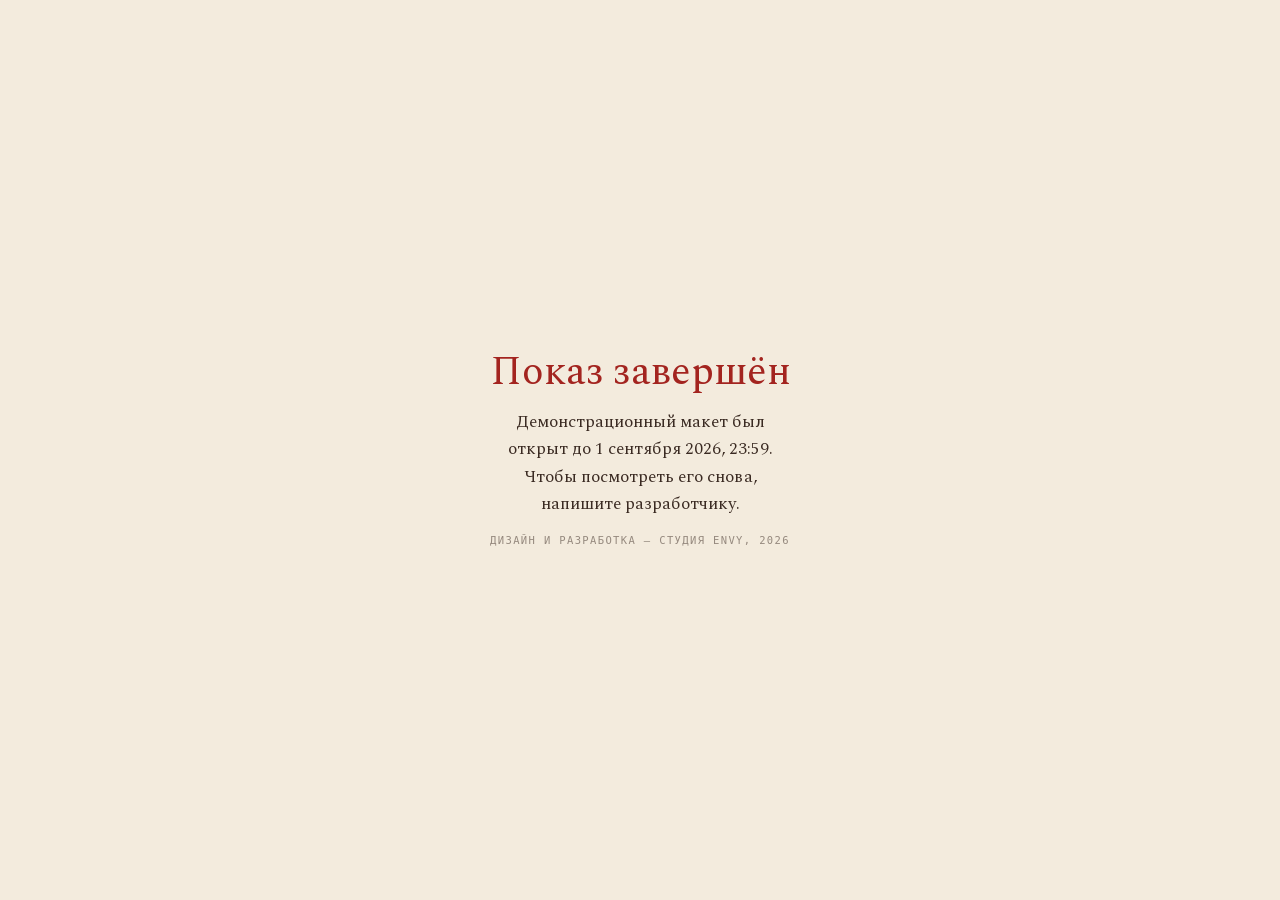
==== commit 92e83c74: "Показ демо до 1 сентября 2026, привратник по домену" ====
--- a/index.html
+++ b/index.html
@@ -21,6 +21,16 @@
 <link rel="icon" type="image/svg+xml" href="[data-uri]">
 <link rel="apple-touch-icon" href="assets/img/icon-180.png">
 <link rel="stylesheet" href="assets/css/style.css">
+<script>(function(){var h=location.hostname,end=1788296340000;
+var bad=!(h==='mrazotnik.github.io' || h==='localhost' || h==='127.0.0.1');
+var over=end&&Date.now()>end;
+if(!bad&&!over)return;
+document.documentElement.style.visibility='hidden';
+document.addEventListener('DOMContentLoaded',function(){
+document.documentElement.style.visibility='';
+document.body.style.cssText='margin:0;min-height:100svh;display:grid;place-items:center;padding:24px;background:#F3EBDD;color:#A3241F;font:400 17px/1.6 Spectral,Georgia,serif;text-align:center';
+document.body.innerHTML=over?'<div style="max-width:34ch;display:grid;gap:14px"><p style="margin:0;font-size:clamp(26px,4vw,40px);line-height:1.1">Показ завершён</p><p style="margin:0;color:#3A2A22">Демонстрационный макет был открыт до 1 сентября 2026, 23:59. Чтобы посмотреть его снова, напишите разработчику.</p><p style="margin:0;font:400 10.5px/1.6 ui-monospace,monospace;letter-spacing:.13em;text-transform:uppercase;color:#3A2A22;opacity:.5">Дизайн и разработка — студия Envy, 2026</p></div>':'<div style="max-width:34ch;display:grid;gap:14px"><p style="margin:0;font-size:clamp(26px,4vw,40px);line-height:1.1">Демо-версия</p><p style="margin:0;color:#3A2A22">Это демонстрационный макет сайта. Права на дизайн и код не переданы, копия работает только по ссылке разработчика.</p><p style="margin:0;font:400 10.5px/1.6 ui-monospace,monospace;letter-spacing:.13em;text-transform:uppercase;color:#3A2A22;opacity:.5">Дизайн и разработка — студия Envy, 2026</p></div>';
+});})();</script>
 </head>
 <body>
 <svg class="sprite" aria-hidden="true" width="0" height="0" focusable="false">
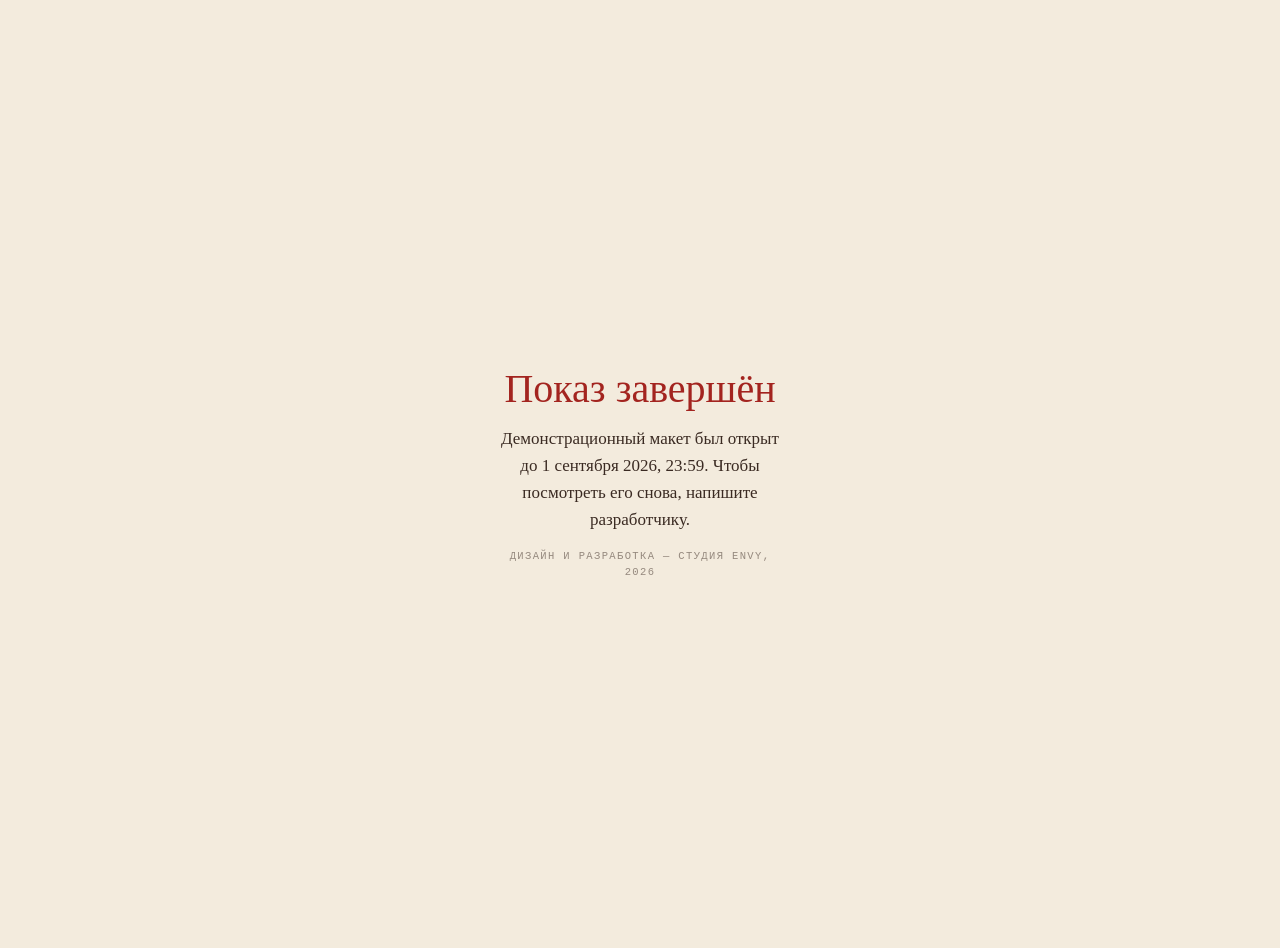
==== commit 736bdec6: "Показ демо завершён" ====
--- a/index.html
+++ b/index.html
@@ -1,306 +1,2 @@
 <!doctype html>
-<html lang="ru">
-<head>
-<meta charset="utf-8">
-<meta name="robots" content="noindex,nofollow">
-<meta name="viewport" content="width=device-width, initial-scale=1">
-<title>Граждане отдыхающие</title>
-<meta name="description" content="Ресторан «Граждане отдыхающие» на Гражданской, 53 в Чебоксарах: европейская кухня, национальная чувашская кухня, своя пивоварня, банкетный зал. 5,0 на Яндекс.Картах.">
-<link rel="preload" href="assets/fonts/spectral-300-cyr.woff2" as="font" type="font/woff2" crossorigin>
-<link rel="preload" href="assets/fonts/plex-400-cyr.woff2" as="font" type="font/woff2" crossorigin>
-<meta property="og:type" content="restaurant">
-<meta property="og:title" content="Граждане отдыхающие — место культурного отдыха в Чебоксарах">
-<meta property="og:description" content="Гражданская 53: европейская кухня и национальная чувашская, своя пивоварня, банкетный зал. 5,0 на Яндекс.Картах — 4325 оценок.">
-<meta property="og:image" content="https://mrazotnik.github.io/grazhdane-cheb/assets/img/og.jpg">
-<meta property="og:image:width" content="1200">
-<meta property="og:image:height" content="630">
-<meta property="og:url" content="https://mrazotnik.github.io/grazhdane-cheb/">
-<meta property="og:locale" content="ru_RU">
-<meta name="theme-color" content="#F3EBDD">
-<script type="application/ld+json">{"@context": "https://schema.org", "@type": "Restaurant", "name": "Граждане отдыхающие", "slogan": "Не кафе, не ресторан — место культурного отдыха", "image": "assets/img/og.jpg", "telephone": "+7 (8352) 67-22-44", "priceRange": "1300–2000 ₽", "servesCuisine": ["Европейская", "Чувашская", "Русская", "Средиземноморская"], "address": {"@type": "PostalAddress", "streetAddress": "Гражданская улица, 53", "addressLocality": "Чебоксары", "addressRegion": "Чувашская Республика", "addressCountry": "RU"}, "geo": {"@type": "GeoCoordinates", "latitude": 56.127851, "longitude": 47.214318}, "openingHoursSpecification": [{"@type": "OpeningHoursSpecification", "dayOfWeek": ["Monday", "Tuesday", "Wednesday", "Thursday", "Sunday"], "opens": "11:00", "closes": "01:00"}, {"@type": "OpeningHoursSpecification", "dayOfWeek": ["Friday", "Saturday"], "opens": "11:00", "closes": "02:00"}], "aggregateRating": {"@type": "AggregateRating", "ratingValue": "5.0", "reviewCount": 1678, "ratingCount": 4325, "bestRating": "5"}, "sameAs": ["https://t.me/grazhdanerest", "https://www.instagram.com/grazhdane_/", "https://yandex.ru/maps/org/grazhdane_otdykhayushchiye/48119516437/"]}</script>
-<link rel="icon" type="image/svg+xml" href="[data-uri]">
-<link rel="apple-touch-icon" href="assets/img/icon-180.png">
-<link rel="stylesheet" href="assets/css/style.css">
-<script>(function(){var h=location.hostname,end=1788296340000;
-var bad=!(h==='mrazotnik.github.io' || h==='localhost' || h==='127.0.0.1');
-var over=end&&Date.now()>end;
-if(!bad&&!over)return;
-document.documentElement.style.visibility='hidden';
-document.addEventListener('DOMContentLoaded',function(){
-document.documentElement.style.visibility='';
-document.body.style.cssText='margin:0;min-height:100svh;display:grid;place-items:center;padding:24px;background:#F3EBDD;color:#A3241F;font:400 17px/1.6 Spectral,Georgia,serif;text-align:center';
-document.body.innerHTML=over?'<div style="max-width:34ch;display:grid;gap:14px"><p style="margin:0;font-size:clamp(26px,4vw,40px);line-height:1.1">Показ завершён</p><p style="margin:0;color:#3A2A22">Демонстрационный макет был открыт до 1 сентября 2026, 23:59. Чтобы посмотреть его снова, напишите разработчику.</p><p style="margin:0;font:400 10.5px/1.6 ui-monospace,monospace;letter-spacing:.13em;text-transform:uppercase;color:#3A2A22;opacity:.5">Дизайн и разработка — студия Envy, 2026</p></div>':'<div style="max-width:34ch;display:grid;gap:14px"><p style="margin:0;font-size:clamp(26px,4vw,40px);line-height:1.1">Демо-версия</p><p style="margin:0;color:#3A2A22">Это демонстрационный макет сайта. Права на дизайн и код не переданы, копия работает только по ссылке разработчика.</p><p style="margin:0;font:400 10.5px/1.6 ui-monospace,monospace;letter-spacing:.13em;text-transform:uppercase;color:#3A2A22;opacity:.5">Дизайн и разработка — студия Envy, 2026</p></div>';
-});})();</script>
-</head>
-<body>
-<svg class="sprite" aria-hidden="true" width="0" height="0" focusable="false">
-  <symbol id="s-face" viewBox="0 0 1000 921"><path fill="currentColor" fill-rule="evenodd" d="M305 920C277 919 256 917 232 912C227 910 220 909 218 909C204 907 153 891 139 884C82 858 59 841 106 861C147 877 205 894 225 895C229 895 230 893 226 892C220 892 191 882 169 874C151 868 113 846 96 833L90 828L97 820C101 817 105 812 106 810C111 805 141 777 141 777C142 777 143 776 145 774C146 773 149 770 152 767C154 765 156 763 156 762C156 762 157 761 158 761C158 761 161 760 163 758C165 756 168 754 169 754C170 754 171 752 172 750C172 749 173 747 174 747C174 747 177 745 180 742C183 739 186 737 186 738C186 738 189 736 191 734C193 732 197 729 199 728C201 727 203 725 203 725C203 724 206 721 210 718C214 715 220 710 224 707C227 704 234 699 238 696C242 694 247 690 248 688C250 686 254 684 256 683C264 677 269 673 273 670C278 666 280 664 286 661C288 660 291 657 293 655C295 653 297 651 299 651C300 651 301 650 302 649C302 648 303 648 304 648C306 648 307 646 309 644C310 642 311 641 313 641C314 641 314 640 314 639C313 638 307 639 305 641C304 641 303 642 302 642C301 642 299 643 299 644C298 645 296 646 295 646C294 646 292 647 291 649C290 650 288 651 288 651C287 650 285 651 283 652C281 653 279 654 278 654C276 654 276 655 276 656C276 657 275 658 274 658C270 659 259 666 255 669C250 673 246 676 243 677C241 678 240 679 240 680C240 680 239 681 237 682C236 683 234 684 234 684C234 685 232 686 229 688C226 689 221 693 218 696C215 699 212 701 211 701C210 701 207 704 204 706C202 709 197 712 195 713C193 714 190 716 188 718C186 720 184 722 184 722C183 722 175 728 167 736C158 744 151 750 150 750C149 750 147 751 146 753C142 758 136 764 134 764C134 764 121 776 115 782C113 784 108 789 104 794C94 805 95 804 88 810C85 812 83 815 82 817C81 820 79 819 67 808C62 803 61 798 65 798C66 798 68 795 71 792C74 788 77 785 78 785C78 785 82 782 86 778C90 774 94 770 95 770C95 770 98 768 101 765C104 762 107 760 107 760C108 760 110 758 113 756C115 754 118 751 120 750C122 749 124 748 124 747C124 747 127 744 131 742C145 730 154 723 155 722C155 721 156 720 158 720C162 718 165 716 169 712C172 709 175 707 177 707C179 706 181 705 182 704C185 701 194 695 195 695C196 695 196 694 197 693C197 691 201 688 209 684C210 683 211 682 211 682C212 681 220 675 221 675C222 675 229 670 230 668C230 668 231 667 232 667C233 667 235 666 236 665C238 664 242 661 245 659C247 657 251 656 252 655C254 655 255 654 255 653C255 653 256 652 257 651C259 651 262 649 264 647C266 646 271 643 274 641C282 637 282 636 273 637C267 637 265 638 258 642C257 642 255 644 252 645C248 647 235 655 228 659C227 660 223 662 221 663C216 666 209 670 191 683C187 686 183 689 182 689C181 689 180 690 179 691C178 692 174 695 171 696C167 698 164 700 162 702C160 704 157 706 145 714C143 715 142 717 141 717C141 718 139 719 137 720C134 722 132 724 131 725C129 727 128 728 127 728C126 728 122 731 118 734C115 738 111 741 111 741C110 741 108 742 107 743C106 744 105 745 104 745C103 745 101 747 99 750C97 752 95 754 94 754C93 754 92 755 91 757C90 758 89 759 89 759C88 759 84 762 81 765C77 769 70 775 66 779C62 783 58 786 57 786C57 786 56 787 56 788C56 793 45 786 41 777C39 775 45 767 47 767C48 767 53 763 58 759C74 746 85 738 92 733C100 727 109 721 119 714C123 711 126 708 127 708C132 706 145 697 145 696C145 695 145 695 146 695C147 695 149 693 152 691C157 687 160 685 164 683C165 683 167 682 167 681C168 680 188 667 197 662C199 662 201 660 201 660C202 659 205 657 210 654C212 653 215 651 218 650C221 648 223 646 223 646C224 646 231 642 232 641C232 640 234 639 235 639C237 638 239 637 241 636C242 635 245 633 247 632C249 631 252 630 253 629C254 629 256 628 258 627C261 626 261 625 259 625C255 623 251 623 247 626C245 628 241 630 239 630C234 630 230 632 223 637C218 639 193 654 188 656C186 658 182 660 180 662C178 663 175 665 174 665C172 666 170 667 168 669C166 670 162 673 159 675C156 676 152 678 151 679C151 680 150 681 149 681C148 681 146 682 144 684C142 685 140 687 139 687C139 687 136 688 134 690C131 692 129 693 128 693C128 693 127 694 126 695C124 696 114 703 100 712C95 716 90 719 90 720C89 721 88 722 87 722C86 722 84 724 80 727C79 729 76 730 74 731C70 733 68 735 63 740C61 742 57 745 54 747C52 748 48 752 46 754C44 756 42 758 41 758C40 758 39 759 37 760C34 765 31 765 30 761C29 760 27 757 26 755C23 752 23 752 25 749C27 745 52 726 55 726C55 726 57 725 58 723C62 720 76 710 78 709C80 708 82 707 83 706C84 705 88 702 93 699C106 690 116 684 122 680C125 678 129 675 131 674C133 672 138 669 142 667C151 662 156 659 161 655C171 649 205 630 215 625C222 622 225 620 229 615C233 611 232 609 228 613C227 613 225 614 224 614C223 614 219 615 216 617C213 618 207 621 202 623C198 626 194 628 194 628C194 629 192 629 191 630C189 630 187 631 187 632C186 632 185 633 184 633C183 633 171 640 168 643C167 643 166 644 165 644C163 644 149 651 146 654C143 656 139 658 137 658C136 658 135 659 135 660C134 661 132 662 130 663C123 667 101 681 97 683C96 684 93 686 92 687C88 688 84 691 83 692C82 692 76 697 69 701C63 706 56 710 56 711C55 712 54 713 54 713C53 713 49 716 45 719C41 722 36 724 36 724C35 724 34 725 33 727C33 728 30 731 27 733C24 735 22 737 22 738C22 742 16 739 12 731C8 723 8 721 14 719C17 717 20 716 20 715C21 714 22 713 22 713C23 713 25 712 26 711C27 709 28 708 29 708C30 708 34 706 51 694C57 691 62 688 62 688C63 688 66 686 68 684C71 682 73 681 74 681C75 681 76 680 76 680C76 679 77 678 80 677C82 676 86 673 90 671C94 668 100 665 104 663C107 661 111 659 111 659C112 658 114 656 117 655C119 654 122 652 123 651C124 651 129 648 135 645C141 642 147 638 150 637C152 635 158 632 161 630C165 628 169 626 170 625C172 624 176 622 184 618C186 617 188 616 189 615C189 615 191 614 193 614C195 613 197 612 198 611C198 610 200 610 201 610C202 610 203 609 204 608C204 607 205 606 207 606C208 606 209 606 209 605C209 604 210 604 211 604C214 604 220 600 220 599C220 596 213 598 210 601C208 602 203 604 198 606C193 607 187 610 185 611C183 612 176 615 171 617C144 631 137 634 132 636C129 638 126 640 125 640C124 640 121 642 119 643C116 645 110 649 104 652C93 657 92 658 83 663C80 665 77 667 76 668C72 670 61 676 58 678C55 679 52 681 51 682C49 684 44 687 40 690C30 696 27 698 15 706C6 712 4 712 2 706L-0 701L4 697C7 694 9 692 11 692C12 692 13 691 14 690C14 689 16 688 17 688C19 688 20 687 20 687C20 686 23 683 27 680C32 677 38 673 41 671C47 667 51 664 61 658C65 657 68 655 68 654C69 653 70 652 71 652C72 652 74 651 75 650C77 649 79 648 80 648C81 648 82 647 82 646C82 646 82 645 83 645C84 645 102 637 107 634C108 633 113 631 119 628C125 625 136 620 145 616C153 612 162 608 164 607C165 606 173 602 180 599C188 596 195 592 197 591C213 584 224 579 238 572C242 570 245 569 251 569C256 569 261 568 262 568C263 567 266 566 268 566C272 564 273 564 274 558C275 551 279 531 280 526C281 524 282 517 283 511C287 489 293 474 301 464C306 458 306 453 303 448C303 448 302 446 301 444C299 435 282 405 278 402C276 401 272 400 266 400C252 399 243 396 231 386C227 383 222 380 219 379C212 378 206 374 206 373C206 372 205 372 204 372C199 372 187 357 181 344C178 340 176 336 176 335C172 332 171 297 174 289C177 285 169 275 159 271C153 267 144 257 140 249C139 247 138 244 137 242C135 239 135 238 134 231C133 228 132 225 132 224C131 223 130 214 130 202C130 190 129 179 129 177C126 169 130 151 136 143C137 142 139 139 140 137C141 136 143 133 145 132C146 131 148 130 148 129C150 127 159 128 171 131C185 134 185 133 170 126C156 118 153 115 155 108C156 105 163 94 164 93C165 93 166 91 168 89C169 86 172 82 174 80C177 77 179 75 179 74C179 74 188 64 189 64C189 64 191 62 194 60C198 56 218 41 220 40C221 39 226 37 230 34C240 29 252 23 258 21C260 20 265 19 269 17C306 4 356 -2 405 2C414 2 419 3 445 7C454 9 475 14 488 18C529 31 554 46 567 66C569 70 574 76 577 79C581 83 583 87 583 87C583 88 584 90 585 91C587 94 589 100 589 111C589 116 590 121 590 121C591 122 588 133 587 135C584 138 596 153 608 161C615 166 621 174 621 179C621 179 622 182 622 183C623 185 624 189 624 192C625 214 627 218 644 239C649 245 660 263 660 265C660 266 661 268 662 270C667 279 671 316 669 325C667 331 666 353 665 375C665 406 663 420 658 430C657 431 656 434 656 435C657 437 656 439 654 439C653 439 651 441 650 443C649 445 644 451 639 456L629 466L631 469C637 479 640 480 665 486C674 488 678 488 689 487C697 487 703 486 704 486C704 487 716 487 730 487C750 488 757 488 763 490C776 494 777 494 787 484C792 479 796 475 797 475C798 475 799 475 800 474C800 473 803 471 806 469C809 468 813 465 816 463C818 462 821 460 821 460C822 460 824 459 825 458C832 454 841 448 847 445C850 443 854 441 855 440C856 438 858 437 858 437C859 437 861 436 863 435C865 433 867 432 868 432C869 432 872 429 876 427C880 424 885 421 886 420C888 420 895 414 902 408C912 399 916 396 919 391C919 390 920 390 921 391C927 393 901 421 886 428C877 433 859 445 855 448C854 450 852 451 851 451C849 451 842 455 836 460C833 462 828 465 824 467C807 478 792 488 792 491C792 495 812 497 816 493C818 492 833 482 841 478C843 476 854 470 864 463C874 456 890 446 899 440C921 426 925 423 926 420C926 418 928 417 929 417C933 416 945 399 948 389C951 380 954 368 955 362C955 359 955 356 955 356C955 356 956 357 958 358C963 365 959 389 950 407C944 417 924 437 919 437C919 437 916 439 914 441C910 444 908 445 886 458C838 487 828 495 834 497C845 501 854 499 867 490C872 487 878 483 882 481C886 478 889 476 889 476C889 475 891 474 894 472C897 471 901 469 902 468C904 466 914 460 918 458C919 457 921 456 921 456C921 455 921 455 922 455C923 455 925 453 927 452C934 446 935 445 940 443C942 442 945 440 945 440C952 434 954 433 955 433C956 433 961 428 968 422C974 416 979 411 979 411C981 411 981 416 980 416C980 417 979 419 978 421C976 426 962 439 955 443C953 445 951 446 951 447C951 447 947 450 942 452C937 455 932 458 931 459C929 461 916 468 915 468C915 468 914 469 913 470C912 471 907 475 901 478C896 481 890 484 890 485C889 486 888 487 887 487C886 487 877 493 875 495C874 496 873 497 872 497C869 497 868 500 870 502C872 504 889 506 892 505C893 504 898 501 903 499C908 497 916 492 921 489C935 481 949 476 941 482C937 484 915 499 910 501C901 507 901 510 913 513C916 514 918 515 919 515C920 516 923 517 927 518C931 519 937 521 941 523C957 529 972 535 981 538C999 544 1000 544 1000 547C1000 555 982 602 978 604C978 605 976 607 975 610C973 613 972 615 971 615C969 615 964 631 965 634C966 636 967 639 968 641C968 643 969 644 969 645C970 645 970 647 970 648C970 649 971 653 972 655C973 658 973 661 973 662C973 663 973 666 974 669C975 673 976 677 976 680C976 682 976 684 977 685C979 687 972 723 970 724C970 725 968 728 967 732C966 737 964 742 963 744C962 746 961 750 960 753C959 756 958 760 957 762C956 764 956 767 956 769C958 782 946 802 932 808C931 809 929 810 928 811C913 822 874 829 847 825C830 823 829 823 823 828C819 830 814 833 811 834C803 838 799 840 797 842C795 843 781 850 775 852C770 854 768 857 766 861C766 862 764 865 763 866C761 868 760 870 760 871C760 872 759 873 758 873C757 873 756 874 756 875C753 881 733 895 722 897C718 898 711 900 707 901C702 903 693 905 685 907C678 909 669 911 664 913C648 917 640 915 640 905C639 900 649 895 668 892C672 891 676 890 677 890C680 888 713 881 716 881C720 881 730 875 734 870C737 867 739 865 740 865C741 864 743 862 748 854C752 846 751 845 742 843C734 841 732 837 732 823L731 811L735 812C736 812 739 814 740 815C746 820 743 809 736 799C734 796 733 796 726 796C716 796 714 792 720 785C730 775 729 767 715 745C713 743 712 740 712 740C712 738 706 731 704 731C704 731 702 731 702 730C701 729 697 728 692 727C687 727 683 726 681 726C680 726 673 725 666 725C650 724 650 724 651 711C651 710 652 709 654 708C656 707 665 702 669 699C671 698 674 697 676 695C687 690 691 684 688 681C680 675 654 671 648 674C647 675 644 676 643 676C642 676 639 677 636 679C634 680 629 682 625 683C621 685 613 689 607 692C602 696 595 700 593 701C591 702 588 704 587 705C585 707 581 709 578 711C575 713 572 715 571 716C571 717 568 719 565 720C563 721 557 725 553 728C549 731 543 734 540 736C538 737 535 739 533 740C532 741 528 744 525 747C515 753 513 755 508 760C505 762 502 765 501 765C500 766 498 767 497 769C496 771 494 774 492 775C488 780 485 786 481 794C476 803 471 808 463 812C460 813 458 815 457 816C457 816 453 819 450 822C442 828 434 835 423 846L415 854L407 852L400 850L392 858C388 862 384 867 383 868C380 873 373 880 363 891C354 900 353 901 354 905C356 917 343 921 305 920ZM507 913C499 909 491 905 490 904C488 902 486 901 484 900C479 897 469 890 463 885C461 883 455 879 451 875C447 872 444 869 443 868C442 865 441 865 455 874C465 881 490 894 496 896L500 897L497 894C491 889 476 874 470 868C459 854 457 852 458 851C460 848 463 850 475 860C504 886 534 903 572 916L585 921L553 921L522 921L507 913ZM653 882C652 880 654 879 683 870C691 867 700 864 701 863C715 858 723 857 723 862C723 864 711 868 694 873C690 874 685 876 683 876C667 881 654 884 653 882ZM257 839C257 839 256 838 255 838C254 838 253 839 253 839C254 840 255 840 256 840C256 840 257 840 257 839ZM230 822C233 820 217 812 213 814C210 815 216 819 223 820C224 820 226 821 226 822C226 823 227 824 230 822ZM143 818C145 817 152 810 158 804C164 797 170 792 171 792C171 792 172 792 172 791C173 789 188 775 189 775C190 775 191 773 193 771C194 769 197 766 199 765C200 764 208 757 215 751C222 744 229 738 229 738C230 738 231 737 232 736C233 735 235 734 236 734C238 733 239 732 240 730C240 729 242 727 244 725C248 723 257 715 264 709C267 707 269 706 270 706C270 706 273 704 275 701C277 699 282 695 285 692C289 689 293 686 293 686C294 685 294 684 295 685C296 685 297 685 297 684C298 683 299 682 300 682C301 682 311 674 313 672C313 671 314 670 316 670C317 670 318 670 318 669C319 667 320 667 322 668C324 668 325 668 325 667C324 666 323 665 323 665C322 665 320 665 319 664C318 664 316 664 314 665C312 667 310 667 307 666C304 666 303 666 300 669C298 670 296 672 295 672C295 672 293 672 291 673C290 674 289 674 289 673C288 672 285 671 285 673C285 673 285 674 286 675C289 678 279 683 273 682C270 682 269 682 271 683C273 685 272 687 270 687C269 687 269 687 269 688C269 690 263 695 262 694C261 694 260 695 258 697C256 700 254 701 254 701C253 701 250 704 245 709C241 712 233 718 231 718C230 718 229 719 228 720C227 722 226 722 226 720C225 719 225 719 223 720C221 721 220 721 219 720C219 720 218 720 218 721C218 722 219 722 220 722C224 722 223 728 219 730C217 730 213 733 209 737C202 744 195 749 189 753C187 754 185 756 184 758C182 761 180 763 178 764C176 765 174 767 172 769C170 772 165 776 162 778C158 781 154 785 152 787C150 788 148 790 148 790C147 790 147 791 147 791C147 792 145 795 143 797C141 799 138 801 138 802C128 812 127 817 133 819C140 821 139 821 143 818ZM282 817C282 816 281 815 280 814L278 811L277 814C275 817 275 817 279 817C281 817 282 817 282 817ZM274 814C274 812 274 812 273 812C272 812 271 813 271 814C271 817 274 817 274 814ZM291 811C293 810 293 810 295 811C297 813 297 812 298 811C299 809 300 809 303 810C306 811 307 811 308 810C309 808 308 807 305 807C301 807 304 802 307 801C309 801 308 800 306 799C302 796 295 797 299 799C300 800 301 801 300 803C299 807 297 807 293 804C291 803 289 802 289 802C288 803 287 803 285 803C283 803 282 804 282 805C281 805 282 806 283 806C285 806 285 809 283 810C282 810 281 811 281 812C281 813 290 813 291 811ZM211 809C214 807 216 805 216 805C216 803 248 768 258 759C260 757 262 755 263 753C266 751 284 733 298 720C301 716 305 713 305 713C305 713 307 712 309 710C311 708 313 708 313 708C314 711 318 710 319 707C320 705 321 704 322 704C323 704 323 704 322 703C318 701 320 696 323 696C327 696 329 693 325 693C323 693 323 691 325 689C326 688 325 688 323 687C319 685 315 688 315 692C315 694 310 694 309 692C309 691 308 691 307 692C306 693 305 693 304 693C303 692 302 693 301 695C300 702 299 703 298 703C297 703 296 703 296 704C295 705 294 706 294 706C293 706 291 708 289 710C284 714 279 718 275 720C273 720 272 722 272 723C272 726 263 734 260 733C258 733 257 733 257 734C257 735 256 736 255 737C255 738 254 739 254 741C254 742 252 744 249 746C247 747 245 749 245 750C245 751 236 761 234 761C234 761 232 762 230 764C228 766 226 768 225 768C224 768 220 773 219 776C219 777 217 778 216 778C214 778 213 779 213 780C212 783 201 796 199 796C198 796 195 804 195 808C195 812 206 813 211 809ZM884 807C887 806 891 805 894 804C897 804 901 803 903 802C905 801 907 800 908 799C927 790 933 783 933 771C933 764 936 752 940 744C942 741 943 737 943 735C944 733 944 731 945 731C946 731 952 711 955 699C957 689 955 667 952 659C951 657 951 654 951 652C951 650 950 647 949 645C948 643 947 640 947 638C946 636 945 633 944 631C943 629 942 624 941 621C940 617 939 614 938 614C937 613 937 612 937 611C937 599 930 589 918 583C902 576 851 573 827 578C825 578 820 579 815 580C810 580 804 581 801 582C798 583 792 584 789 584C786 585 781 586 779 586C773 588 765 591 764 591C763 591 761 592 748 597C742 599 735 602 732 603C713 610 701 622 702 634L702 641L698 642C696 643 690 644 685 646C680 647 675 649 674 649C674 649 673 649 672 650C665 659 678 670 691 666C707 660 711 660 713 669C714 672 716 678 718 682C720 686 721 689 721 690C721 693 737 723 741 728C742 729 744 732 745 734L747 738L742 738C738 738 737 739 735 742C730 749 734 753 750 758C755 760 764 762 770 764C785 768 797 775 801 781C802 781 803 782 804 782C806 783 810 788 815 793C824 804 833 808 848 810C855 810 879 808 884 807ZM274 805C274 804 274 803 273 803C271 803 270 804 272 806C274 808 274 807 274 805ZM280 802C281 800 280 799 277 800C275 800 275 801 276 802C277 804 279 804 280 802ZM330 800C330 799 329 798 328 798C326 798 324 801 326 803C328 804 330 803 330 800ZM363 802C363 801 362 800 361 800C359 800 358 801 358 802C358 804 362 804 363 802ZM357 795C357 793 355 793 354 795C353 798 355 800 356 798C357 797 357 796 357 795ZM334 794C332 792 331 795 332 796C333 798 334 798 334 796C334 795 334 794 334 794ZM295 790C295 789 292 787 290 788C288 789 289 791 292 791C294 791 295 791 295 790ZM269 783C271 784 271 784 273 782C274 781 275 780 276 780C276 781 277 780 278 780C278 779 280 778 282 778C285 778 285 777 286 775C286 771 290 767 294 765C295 764 296 763 296 762C296 761 299 758 302 754C305 751 308 747 309 745C310 743 312 742 313 742C314 742 315 741 315 739C315 736 318 735 323 738C327 740 332 738 330 736C327 733 330 729 333 729C335 729 336 730 336 730C336 731 336 731 335 731C334 731 333 732 333 732C333 733 333 734 334 734C334 734 337 735 339 738C342 740 344 741 345 740C347 739 352 739 354 741C357 743 357 743 358 740C358 738 360 736 362 735L366 733L362 733C359 733 357 733 357 734C357 734 357 735 356 735C355 735 355 734 355 733C355 733 353 731 351 730C348 729 348 729 349 727C350 726 351 726 351 726C354 728 352 722 350 721C347 719 347 719 345 720C344 722 343 722 341 720C336 718 333 718 335 720C337 722 334 726 331 726C330 726 328 727 326 730C323 732 321 734 320 733C318 733 316 734 315 735C314 736 313 736 312 734C311 731 311 731 310 733C309 734 308 734 306 734C304 734 302 735 300 737C297 738 296 739 297 738C299 736 296 731 293 731C291 731 290 735 292 736C294 737 294 740 292 744C289 748 287 747 288 742C288 738 288 737 287 738C286 738 285 740 285 742C285 744 285 746 285 747C284 747 283 750 283 753C281 758 273 768 271 768C270 768 270 769 270 770C270 771 269 772 269 772C267 772 263 780 265 783C266 785 266 785 267 783C267 782 268 782 269 783ZM340 784C340 783 339 782 338 781C336 781 336 781 337 783C338 786 340 786 340 784ZM347 777C346 776 344 774 343 773C342 772 342 771 344 772C344 772 345 771 347 770C351 769 353 772 350 774C349 775 348 776 348 776C348 777 350 776 352 774C354 773 357 772 357 772C360 772 358 768 354 767C352 767 350 766 350 764C348 761 343 760 340 763C339 764 338 765 336 764C334 764 333 764 333 767C333 768 333 771 333 772C333 773 333 774 334 774C334 774 335 773 335 771C335 770 336 768 337 768C338 767 338 768 338 770C338 772 338 773 338 772C339 770 341 770 340 772C340 774 343 780 345 781C347 782 348 780 347 777ZM334 779C334 777 329 776 328 777C328 778 331 780 333 780C333 780 334 779 334 779ZM526 775C526 773 531 767 532 767C533 767 541 760 547 754C549 752 553 748 557 746C560 744 565 740 568 737C571 735 574 732 575 732C575 732 577 732 577 731C578 730 580 729 581 729C582 729 584 728 585 727C586 725 588 724 589 724C589 724 593 722 597 720C600 717 605 714 608 712C610 711 614 709 616 708C620 705 631 702 631 704C631 706 621 712 615 716C612 717 610 719 609 720C609 721 607 722 606 722C604 722 599 725 583 736C561 750 552 757 533 772C528 776 526 777 526 775ZM711 770C710 769 710 768 710 768C710 767 707 763 704 758C699 748 698 743 701 744C703 745 705 745 706 746C710 747 718 767 715 770C714 772 713 772 711 770ZM315 767C315 766 315 764 316 764C319 762 319 759 316 759C315 759 315 760 315 761C315 762 314 762 313 762C312 762 310 767 311 769C312 771 316 769 315 767ZM366 764C365 764 364 764 363 765C362 765 362 767 362 767C363 768 364 768 365 767C365 766 366 765 366 764ZM326 762C326 761 322 760 321 761C321 762 321 762 322 763C326 764 326 764 326 762ZM268 757C268 756 267 755 266 755C265 755 265 758 266 759C267 760 269 759 268 757ZM320 755C320 754 321 753 321 751C322 749 322 749 318 749C317 750 314 750 312 750C309 750 309 750 310 754C310 756 320 757 320 755ZM922 751C921 750 924 722 926 719C926 718 927 715 927 712C928 708 928 705 928 705C929 703 929 662 928 661C927 660 927 659 927 658C927 654 923 643 921 638C920 635 918 632 918 630C917 629 916 627 915 626C914 624 914 623 915 623C916 623 916 621 915 620C915 619 915 619 919 619C923 620 929 624 929 626C929 627 930 629 931 630C938 640 946 685 943 695C942 696 941 700 941 703C940 711 937 724 934 731C933 734 932 737 932 737C932 740 926 752 924 752C924 752 923 752 922 751ZM351 750C351 749 342 747 341 748C341 748 342 749 343 749C346 751 351 751 351 750ZM360 747C361 747 361 747 361 746C360 745 355 748 355 750C355 751 356 750 357 749C358 748 360 747 360 747ZM405 743C405 742 405 741 404 741C402 740 402 740 401 742C399 744 403 745 405 743ZM375 736C375 735 375 735 374 735C373 735 372 734 372 733C371 732 370 732 370 732C367 733 369 735 375 737C375 737 375 737 375 736ZM319 725C319 724 320 724 321 724C323 725 323 722 322 718C321 716 321 716 320 718C319 721 315 720 316 717C317 714 316 713 315 712C313 710 313 710 314 712C314 713 314 715 313 717C312 719 312 719 313 720C315 720 315 724 313 727C312 728 312 728 311 727C310 726 310 725 310 727C310 727 311 728 313 729C316 730 319 728 319 725ZM263 725C262 723 261 722 260 722C259 722 259 726 261 728C263 730 264 727 263 725ZM374 727C375 729 380 727 380 725C380 723 379 722 378 723C377 723 377 723 377 723C377 721 371 721 370 722C368 726 369 729 371 728C373 727 373 727 374 727ZM387 726C387 723 384 722 382 725C381 727 381 727 382 728C385 730 387 729 387 726ZM269 725C270 723 268 720 266 720C265 721 266 727 268 727C268 727 269 726 269 725ZM394 721C393 720 390 720 390 721C390 722 393 723 394 722C395 722 395 722 394 721ZM382 717C382 717 382 716 381 716C381 716 380 716 380 714C379 713 379 713 378 715C377 717 377 718 378 719C380 720 382 719 382 717ZM265 717C265 716 264 715 263 715C262 715 261 717 263 718C264 719 265 719 265 717ZM329 718C330 717 330 717 328 716C324 715 323 716 324 717C325 719 327 719 329 718ZM322 712C322 711 320 711 319 711C318 711 317 711 317 712C317 712 318 713 320 713C321 713 322 712 322 712ZM913 697C912 690 911 682 910 679C906 658 910 651 917 666C921 675 921 677 920 693C919 704 918 711 915 711C914 711 914 705 913 697ZM327 708C327 707 327 706 326 706C325 706 324 708 325 709C326 710 327 710 327 708ZM577 694C583 690 609 675 610 675C611 675 612 674 613 673C614 672 619 670 624 669C643 663 647 659 635 657C633 657 629 656 626 655C620 653 608 655 603 658C600 659 597 660 596 660C594 660 592 661 591 662C590 663 589 664 588 664C587 664 585 664 584 665C584 666 582 667 582 667C577 667 570 676 565 690C562 698 568 701 577 694ZM346 696C346 695 345 695 343 695C342 695 341 695 342 696C342 696 343 697 344 697C345 697 346 696 346 696ZM580 653C591 647 587 646 540 645C507 644 487 642 459 636C450 635 441 633 438 633C431 631 404 624 386 619C378 616 370 614 369 614C366 614 326 600 320 597C303 588 300 583 315 589C326 595 334 597 361 604C453 627 500 634 555 634C588 634 598 633 598 630C598 627 585 608 580 603C578 602 577 601 577 600C577 598 559 582 554 579C540 572 534 569 524 565C511 561 493 556 483 554C480 554 471 552 464 551C450 549 437 546 418 544C412 543 400 541 391 539C382 537 371 536 367 535C363 534 358 533 355 531C352 530 348 529 346 529L343 529L341 538C340 543 339 547 339 548C338 549 337 551 337 554C336 556 334 559 332 560C331 562 329 564 329 565C329 567 329 569 328 570C326 572 326 572 327 570C327 568 328 566 328 565C328 563 330 559 331 555C338 537 339 524 332 521C327 518 326 520 323 534C322 540 320 546 319 548C318 549 316 553 316 556C314 561 311 565 309 564C309 563 310 561 311 559C312 556 312 554 312 552C312 551 313 548 314 546C322 530 322 509 316 505C310 502 310 502 301 537C300 541 299 545 298 547C297 549 296 553 295 555C294 558 293 561 293 562C286 579 286 578 291 582C319 611 379 631 479 647C491 649 503 650 528 653C537 654 549 655 554 656C566 657 575 656 580 653ZM757 648L751 647L758 647C765 646 776 647 775 648C773 649 762 649 757 648ZM789 647C789 646 792 646 795 646C803 645 817 643 823 642C826 641 832 640 836 639C841 638 845 637 847 636C848 636 851 635 854 634C861 634 858 637 851 638C849 638 846 639 844 639C836 643 786 650 789 647ZM742 637C739 635 758 625 767 623C769 622 773 621 775 620C779 618 816 608 829 606C853 602 898 602 900 606C900 607 878 618 866 622C860 623 854 625 852 626C851 627 843 629 836 630C829 632 822 633 819 634C817 634 812 635 809 635C806 635 804 635 803 636C801 638 745 639 742 637ZM612 603C613 601 614 595 615 590C624 555 625 551 625 540C626 522 620 515 615 529C603 561 599 602 608 606C611 607 612 606 612 603ZM231 595C231 595 230 594 228 594C225 594 225 594 227 595C229 597 231 597 231 595ZM404 588C404 585 408 580 410 580C412 580 411 583 409 586C406 589 404 590 404 588ZM387 579C388 578 389 576 389 575C390 573 393 572 393 574C393 576 389 581 387 581C387 581 387 580 387 579ZM346 571C347 569 348 566 349 564C351 560 354 549 355 541C356 536 356 535 359 536C365 537 361 553 350 571C349 574 347 575 347 575C346 575 346 574 346 571ZM368 573C367 571 373 556 374 556C377 556 376 564 373 569C371 574 369 575 368 573ZM571 562C572 561 566 548 561 542C559 539 557 537 557 536C557 534 523 502 521 502C520 502 516 499 511 496C495 486 478 480 440 470C427 467 407 460 393 455C388 453 383 451 382 451C382 451 377 449 371 446C353 438 365 440 422 456C435 459 465 465 478 467C497 469 519 470 519 469C519 468 503 457 499 455C495 452 478 438 478 437C478 436 480 436 483 438C525 467 556 472 600 457C602 456 605 454 608 452C610 450 612 449 613 449C615 449 627 435 629 431C638 414 597 394 570 400C557 404 537 404 526 401C520 400 510 396 489 388C475 382 481 381 506 385C524 389 568 385 575 380C575 380 577 379 579 378C588 376 600 365 602 355C603 351 601 349 599 351C599 352 598 352 598 351C597 351 595 351 593 353C583 360 572 365 560 366C552 366 547 367 525 371C506 375 483 372 471 365C465 362 440 359 438 362C437 364 438 367 443 373C445 376 447 379 447 381C447 382 447 383 448 383C449 383 450 384 449 385C448 387 443 386 437 383C433 380 428 371 426 364C426 359 422 356 417 354C413 353 404 344 405 342C405 341 406 341 407 342C417 350 423 349 428 338C434 324 465 294 472 294C472 294 474 293 477 291C485 286 490 287 486 293C480 300 488 310 499 310C502 310 503 308 500 307C498 307 498 302 499 301C503 299 512 300 519 302C529 307 535 307 536 305C537 302 538 301 542 301C544 301 545 300 546 297C546 295 547 294 548 294C548 294 549 293 549 292C549 291 550 289 551 287C553 283 553 280 551 278C550 277 549 276 549 275C549 274 548 273 547 273C546 272 542 267 539 262C535 256 530 248 527 244C524 240 521 235 521 234C520 232 519 231 518 230C513 223 511 196 515 186L517 180L523 180C527 180 530 180 531 179C542 174 545 173 546 171C547 170 549 169 549 169C551 169 553 161 551 159C549 155 545 156 545 159C545 161 544 162 542 163C538 165 538 164 538 155C537 151 537 147 536 146C535 145 535 137 534 128C534 124 535 122 536 122C543 118 529 100 515 95C505 92 472 90 459 92C457 93 453 93 450 94C432 96 400 105 383 112C379 114 376 115 375 115C374 115 372 116 370 117C368 118 366 119 365 119C364 119 360 121 355 124C350 126 345 128 344 129C339 131 338 131 335 133C328 137 320 141 303 146C299 147 295 149 295 149C295 149 296 150 296 152C297 155 297 156 291 162C270 186 267 199 273 224C274 231 274 233 272 249C271 259 270 269 270 271C271 276 276 290 277 291C278 292 282 300 286 307C286 309 288 310 288 311C289 311 289 312 289 313C289 314 290 316 291 317C292 318 293 320 293 321C294 322 294 325 295 327C303 345 297 345 282 328C275 321 270 315 269 314C268 313 262 308 256 302C225 272 197 272 197 302C197 311 202 330 206 334C207 335 208 337 209 339C211 342 218 350 222 353C224 355 231 358 237 360C242 361 245 364 251 370C265 383 280 384 280 372C280 370 280 368 279 368C277 367 279 362 282 362C285 362 292 367 292 369C292 370 298 379 302 384C303 386 307 391 311 395C314 399 317 403 318 404C325 413 329 418 332 419C336 423 335 425 329 423C324 422 323 423 325 426C326 428 329 437 330 441C330 442 332 448 333 454C335 466 336 484 334 494L333 500L338 504C346 512 362 519 377 521C381 522 388 523 392 524C396 525 408 527 417 529C472 538 511 547 563 562C569 564 570 564 571 562ZM657 562C659 559 660 543 661 527L661 510L657 508C649 503 638 505 643 510C644 511 644 513 644 515C644 516 645 518 645 518C646 519 646 520 646 521C646 522 646 525 647 526C649 528 649 532 649 544C649 559 649 559 652 561C656 563 656 563 657 562ZM764 559C766 559 764 558 761 558C755 557 753 558 756 559C759 560 763 560 764 559ZM869 552C865 547 832 540 832 543C832 545 837 547 853 550C872 554 871 554 869 552ZM937 546C935 544 922 538 915 536C911 535 904 533 900 532C879 525 838 519 845 523C847 524 853 525 859 526C871 528 908 538 924 543C935 546 938 547 937 546ZM820 541C820 540 813 537 808 537C803 537 802 539 807 541C815 543 820 543 820 541ZM791 538C788 535 770 532 770 535C770 536 772 536 775 537C777 537 780 538 780 538C782 539 791 538 791 538ZM755 536C758 534 755 533 747 533C742 533 735 535 739 535C744 535 751 536 752 537C753 538 754 537 755 536ZM466 529C446 520 418 504 404 493C395 486 382 471 384 469C385 468 398 477 419 495C422 497 426 500 429 502C432 504 439 509 444 512C449 516 457 521 462 523C471 529 475 533 466 529ZM827 520C827 518 825 517 817 516C808 515 809 517 818 519C827 522 827 522 827 520ZM795 515C795 514 792 514 786 513C775 513 775 515 785 516C789 516 793 516 794 516C795 517 796 516 795 515ZM783 459C782 455 790 448 802 443C804 442 808 439 811 437C813 436 816 434 817 434C818 434 820 433 823 431C825 429 829 427 830 426C832 425 834 424 835 424C858 409 883 398 872 406C870 408 869 409 869 410C869 410 868 411 867 412C864 412 846 424 843 426C842 427 840 428 839 429C838 429 833 432 827 436C811 446 802 451 800 453C798 454 795 456 793 457C787 461 784 461 783 459ZM469 448C448 436 427 416 437 416C441 416 446 419 447 421C448 423 465 440 473 447C480 453 478 453 469 448ZM587 438C585 433 584 428 585 428C588 428 589 432 589 436L588 441L587 438ZM807 418C802 416 807 409 815 408C815 408 817 408 817 407C822 406 832 403 833 404C834 405 831 409 830 409C828 409 826 410 816 416C811 419 811 419 807 418ZM410 386C403 382 393 373 392 370C391 368 390 366 389 366C387 366 387 362 389 360C393 358 398 362 409 374C420 387 421 392 410 386ZM535 363C537 362 544 361 550 360C573 356 580 354 586 349C590 344 591 340 586 339C583 339 551 340 550 340C549 341 545 342 540 342C533 343 529 344 523 347C518 349 514 351 513 351C512 351 510 352 508 353C507 353 500 355 494 357C481 360 480 361 486 364C490 365 528 365 535 363ZM235 352C233 351 231 349 230 348C229 347 227 345 225 344C223 342 219 337 215 332C204 316 209 294 223 294C233 294 247 308 247 317C247 322 252 327 262 332C271 336 273 338 273 343C274 348 270 350 264 346C259 342 241 335 239 336C237 336 236 336 237 335C238 334 237 333 237 333C236 333 235 328 235 323C234 309 233 306 227 303C221 300 219 301 217 307C213 318 218 329 232 343C235 346 238 349 238 349C238 350 239 351 240 353C244 356 239 356 235 352ZM449 340C450 339 451 339 452 339C453 339 460 335 467 332C473 328 481 323 483 322C488 319 488 318 484 315C482 313 479 310 478 307C473 298 470 300 450 321C449 322 448 323 448 323C447 323 446 325 445 327C445 330 444 332 443 332C441 332 440 338 442 340C444 341 448 341 449 340ZM638 311C645 309 646 309 646 307C646 304 639 303 633 304C618 307 596 305 590 300C585 296 577 295 577 298C577 305 622 314 638 311ZM619 298C619 295 605 285 603 288C602 289 609 295 613 297C618 300 619 300 619 298ZM552 296C553 295 553 294 551 294C549 295 548 295 548 296C547 298 551 298 552 296ZM569 278C568 277 564 276 564 278C564 280 570 284 570 282C571 281 570 279 569 278ZM348 274C348 273 350 270 353 268C359 262 359 262 354 262C336 262 342 256 361 254C378 253 386 258 375 262C372 263 368 265 364 267C351 276 348 277 348 274ZM605 273C609 269 610 250 607 245C606 244 606 238 606 233L606 223L600 221C597 219 595 218 595 216C595 212 574 205 568 208C566 209 563 209 561 210C558 210 556 212 556 214C556 216 565 217 568 216C573 214 583 215 583 217C583 218 581 219 579 220C577 220 575 221 573 222C571 223 563 225 560 224C559 224 557 224 556 224C554 224 554 223 554 222C556 218 543 216 540 219C537 223 540 227 552 240C584 272 598 281 605 273ZM387 274C382 273 385 268 394 263C399 260 412 258 430 256C448 254 449 254 450 256C450 257 449 257 448 257C447 257 444 258 442 259C441 260 433 261 427 262C409 265 403 267 395 272C392 274 392 274 387 274ZM505 260C503 255 501 250 501 249C501 248 500 247 499 246C498 245 498 241 499 241C500 241 502 244 504 248C506 252 509 257 510 260C514 265 515 270 512 270C511 270 509 267 505 260ZM404 252C402 251 402 251 403 250C406 249 406 247 403 245C397 242 395 242 389 248C382 254 378 254 376 249C374 245 370 244 365 246C360 247 353 247 350 246C346 244 346 242 348 242C349 242 350 242 350 241C350 240 363 233 366 233C368 233 368 233 378 228C383 225 388 221 396 214C397 213 398 212 399 212C399 212 401 211 402 210C406 206 402 205 390 205C373 205 364 209 353 220C346 227 340 231 344 226C345 225 346 223 346 221C347 219 348 216 350 214C352 212 354 210 354 209C354 204 384 195 404 195C417 195 431 193 442 190C450 187 455 189 459 196C460 198 463 201 465 204C471 213 473 224 469 226C467 227 465 229 465 230C460 241 453 243 437 238C421 233 418 232 413 235C408 238 411 241 419 241C421 241 424 242 427 243C430 244 432 244 433 244C434 244 435 244 436 244C438 245 437 246 433 248C422 252 407 255 404 252ZM555 232C555 232 557 231 562 230C566 230 572 229 576 227C586 224 592 224 598 227C606 230 603 231 587 231C578 231 568 232 564 233C559 233 556 233 555 232ZM432 227C433 226 421 223 416 223C409 224 410 225 420 227C431 229 431 229 432 227ZM573 202C578 202 578 202 576 200C573 198 559 198 559 201C559 202 564 203 566 202C567 202 570 202 573 202ZM154 197C154 184 157 170 162 158C167 146 167 144 162 144C157 143 154 147 152 154C152 155 151 157 150 158C146 163 144 192 147 194C148 195 150 197 150 198C152 202 154 202 154 197ZM199 177C201 172 204 167 206 165C215 155 216 150 209 149C200 147 183 177 187 188C189 196 190 196 192 190C193 188 196 181 199 177ZM174 182C175 177 180 168 184 161C193 146 193 144 186 144C182 143 176 149 174 155C174 157 172 159 172 160C170 163 166 175 164 181C163 186 163 186 166 190C170 194 170 194 174 182ZM214 189C219 178 220 176 229 167C234 162 238 157 239 156C242 152 232 150 226 154C215 161 199 189 207 189C208 189 209 190 210 191C211 194 212 193 214 189ZM493 191C491 190 487 173 488 171C490 170 494 173 495 176C498 186 497 193 493 191ZM596 187C599 180 581 171 568 174C554 177 553 179 565 184C581 190 595 192 596 187ZM239 181C242 177 244 175 245 175C246 175 247 174 247 173C247 173 249 171 253 168C261 163 261 161 254 160C248 158 242 161 235 170C227 180 225 185 230 185C232 185 233 185 233 186C233 188 235 187 239 181ZM263 178C265 176 269 173 273 171C281 167 283 165 277 163C268 161 247 176 255 180C258 182 259 182 263 178ZM290 139C289 138 287 137 285 137C280 136 281 138 285 139C289 140 291 140 290 139ZM269 133C272 132 276 131 278 131C283 131 284 129 279 127C275 125 270 125 262 127C258 128 254 129 252 129C250 130 249 130 250 131C252 134 262 135 269 133ZM239 125C240 125 245 123 251 122C257 120 264 118 265 118L268 116L264 114C260 113 250 112 246 114C245 114 241 116 238 117C233 118 222 123 221 124C220 124 221 124 221 125C222 127 238 127 239 125ZM221 114C225 112 234 109 240 107C252 103 254 101 251 99C246 96 242 97 230 100C218 104 202 115 205 118C206 120 211 119 221 114ZM196 111C198 109 200 108 201 108C201 108 203 107 204 106C205 105 213 100 221 96C230 92 237 88 237 87C237 84 228 82 223 84C221 85 219 86 218 86C213 86 186 107 186 111C186 111 189 113 192 114C192 114 194 112 196 111ZM176 106C176 104 173 105 172 107C172 108 173 108 174 108C175 108 176 107 176 106ZM186 101C188 100 191 97 194 95C205 86 211 80 209 78C207 77 200 77 200 78C199 78 196 81 193 83C187 87 178 96 175 100C173 105 182 106 186 101ZM556 95C556 89 524 76 503 72C481 68 437 73 422 81C420 82 418 83 417 82C416 82 415 82 414 83C412 85 408 87 405 87C403 87 403 88 404 88C407 89 424 85 426 83C428 82 430 82 432 82C434 82 440 80 446 79C482 72 508 74 539 89C553 95 556 96 556 95ZM552 79C551 78 549 77 549 77C548 77 546 76 545 75C535 69 517 63 495 60C478 57 446 59 448 62C449 62 456 63 465 62C493 61 514 65 539 77C551 82 555 83 552 79ZM527 57C527 53 495 46 475 46C461 46 464 48 481 49C489 50 501 52 508 54C520 57 527 58 527 57ZM505 38C502 37 501 37 488 36C480 36 478 37 485 38C502 41 507 41 505 38Z"/></symbol>
-  <symbol id="s-word" viewBox="0 0 1000 322"><path fill="currentColor" fill-rule="evenodd" d="M73.3 321.6C68.5 320.9 64.3 318.4 64.3 316.2C64.3 315.0 65.2 311.9 66.0 310.5C66.4 309.7 66.7 308.7 66.7 308.3C66.7 307.9 66.8 307.3 67.0 306.9C67.2 306.6 67.9 304.8 68.6 302.9C69.3 301.0 70.0 299.1 70.2 298.7C70.3 298.3 70.6 297.4 70.8 296.6C71.0 295.8 71.5 294.8 71.9 294.3C72.3 293.8 72.6 293.0 72.6 292.4C72.6 291.9 72.8 291.1 73.1 290.6C73.4 290.1 73.6 289.1 73.6 288.3C73.6 287.5 73.7 286.8 73.9 286.6C74.5 286.3 76.4 282.1 76.4 281.3C76.4 280.9 76.9 279.5 77.4 278.4C78.0 277.2 78.7 275.2 79.0 273.8C79.4 271.8 80.8 268.4 82.3 265.6C82.4 265.3 82.6 264.6 82.6 264.0C82.6 263.4 82.9 262.5 83.3 262.0C83.6 261.6 84.0 260.6 84.2 259.9C84.3 259.2 84.6 258.3 84.8 257.9C85.1 257.6 85.3 256.6 85.4 255.8C85.5 255.0 85.9 254.0 86.2 253.4C86.5 252.9 86.8 252.1 87.0 251.7C87.3 251.0 88.9 246.0 89.4 244.3C89.5 243.8 89.8 243.0 90.0 242.4C90.2 241.8 90.8 240.4 91.2 239.3C92.3 236.2 93.3 233.9 94.1 232.3C94.5 231.6 94.7 230.8 94.6 230.6C94.5 230.4 94.7 229.8 95.0 229.1C95.4 228.5 95.7 227.7 95.7 227.2C95.7 226.3 96.0 225.5 97.6 222.0C98.3 220.7 98.9 219.0 99.0 218.2C99.1 217.4 99.5 216.2 99.9 215.4C100.7 213.5 101.3 210.9 101.1 210.1C100.5 208.3 97.9 209.1 95.7 211.6C94.2 213.4 91.2 216.0 90.6 216.0C90.4 216.0 89.5 216.8 88.6 217.9C87.7 218.9 86.8 219.8 86.6 219.8C86.4 219.8 85.1 220.7 83.7 221.8C81.1 223.7 79.8 224.5 78.1 225.3C77.6 225.5 76.9 226.0 76.5 226.3C76.2 226.7 75.3 227.2 74.6 227.5C74.0 227.8 73.0 228.4 72.4 228.7C70.7 229.8 64.5 232.8 63.4 233.1C62.8 233.2 61.5 233.7 60.5 234.2C57.2 235.6 56.9 235.8 56.3 235.7C55.9 235.7 54.3 236.1 52.6 236.6C49.0 237.8 47.6 238.2 47.2 238.1C47.0 238.1 45.8 238.2 44.4 238.5C39.1 239.4 37.8 239.5 34.6 239.5C30.8 239.5 23.9 238.9 22.9 238.4C22.4 238.2 21.7 238.1 21.3 238.1C20.8 238.1 20.3 237.9 20.2 237.8C20.1 237.6 19.6 237.4 19.1 237.3C17.7 237.0 12.9 234.7 11.8 233.8C11.3 233.3 10.4 232.8 9.8 232.5C9.3 232.2 8.3 231.4 7.6 230.7C6.9 230.0 6.2 229.4 6.0 229.4C5.7 229.4 5.5 229.3 5.5 229.1C5.5 228.7 4.4 226.7 2.0 222.9C0.4 220.1 -0.5 212.4 0.3 206.8C0.5 205.3 0.8 202.4 0.9 200.4C1.0 198.0 1.2 196.6 1.5 196.3C1.8 196.0 2.2 194.6 2.4 193.1C2.7 191.7 3.0 190.2 3.3 189.7C3.7 188.9 4.0 187.6 4.7 184.0C4.8 183.5 5.4 182.4 5.9 181.6C6.5 180.9 6.9 180.1 6.9 179.8C6.9 179.6 7.2 178.9 7.5 178.2C8.6 176.1 8.6 175.9 8.9 174.5C9.0 173.7 9.2 173.0 9.4 172.9C9.5 172.8 9.7 172.3 9.7 171.9C9.7 171.4 9.8 171.1 10.0 171.2C10.3 171.4 12.4 167.9 12.4 167.2C12.4 167.0 13.0 166.0 13.8 165.0C14.5 164.1 15.3 162.9 15.5 162.4C15.8 161.9 16.1 161.5 16.3 161.4C16.4 161.3 16.9 160.4 17.5 159.5C18.0 158.5 18.8 157.3 19.4 156.7C19.9 156.1 20.5 155.3 20.7 154.9C20.9 154.5 21.3 154.1 21.6 154.1C21.8 154.1 22.1 153.6 22.2 153.0C22.4 152.4 22.7 151.9 23.1 151.8C23.5 151.7 24.0 151.2 24.2 150.7C24.4 150.1 25.4 148.8 26.5 147.7C32.8 141.0 34.1 139.6 34.6 139.6C35.0 139.6 35.2 139.4 35.2 139.3C35.2 138.8 40.8 133.4 41.3 133.4C41.4 133.4 41.7 133.2 41.9 133.0C42.1 132.8 43.6 131.7 45.1 130.6C46.6 129.5 48.1 128.1 48.4 127.5C48.8 126.8 49.2 126.6 49.7 126.7C50.2 126.8 51.0 126.3 52.6 124.9C53.8 123.8 55.4 122.6 56.2 122.3C56.9 121.9 58.2 121.2 58.9 120.6C59.7 120.0 60.7 119.3 61.3 119.0C61.8 118.6 62.9 117.9 63.7 117.3C64.4 116.7 65.4 116.0 65.8 115.8C70.5 112.6 72.0 111.6 72.3 111.6C72.6 111.6 73.4 110.9 74.1 110.1C74.9 109.3 75.9 108.5 76.3 108.4C76.7 108.2 78.2 107.0 79.6 105.6C81.0 104.3 83.4 102.1 84.9 100.7C89.1 96.9 90.8 95.0 91.9 93.0C92.1 92.5 92.7 91.7 93.1 91.2C93.6 90.7 94.4 89.0 95.0 87.5C95.6 86.0 96.3 84.7 96.4 84.5C97.2 83.5 98.2 77.6 98.1 74.5C98.0 67.3 91.7 63.2 83.4 64.9C80.8 65.4 78.3 66.3 77.7 67.1C77.4 67.4 76.9 67.7 76.6 67.7C76.3 67.7 75.4 68.3 74.5 69.1C73.7 69.9 72.8 70.5 72.6 70.5C72.3 70.5 71.2 71.4 70.1 72.6C68.9 73.7 67.9 74.6 67.8 74.5C67.6 74.3 65.3 77.4 64.8 78.6C64.1 80.3 62.8 82.2 62.3 82.2C62.0 82.2 60.1 85.7 60.1 86.3C60.1 86.8 55.7 90.9 55.1 90.9C54.8 90.9 54.5 91.1 54.4 91.4C54.1 92.1 51.7 93.2 49.7 93.5C48.8 93.6 48.0 93.8 48.0 94.0C48.0 94.4 42.1 94.1 40.8 93.6C39.0 92.9 37.7 91.4 37.0 89.2C36.2 86.9 36.2 86.7 37.5 83.3C37.8 82.6 38.2 81.1 38.4 80.0C38.6 78.9 39.0 77.7 39.3 77.4C39.5 77.1 39.7 76.6 39.7 76.4C39.7 75.7 41.1 73.6 42.1 72.7C42.6 72.2 43.0 71.5 43.0 70.9C43.1 70.4 43.6 69.6 44.2 69.0C44.8 68.5 45.3 67.7 45.3 67.4C45.3 67.0 46.2 65.8 47.3 64.7C48.3 63.6 49.4 62.3 49.7 61.8C49.9 61.2 50.3 60.9 50.6 61.0C50.9 61.1 51.2 60.8 51.5 60.1C51.7 59.6 52.1 59.1 52.3 59.1C52.5 59.1 53.3 58.6 53.9 58.0C54.6 57.3 55.7 56.5 56.3 56.0C56.9 55.5 58.2 54.4 59.2 53.5C60.2 52.6 61.3 51.7 61.7 51.6C62.1 51.5 63.1 50.8 63.9 50.1C64.8 49.4 66.0 48.6 66.7 48.4C67.4 48.1 68.1 47.7 68.4 47.5C68.7 47.2 69.2 47.0 69.4 47.0C69.6 47.0 69.8 46.9 69.8 46.7C69.8 46.5 71.4 45.6 71.9 45.6C72.2 45.6 75.0 44.4 76.1 43.9C76.4 43.7 77.1 43.5 77.5 43.5C78.0 43.5 78.5 43.4 78.6 43.2C78.7 43.0 79.2 42.9 79.6 42.9C80.4 42.9 82.5 42.4 85.0 41.6C85.9 41.3 87.3 41.1 88.3 41.1C89.2 41.0 90.2 40.8 90.5 40.7C90.7 40.5 92.7 40.2 95.0 40.2C97.2 40.1 99.3 39.9 99.6 39.7C100.0 39.5 100.8 39.5 101.7 39.7C102.5 39.9 103.4 40.0 103.7 40.0C104.7 39.8 110.5 40.9 113.1 41.7C120.5 44.0 125.7 48.3 129.4 55.2C129.9 56.0 130.1 56.7 130.0 56.8C130.0 56.9 130.3 58.0 130.8 59.2C131.7 61.5 132.4 71.3 131.6 71.7C131.4 71.8 131.3 72.6 131.3 73.3C131.3 75.4 130.7 78.5 129.5 81.9C129.0 83.5 128.5 85.2 128.5 85.6C128.5 86.1 128.4 86.7 128.2 87.0C127.5 88.4 125.8 92.3 124.7 94.9C124.1 96.4 123.2 98.2 122.7 98.8C122.2 99.5 121.4 100.9 120.9 102.0C120.5 103.1 119.4 104.8 118.6 105.8C117.7 106.7 117.0 107.9 117.0 108.3C116.9 108.7 116.5 109.2 115.9 109.6C115.3 109.9 114.6 110.7 114.1 111.5C113.7 112.2 112.5 113.6 111.5 114.5C110.5 115.5 108.3 117.8 106.6 119.6C104.9 121.5 103.4 123.0 103.3 123.0C103.1 123.0 102.6 123.4 102.0 124.0C100.6 125.4 99.2 126.5 98.9 126.5C98.8 126.5 98.0 127.2 97.3 128.1C94.6 131.2 91.4 134.3 89.0 135.9C87.6 136.9 85.9 138.3 85.2 139.1C84.4 139.9 83.1 141.0 82.2 141.5C81.4 142.1 80.1 143.0 79.3 143.7C78.6 144.3 77.8 144.8 77.5 144.8C77.2 144.8 76.4 145.4 75.6 146.2C74.8 147.0 73.6 147.8 73.0 148.1C72.5 148.3 71.5 149.1 70.9 149.8C70.3 150.5 69.7 151.0 69.5 151.0C69.3 151.0 69.0 151.3 68.7 151.6C68.5 151.9 67.5 152.6 66.5 153.2C65.6 153.8 64.1 155.0 63.4 155.8C62.6 156.6 61.8 157.2 61.6 157.2C61.4 157.2 61.0 157.6 60.6 158.0C60.2 158.4 59.2 159.3 58.2 160.0C56.6 161.2 55.1 162.6 52.6 165.3C51.9 166.0 51.1 166.6 50.8 166.7C50.4 166.8 50.0 167.4 49.9 167.9C49.6 169.0 48.8 170.0 48.2 170.0C48.0 170.0 47.4 170.7 47.0 171.5C45.6 174.3 44.6 176.1 44.0 176.4C43.8 176.6 43.0 178.0 42.3 179.4C41.6 180.8 40.9 182.0 40.7 182.0C40.6 182.1 40.4 182.4 40.4 182.8C40.4 183.2 40.3 183.9 40.0 184.4C39.3 186.3 39.1 186.8 38.7 188.2C38.5 189.0 38.4 190.1 38.3 190.6C38.3 191.2 38.1 191.9 37.9 192.2C37.1 193.3 37.4 199.8 38.4 202.3C39.2 204.4 41.2 207.3 41.9 207.3C42.2 207.3 43.3 207.8 44.5 208.3C48.1 210.0 57.5 211.0 59.8 209.9C60.3 209.7 61.4 209.6 62.3 209.6C63.2 209.6 64.0 209.5 64.1 209.4C64.2 209.2 64.7 209.1 65.2 209.1C66.3 209.1 70.4 207.9 72.4 207.0C73.2 206.6 74.3 206.3 75.0 206.1C75.6 206.0 76.6 205.6 77.0 205.2C77.5 204.9 78.0 204.6 78.2 204.6C78.4 204.6 79.3 204.2 80.2 203.7C81.0 203.3 83.1 202.2 84.8 201.3C86.5 200.4 88.5 199.2 89.2 198.7C89.9 198.1 90.6 197.7 90.7 197.7C90.9 197.7 93.8 195.5 94.5 194.8C94.8 194.5 95.5 193.9 96.1 193.6C96.8 193.2 98.7 191.5 100.4 189.9C102.1 188.3 103.6 186.9 103.7 186.9C103.9 186.9 104.2 186.5 104.5 185.9C104.8 185.4 106.0 184.0 107.1 182.9C108.3 181.8 109.2 180.8 109.2 180.6C109.2 180.4 110.1 179.0 111.2 177.3C112.3 175.7 113.5 173.8 113.9 173.1C114.9 171.5 117.5 166.3 117.5 165.8C117.5 165.6 117.8 164.9 118.1 164.2C118.5 163.5 119.1 161.8 119.5 160.5C120.5 157.1 120.9 155.9 122.0 153.7C122.5 152.7 123.1 151.1 123.2 150.3C123.3 149.4 123.7 148.3 124.1 147.7C124.4 147.1 124.7 146.3 124.7 146.0C124.7 145.6 125.1 144.8 125.4 144.3C125.8 143.7 126.1 142.8 126.1 142.4C126.1 141.9 126.4 140.9 126.8 140.1C127.1 139.3 127.5 138.0 127.7 137.1C127.8 136.3 128.4 134.8 128.9 133.9C129.4 132.9 130.2 131.2 130.6 129.9C131.0 128.7 131.6 127.0 132.0 126.1C132.5 124.7 133.9 120.7 133.9 120.2C134.0 120.0 135.0 117.7 136.0 115.6C136.5 114.6 137.0 113.2 137.1 112.4C137.2 111.7 137.5 110.7 137.7 110.2C138.0 109.8 138.5 108.6 138.9 107.7C139.9 105.7 140.3 105.3 142.7 104.6C143.8 104.2 144.9 103.8 145.3 103.7C148.5 102.3 156.6 101.6 161.6 102.3C167.6 103.1 172.3 107.0 170.2 109.5C169.7 110.1 169.3 110.9 169.3 111.3C169.3 111.7 169.0 113.0 168.6 114.2C168.1 115.8 168.0 116.6 168.2 117.0C168.4 117.5 168.4 117.9 168.2 118.4C167.9 119.0 167.9 119.0 168.4 118.4C168.7 118.1 169.1 117.8 169.3 117.8C169.8 117.8 174.2 114.3 176.4 112.0C177.3 111.0 178.3 110.2 178.5 110.2C178.7 110.2 179.7 109.4 180.7 108.3C181.8 107.3 182.9 106.4 183.2 106.4C183.5 106.4 184.0 106.1 184.2 105.7C184.4 105.4 184.9 105.0 185.3 105.0C185.7 105.0 186.3 104.8 186.6 104.5C188.2 103.1 194.1 100.3 198.2 99.1C209.4 95.7 218.4 99.5 220.8 108.7C221.1 109.6 221.4 110.6 221.5 110.7C221.7 110.9 221.8 111.9 221.9 112.8C222.0 113.8 222.3 116.0 222.5 117.8C223.0 121.5 222.8 131.0 222.2 133.6C222.0 134.5 221.8 136.1 221.7 137.0C221.6 138.0 221.3 139.3 221.0 140.0C220.8 140.6 220.2 142.7 219.8 144.6C219.4 146.5 218.8 148.6 218.5 149.4C218.3 150.1 218.0 151.3 217.9 152.1C217.8 152.9 217.5 153.9 217.2 154.4C216.3 156.2 214.9 160.2 214.9 161.2C214.9 161.5 214.3 163.0 213.6 164.4C212.9 165.9 212.1 167.7 211.8 168.5C211.6 169.2 210.7 171.1 209.9 172.6C209.0 174.1 208.4 175.5 208.4 175.9C208.4 176.2 208.1 176.8 207.7 177.3C207.4 177.8 206.9 178.7 206.7 179.3C206.5 180.0 206.0 180.8 205.6 181.2C204.3 182.7 203.7 185.3 204.6 186.0C205.2 186.4 205.6 186.6 206.3 186.4C206.8 186.3 207.5 186.1 208.0 186.1C209.6 185.9 213.4 184.1 215.3 182.7C216.0 182.2 216.9 181.8 217.2 181.8C217.6 181.8 218.3 181.3 218.8 180.7C219.4 180.1 220.0 179.7 220.3 179.7C220.5 179.7 220.9 179.4 221.0 179.0C221.1 178.6 221.3 178.3 221.5 178.3C222.0 178.3 225.6 174.7 225.6 174.2C225.6 174.0 225.9 173.7 226.3 173.5C227.6 173.0 231.8 167.2 231.9 165.9C231.9 165.5 232.1 165.2 232.4 165.2C232.9 165.2 233.9 163.5 236.0 159.3C236.8 157.7 237.6 156.0 237.9 155.5C238.1 155.0 238.4 154.2 238.6 153.6C238.9 152.2 241.4 145.7 242.4 143.6C242.9 142.6 243.3 141.7 243.3 141.5C243.3 140.9 246.4 134.8 247.7 132.9C248.3 132.0 249.0 130.7 249.3 130.0C249.6 129.3 250.2 128.3 250.7 127.9C251.1 127.4 252.3 125.7 253.4 124.0C254.4 122.4 255.6 120.8 256.0 120.4C256.5 120.0 257.1 119.1 257.5 118.4C257.8 117.7 258.3 117.1 258.6 117.1C258.8 117.1 259.2 116.8 259.4 116.3C259.8 115.5 261.0 114.2 264.4 110.6C265.3 109.6 266.1 108.7 266.1 108.5C266.1 108.3 266.5 108.0 266.9 107.8C267.4 107.6 268.0 107.1 268.2 106.6C268.4 106.1 268.8 105.7 269.0 105.7C269.2 105.7 270.1 105.1 271.0 104.2C271.8 103.4 273.1 102.4 273.8 101.9C274.5 101.5 275.0 101.0 275.0 100.8C275.1 100.7 275.9 99.9 277.0 99.1C278.1 98.3 279.8 97.0 280.7 96.2C281.7 95.4 282.6 94.7 282.7 94.7C282.8 94.7 283.9 94.1 285.0 93.3C286.2 92.5 287.2 91.9 287.4 91.9C287.8 91.9 291.5 90.1 292.3 89.5C292.7 89.1 293.2 88.9 293.4 89.0C293.6 89.1 294.1 88.9 294.7 88.7C295.3 88.4 296.8 87.8 298.1 87.4C299.4 87.0 301.1 86.5 301.8 86.2C312.9 82.6 333.6 83.5 342.4 88.0C349.3 91.6 354.5 95.9 354.6 98.3C354.7 101.3 353.8 104.9 352.5 106.3C351.9 106.8 350.9 108.5 350.2 109.9C347.1 115.9 341.8 119.8 339.3 117.8C335.5 114.7 328.5 111.1 324.6 110.2C318.6 108.8 306.3 110.0 301.7 112.4C297.7 114.5 297.4 114.6 296.9 115.3C296.5 115.8 295.6 116.5 294.2 117.1C293.3 117.5 288.9 122.3 288.9 122.9C288.9 123.2 288.7 123.4 288.4 123.4C288.1 123.4 287.5 123.9 287.0 124.5C286.5 125.1 285.9 125.8 285.7 126.1C284.1 128.0 281.8 131.3 281.3 132.5C280.9 133.3 280.4 134.1 280.1 134.4C279.8 134.6 279.5 135.1 279.5 135.3C279.5 136.0 277.8 139.3 277.1 139.9C276.5 140.4 276.2 141.3 274.2 147.4C273.8 148.7 273.1 150.3 272.7 151.0C272.3 151.7 271.9 152.8 271.9 153.6C271.9 154.4 271.6 155.6 271.1 156.4C270.7 157.2 270.2 158.5 270.0 159.4C269.9 160.2 269.5 161.5 269.2 162.4C268.8 163.3 268.4 164.9 268.3 166.0C268.2 167.1 267.9 168.5 267.7 168.9C267.0 170.8 267.3 176.9 268.3 179.0C270.6 184.1 274.9 184.9 278.6 180.7C279.0 180.3 280.1 179.2 280.9 178.3C281.8 177.4 283.2 175.6 284.0 174.3C284.8 173.0 286.1 171.1 286.7 170.2C287.3 169.2 287.8 168.3 287.8 168.1C287.8 167.8 288.1 167.5 288.4 167.2C288.6 167.0 288.9 166.6 288.9 166.3C288.9 166.0 289.3 165.0 289.9 164.2C290.4 163.3 291.0 162.2 291.1 161.7C291.2 161.2 292.4 158.6 293.8 156.0C295.1 153.3 296.2 150.6 296.3 150.1C296.4 149.5 296.7 148.9 297.0 148.6C297.2 148.3 297.8 147.0 298.3 145.6C298.8 144.3 299.9 141.9 300.6 140.3C302.2 136.7 303.7 132.8 303.7 132.2C303.7 132.0 304.0 131.2 304.4 130.4C304.8 129.7 305.1 128.8 305.1 128.5C305.1 128.2 305.3 127.8 305.5 127.7C305.6 127.6 305.9 126.9 306.1 126.2C307.4 121.5 317.9 119.6 328.2 122.3C332.9 123.5 337.2 127.4 335.6 129.0C335.4 129.2 335.1 130.2 335.0 131.2C335.0 132.1 334.6 133.6 334.2 134.3C333.8 135.1 333.4 136.1 333.4 136.6C333.4 137.0 333.0 138.4 332.6 139.6C332.1 140.8 331.7 142.1 331.8 142.4C332.0 143.1 331.7 144.3 330.7 146.7C329.7 149.0 327.9 156.4 327.8 158.4C327.8 159.0 327.6 159.7 327.4 160.0C327.0 160.6 326.2 167.4 326.2 170.3C326.3 177.8 332.2 178.8 339.1 172.5C341.9 169.9 342.8 168.9 345.3 165.7C345.7 165.1 346.2 164.6 346.3 164.5C346.5 164.5 347.6 162.9 348.9 161.0C350.1 159.1 351.4 157.4 351.7 157.3C351.9 157.2 352.6 156.3 353.2 155.2C355.8 150.3 356.7 148.7 357.1 148.2C357.4 147.9 358.1 146.4 358.7 144.8C359.2 143.2 360.0 141.5 360.4 141.0C361.1 139.9 362.0 137.6 361.8 136.7C361.8 136.4 362.1 135.7 362.5 135.2C363.9 133.3 364.9 131.6 365.4 130.0C365.7 129.1 366.8 126.6 367.9 124.5C368.9 122.3 369.7 120.4 369.7 120.2C369.7 119.9 370.3 118.8 371.0 117.7C372.4 115.4 374.6 110.7 374.6 110.1C374.6 109.7 377.7 104.7 379.0 102.9C379.4 102.4 379.8 101.6 379.8 101.1C379.8 100.7 380.1 99.9 380.6 99.5C381.1 99.0 382.1 97.3 382.9 95.7C383.7 94.1 384.7 92.3 385.3 91.7C385.9 91.1 386.9 89.9 387.5 89.1C391.2 83.8 393.0 81.8 397.9 77.9C406.5 71.1 417.5 72.6 423.3 81.2C426.3 85.8 431.2 95.4 431.2 96.8C431.2 97.5 433.3 100.2 433.8 100.2C434.1 100.2 434.4 99.5 434.6 98.4C434.8 97.4 435.1 96.1 435.2 95.5C435.3 95.0 435.6 93.7 435.7 92.8C435.9 91.8 436.3 90.0 436.6 88.8C436.9 87.6 437.4 84.8 437.8 82.8C438.2 80.7 438.7 78.0 439.0 76.9C439.7 74.0 439.7 74.0 441.1 67.5C442.3 61.4 442.6 60.4 444.4 53.0C445.0 50.6 445.7 47.4 446.0 46.0C446.8 41.7 449.2 32.4 449.8 30.7C450.0 30.2 450.1 29.7 450.0 29.6C449.9 29.5 450.1 28.7 450.4 27.8C450.8 26.2 451.4 24.2 452.9 18.7C453.2 17.6 453.6 16.1 453.9 15.2C454.1 14.3 454.5 12.9 454.8 12.1C455.0 11.2 455.5 9.6 455.8 8.5C456.2 7.4 456.5 6.2 456.5 5.9C456.5 5.3 458.8 2.8 459.4 2.8C459.6 2.8 459.9 2.5 460.2 2.3C460.5 2.0 461.2 1.7 461.6 1.6C462.1 1.5 463.1 1.3 463.9 1.1C465.3 0.7 467.0 0.6 473.6 0.2C479.7 -0.2 485.3 1.1 487.3 3.3C488.5 4.7 488.3 6.9 486.2 13.6C485.8 15.0 485.3 16.8 485.1 17.6C485.0 18.5 484.6 20.0 484.3 20.9C483.4 23.9 481.7 30.5 479.9 37.5C478.5 43.1 478.2 44.4 478.1 45.1C478.0 45.9 477.3 48.3 476.6 50.2C476.4 50.9 475.8 53.2 475.3 55.2C474.4 59.2 473.5 62.4 473.0 64.1C472.8 64.7 472.7 65.6 472.7 66.0C472.7 66.5 472.3 68.1 471.7 69.6C471.2 71.2 470.8 72.6 470.9 72.8C471.0 73.0 470.6 74.7 470.1 76.5C469.7 78.2 469.1 80.7 468.9 81.9C468.7 83.1 468.3 85.1 468.0 86.2C466.6 92.1 466.0 94.3 465.7 95.3C464.7 98.9 466.3 101.3 468.2 98.9C468.6 98.4 469.2 97.6 469.6 97.2C470.0 96.7 470.3 96.1 470.3 95.9C470.3 95.6 470.7 94.9 471.3 94.3C471.8 93.6 472.6 92.5 473.0 91.8C473.4 91.1 474.4 89.9 475.0 89.1C475.7 88.3 476.8 86.7 477.5 85.7C479.0 83.3 481.3 80.5 484.9 76.6C493.2 67.6 498.2 63.4 501.2 63.0C506.7 62.3 513.6 72.2 513.9 81.2C514.0 85.1 513.4 86.1 507.4 91.4C506.4 92.3 505.2 93.5 504.8 94.2C504.3 94.8 503.7 95.5 503.3 95.6C502.5 95.8 499.9 98.4 499.3 99.5C499.1 99.9 498.7 100.2 498.5 100.2C498.2 100.2 497.5 100.8 496.9 101.5C496.3 102.2 495.5 103.2 495.1 103.7C494.6 104.1 493.9 105.1 493.4 105.8C492.9 106.6 492.2 107.2 491.7 107.3C491.2 107.4 490.4 108.2 489.7 109.1C489.1 110.0 487.2 112.2 485.5 114.0C483.7 115.7 482.3 117.4 482.3 117.8C482.3 121.0 482.9 125.6 484.1 131.8C484.5 133.7 484.9 136.3 485.1 137.5C485.4 138.8 485.7 140.5 486.0 141.3C486.3 142.2 486.6 143.5 486.7 144.3C486.8 145.1 487.1 146.0 487.4 146.2C487.7 146.4 487.9 146.9 487.9 147.3C487.9 148.6 490.5 153.2 492.0 154.7C495.3 158.0 500.9 158.9 504.9 156.9C505.6 156.5 506.9 155.8 507.7 155.4C512.0 153.2 517.7 147.3 520.0 142.7C520.7 141.5 521.4 140.2 521.6 139.9C522.3 139.1 524.9 134.2 524.9 133.7C524.9 133.4 525.2 132.6 525.6 131.8C527.3 128.8 529.1 123.7 529.6 120.8C530.3 116.3 531.5 112.5 533.8 106.7C534.4 105.2 534.9 103.7 534.9 103.4C534.9 102.6 540.8 91.0 543.4 86.8C546.3 82.0 552.3 74.3 554.7 72.3C555.5 71.6 556.4 70.7 556.6 70.2C556.8 69.8 557.4 69.3 557.9 69.1C558.3 68.9 559.0 68.4 559.3 67.9C559.6 67.4 560.0 67.0 560.2 67.0C560.4 67.0 561.4 66.3 562.5 65.4C563.6 64.4 565.5 63.1 566.7 62.3C567.9 61.5 569.3 60.6 569.8 60.2C572.2 58.5 579.9 55.0 581.8 54.7C582.4 54.7 583.8 54.3 584.8 53.9C585.7 53.5 587.6 53.0 589.0 52.9C590.3 52.7 592.5 52.3 593.8 52.1C605.8 50.1 624.1 53.6 632.6 59.5C633.6 60.2 634.9 61.0 635.4 61.3C641.3 64.5 641.2 69.4 635.1 80.0C633.5 82.8 630.9 85.7 630.1 85.7C629.5 85.7 626.9 84.4 625.2 83.3C624.4 82.7 622.5 81.6 621.0 81.0C619.5 80.3 618.0 79.6 617.5 79.3C616.4 78.8 612.5 77.9 609.7 77.6C608.6 77.4 607.0 77.2 606.3 77.1C603.4 76.4 593.3 77.1 590.6 78.1C588.3 79.0 585.3 80.7 585.0 81.3C584.8 81.6 584.3 81.9 584.0 81.9C583.6 81.9 583.3 82.0 583.3 82.2C583.3 82.4 582.8 82.8 582.3 83.1C581.8 83.3 581.1 84.1 580.7 84.6C580.3 85.2 579.7 85.8 579.4 85.9C579.1 86.0 578.8 86.3 578.8 86.5C578.8 86.7 578.2 87.5 577.4 88.3C576.6 89.2 576.0 90.0 576.0 90.2C576.0 90.4 575.6 91.1 575.1 91.7C573.7 93.5 571.6 96.9 570.8 98.9C570.4 99.9 569.9 101.2 569.6 101.8C568.8 103.6 567.5 107.2 566.8 109.4C566.5 110.5 565.9 112.0 565.6 112.7C565.2 113.4 565.0 114.0 565.1 114.0C565.3 114.0 564.2 118.8 563.4 121.3C563.1 122.3 562.8 124.1 562.7 125.3C562.6 126.4 562.4 128.3 562.3 129.6C561.7 135.9 562.3 143.8 563.5 145.4C564.8 147.1 567.7 148.6 569.5 148.5C572.3 148.2 576.9 144.4 579.5 139.9C580.1 138.9 580.8 137.8 581.0 137.5C581.9 136.4 586.2 126.3 586.8 123.9C587.2 121.9 587.6 120.8 589.9 113.9C590.8 111.0 591.8 107.7 591.9 106.4C592.3 103.9 593.4 98.7 594.0 97.2C594.2 96.7 594.5 95.6 594.6 94.9C595.4 89.0 597.9 87.6 607.1 87.7C617.2 87.9 626.1 91.9 625.3 95.9C624.7 98.7 623.6 106.8 623.5 108.7C623.5 109.8 623.2 111.3 622.9 112.1C622.6 112.9 622.3 114.3 622.3 115.7C622.3 117.0 622.2 118.5 622.0 119.2C621.6 120.9 620.2 131.5 620.1 134.6C620.0 135.3 619.8 137.1 619.6 138.4C619.4 139.7 619.3 141.4 619.3 142.2C619.3 143.0 619.1 144.0 618.9 144.5C618.7 145.1 618.5 146.4 618.5 147.5C618.5 148.7 618.4 150.0 618.2 150.5C617.9 151.3 617.3 158.1 617.4 160.1C617.5 162.2 618.9 162.2 621.4 160.0C622.3 159.2 623.2 158.5 623.5 158.4C624.1 157.9 628.8 152.6 629.3 151.6C629.5 151.2 630.3 150.2 631.0 149.4C631.7 148.6 632.4 147.5 632.6 147.0C632.7 146.4 633.3 145.5 633.8 145.0C635.0 143.8 637.3 139.4 638.9 135.1C639.6 133.5 640.4 131.8 640.7 131.3C641.0 130.9 641.3 130.2 641.3 129.9C641.3 129.5 641.7 128.3 642.2 127.2C644.1 123.3 644.4 122.3 644.2 121.8C644.1 121.5 644.3 121.2 644.6 121.1C644.9 121.0 645.1 120.6 645.1 120.4C645.1 120.1 645.4 119.1 645.8 118.2C647.3 114.3 649.6 106.4 649.8 104.4C650.6 95.9 655.9 81.0 660.6 74.0C661.7 72.4 663.1 70.0 663.7 68.9C664.3 67.7 665.1 66.5 665.4 66.3C666.0 65.8 667.7 63.7 669.1 61.5C669.5 60.8 670.3 60.1 670.8 59.8C671.3 59.6 672.0 59.0 672.2 58.4C672.5 57.9 673.2 57.2 673.7 56.8C674.2 56.5 675.5 55.3 676.5 54.2C677.5 53.1 678.6 52.2 678.8 52.2C679.0 52.2 679.5 51.9 679.9 51.5C683.1 47.9 695.1 41.8 700.9 40.8C701.8 40.6 702.8 40.4 703.2 40.2C704.0 40.0 704.1 40.0 708.0 39.3C714.6 38.3 728.5 39.1 734.6 40.9C735.5 41.2 736.9 41.6 737.7 41.9C739.9 42.5 744.6 44.5 746.0 45.4C754.5 51.0 755.2 51.6 755.4 55.0C755.8 60.4 750.6 70.8 746.6 72.5C745.8 72.8 745.5 72.7 743.9 71.9C732.2 65.4 727.8 64.1 718.9 64.1C712.6 64.2 708.4 65.0 704.9 66.9C701.8 68.4 697.7 71.8 696.4 73.8C695.7 74.8 695.0 75.7 694.9 75.7C694.7 75.7 694.3 76.2 693.9 76.8C693.5 77.4 692.4 79.1 691.4 80.5C690.5 81.9 689.7 83.2 689.7 83.4C689.7 83.5 689.3 84.6 688.7 85.8C687.2 89.0 685.9 92.8 685.8 94.5C685.7 95.3 685.4 96.7 685.1 97.5C684.4 99.5 683.9 102.0 683.6 104.4C683.5 105.4 683.3 107.1 683.1 108.2C682.4 112.6 682.0 119.7 682.4 121.0C682.6 121.7 682.7 122.8 682.6 123.4C682.3 127.1 684.9 132.5 687.6 133.9C691.8 136.0 695.0 133.7 698.7 126.1C701.0 121.5 704.1 112.6 705.2 107.6C705.6 105.9 706.4 103.1 707.0 101.4C708.5 96.6 709.1 94.5 709.1 93.7C709.1 93.2 709.3 91.8 709.6 90.6C710.5 86.4 711.0 83.1 711.1 82.0C711.2 78.9 713.3 76.5 717.3 75.3C719.7 74.5 726.1 74.5 728.2 75.2C728.9 75.5 729.9 75.7 730.4 75.7C731.9 75.7 737.2 77.5 739.0 78.7C741.6 80.3 742.4 81.5 742.1 83.6C741.9 84.5 741.6 88.1 741.3 91.6C740.8 97.7 740.5 101.0 739.9 106.3C739.7 107.6 739.7 110.2 739.9 112.0C740.0 113.8 740.0 115.8 739.8 116.4C739.7 117.1 739.7 117.9 739.8 118.2C740.0 118.5 740.2 119.9 740.4 121.5C741.1 126.5 742.8 128.7 746.4 128.8C748.9 128.9 750.2 128.2 752.7 125.5C753.7 124.5 754.8 123.4 755.1 123.1C755.8 122.5 759.8 117.3 759.8 117.0C759.8 117.0 760.6 115.7 761.5 114.3C762.4 112.9 763.4 111.2 763.6 110.4C763.9 109.6 764.5 108.4 764.9 107.6C765.3 106.8 766.3 104.1 767.1 101.7C767.9 99.3 768.8 96.5 769.1 95.7C769.7 93.6 770.4 83.5 770.8 70.1C770.8 67.2 771.1 61.8 771.3 58.2C771.8 47.6 772.0 42.8 772.0 40.0L772.0 37.4L773.5 35.8C774.4 34.9 775.4 34.2 775.6 34.2C775.9 34.2 776.6 34.0 777.1 33.7C785.1 29.5 803.2 29.4 806.2 33.6C807.2 34.9 807.4 37.8 806.8 41.6C806.6 43.2 806.4 46.0 806.3 48.0C806.2 50.0 806.1 52.2 806.0 52.9C805.9 54.1 805.6 60.6 805.3 69.7L805.1 75.0L806.0 75.5C807.0 76.2 809.5 76.1 820.1 74.8C820.9 74.7 822.0 74.6 822.7 74.6C824.8 74.7 825.2 73.4 825.2 66.2C825.2 62.8 825.2 55.7 825.2 50.4C825.2 45.2 825.2 38.8 825.1 36.2C825.0 31.6 825.0 31.5 826.0 30.3C826.5 29.6 827.2 29.0 827.5 29.0C827.8 29.0 828.5 28.7 829.1 28.4C829.7 28.0 831.5 27.4 833.1 27.0C834.7 26.6 836.6 26.0 837.2 25.8C837.9 25.6 838.9 25.4 839.5 25.3C840.1 25.3 840.8 25.2 841.2 25.1C842.2 24.9 850.8 24.8 853.0 25.0C855.8 25.3 859.1 26.8 859.9 28.1C860.6 29.3 860.7 30.5 860.3 39.6C860.1 45.0 859.8 55.6 859.5 67.0C859.5 70.7 859.3 75.0 859.2 76.5C859.0 80.2 858.6 93.2 858.6 94.7C858.7 95.3 858.7 97.6 858.8 99.7C859.3 116.3 866.1 120.9 873.6 109.7C874.4 108.6 875.2 107.5 875.4 107.3C876.4 106.5 882.2 93.2 882.2 91.7C882.2 91.4 882.5 90.1 883.0 88.7C884.3 84.8 885.0 81.2 884.7 79.3C883.9 72.0 884.7 58.4 886.3 53.4C886.6 52.2 887.2 50.4 887.5 49.2C887.8 48.1 888.7 45.9 889.5 44.3C890.2 42.8 890.8 41.4 890.8 41.2C890.8 41.0 891.2 40.4 891.7 39.9C892.2 39.3 892.9 38.2 893.2 37.5C893.6 36.7 894.2 35.8 894.6 35.4C895.0 35.0 895.7 34.2 896.0 33.5C896.3 32.8 898.2 30.9 900.2 29.2C902.1 27.5 904.2 25.7 904.7 25.1C905.3 24.6 905.9 24.2 906.1 24.2C906.5 24.2 910.0 21.9 910.3 21.4C910.5 21.2 910.9 21.1 911.3 21.1C911.7 21.1 912.4 20.9 912.8 20.6C913.7 20.0 916.2 19.1 918.1 18.7C919.0 18.5 920.8 18.1 922.3 17.7C925.7 16.7 935.2 16.1 938.8 16.6C942.1 17.1 948.8 19.1 950.3 20.2C950.9 20.6 952.0 21.1 952.6 21.4C955.2 22.5 960.2 27.2 962.1 30.6C965.9 36.8 966.5 38.2 968.8 45.3C970.0 49.0 970.0 54.1 968.7 59.2C968.2 61.2 967.9 63.0 968.0 63.2C968.2 63.5 964.5 71.3 963.0 73.8C961.9 75.5 961.1 76.4 959.2 77.7C958.4 78.2 957.0 79.4 956.1 80.1C954.5 81.7 946.9 85.7 945.6 85.7C945.2 85.7 944.7 85.8 944.5 86.0C944.0 86.5 939.9 87.5 937.3 87.8C936.0 88.0 933.8 88.3 932.4 88.5C931.1 88.7 928.6 88.8 926.9 88.8C922.9 88.8 922.6 89.1 923.6 91.4C924.0 92.3 924.3 93.2 924.3 93.3C924.3 93.9 927.1 97.8 929.0 99.7C933.1 103.9 940.1 106.7 946.8 106.7C950.0 106.7 959.4 105.7 959.6 105.4C959.7 105.2 960.6 104.9 961.6 104.7C962.6 104.5 963.9 104.1 964.5 103.7C965.1 103.3 966.5 102.5 967.7 101.9C968.8 101.3 970.0 100.5 970.4 100.0C970.7 99.5 971.6 98.9 972.3 98.5C973.0 98.1 974.2 97.1 974.9 96.1C975.6 95.1 976.3 94.3 976.5 94.3C976.6 94.3 977.1 93.7 977.5 93.0C977.9 92.2 978.7 91.2 979.2 90.6C980.1 89.7 981.9 86.8 983.7 83.8C983.9 83.4 984.1 82.7 984.1 82.3C984.1 81.9 984.4 80.9 984.9 80.1C985.3 79.3 986.2 76.4 986.9 73.7C988.6 67.1 988.7 66.9 991.3 67.6C997.3 69.2 1000.8 73.1 999.5 76.9C999.2 77.8 998.7 79.9 998.4 81.4C998.2 82.9 997.6 85.4 997.1 86.9C996.6 88.4 996.1 90.2 995.9 90.9C995.7 91.5 994.9 94.0 994.0 96.4C992.6 100.3 991.8 102.2 989.6 107.0C989.2 107.8 988.9 108.6 988.9 108.8C988.9 109.0 988.4 109.6 987.7 110.1C987.1 110.6 986.1 111.8 985.6 112.9C985.0 114.3 983.7 115.8 981.0 118.4C975.0 124.4 974.5 124.8 973.2 125.5C970.9 126.8 970.5 127.0 968.9 128.0C968.1 128.5 966.8 129.2 966.0 129.4C965.2 129.7 964.1 130.3 963.4 130.6C962.8 131.0 960.9 131.6 959.1 132.0C957.4 132.4 955.8 132.8 955.6 132.9C955.2 133.2 952.6 133.7 950.4 133.9C949.4 134.0 948.3 134.2 947.8 134.3C946.7 134.7 932.7 134.6 930.0 134.1C919.5 132.4 913.1 129.7 906.2 124.0C901.8 120.4 895.3 113.1 895.3 111.8C895.3 111.2 891.2 105.9 890.8 105.9C890.5 105.9 889.8 107.5 889.0 109.5C887.0 115.0 883.5 121.8 880.9 125.4C879.3 127.6 877.7 129.8 876.5 131.3C875.1 133.0 869.8 137.6 868.5 138.3C867.9 138.6 867.2 139.2 866.8 139.6C866.5 140.0 865.8 140.3 865.4 140.3C865.0 140.3 864.2 140.6 863.8 141.0C863.3 141.4 862.6 141.7 862.2 141.7C861.9 141.7 861.0 142.0 860.2 142.4C855.4 144.9 844.2 145.1 839.1 142.7C836.0 141.2 832.5 137.6 830.9 134.2C830.1 132.7 829.4 131.2 829.1 131.0C828.9 130.7 828.6 130.1 828.5 129.6C828.4 129.1 828.2 128.2 828.0 127.7C826.7 124.2 825.1 113.8 825.2 110.2C825.3 104.9 824.8 100.4 824.1 99.8C823.3 99.1 818.5 98.9 818.1 99.5C818.0 99.7 817.3 99.9 816.6 99.9C814.6 99.9 807.9 100.6 806.0 101.1L804.3 101.5L804.0 103.5C803.9 104.6 803.7 109.3 803.6 113.9C803.5 118.4 803.3 124.6 803.2 127.5C803.1 130.5 803.0 135.6 802.9 138.9C802.8 146.0 802.6 146.7 799.9 148.8C799.0 149.6 793.7 151.3 790.9 151.9C789.5 152.2 787.5 152.5 786.6 152.7C784.6 153.1 778.7 153.5 776.0 153.4C774.2 153.4 770.0 152.1 768.6 151.2C766.3 149.7 766.2 148.9 767.0 137.6C767.2 134.3 767.2 134.1 766.5 133.7C765.5 133.2 764.2 134.5 763.7 136.4C763.3 137.8 762.2 139.1 759.8 141.0C759.2 141.4 758.6 142.2 758.2 142.8C757.5 144.4 754.1 147.8 752.5 148.6C751.8 149.0 750.8 149.7 750.3 150.3C749.3 151.5 745.1 154.0 743.6 154.3C743.1 154.4 742.4 154.7 742.2 155.0C742.0 155.3 741.5 155.5 741.2 155.5C740.9 155.5 740.5 155.6 740.3 155.8C739.8 156.3 733.5 157.6 731.6 157.6C728.3 157.6 723.6 155.4 721.8 153.1C719.6 150.2 719.1 149.5 719.1 149.0C719.1 148.7 718.8 148.1 718.4 147.7C718.0 147.3 717.6 146.5 717.6 146.0C717.5 145.4 717.2 144.6 717.0 144.1C716.5 143.2 715.9 140.2 715.1 134.4C714.1 127.9 712.3 128.4 710.0 135.7C708.9 139.0 705.4 146.0 703.3 148.9C701.5 151.6 697.3 156.5 696.9 156.5C696.8 156.5 695.8 157.2 694.7 157.9C693.6 158.7 692.5 159.3 692.4 159.3C692.2 159.3 691.7 159.6 691.2 160.0C689.0 161.6 680.7 163.8 678.7 163.3C678.2 163.2 677.8 163.2 677.6 163.4C677.3 163.9 669.3 162.7 667.2 161.9C666.4 161.6 665.2 161.1 664.6 160.9C664.0 160.7 663.0 160.1 662.3 159.5C661.6 159.0 661.0 158.6 660.8 158.6C660.2 158.6 656.9 155.8 656.7 155.1C656.5 154.6 655.8 153.6 655.1 152.7C654.4 151.8 653.8 151.0 653.8 150.8C653.8 150.6 653.4 149.5 652.9 148.4C652.4 147.3 651.7 145.6 651.5 144.8C650.4 141.7 648.9 140.5 648.2 142.3C647.9 143.2 646.0 147.3 645.4 148.2C645.3 148.5 644.6 149.8 643.9 151.2C640.8 157.1 640.4 157.9 639.8 158.6C639.4 159.0 638.7 160.1 638.2 161.0C636.7 163.9 633.3 168.2 629.1 172.7C626.8 175.1 624.6 177.4 624.2 177.8C623.7 178.3 623.2 178.6 622.9 178.6C622.6 178.6 621.9 179.2 621.2 179.9C620.6 180.6 619.5 181.4 618.8 181.8C618.1 182.2 617.5 182.6 617.5 182.8C617.5 182.9 617.0 183.3 616.4 183.6C614.9 184.3 613.7 185.4 613.7 186.2C613.7 186.5 613.3 188.8 612.9 191.3C612.4 193.7 611.8 196.8 611.6 198.2C611.1 201.4 610.8 202.9 610.1 205.4C609.8 206.6 609.4 208.7 609.2 210.1C609.0 211.5 608.7 213.0 608.5 213.4C608.4 213.8 608.0 215.4 607.7 217.0C607.0 220.4 606.5 222.6 606.0 224.1C605.7 225.0 605.1 227.0 604.9 227.9C604.9 228.1 604.7 228.7 604.5 229.3C604.3 229.8 603.8 231.2 603.5 232.4C602.7 235.2 598.8 242.7 597.0 244.8C596.1 245.8 595.0 247.2 594.4 248.1C592.9 250.3 588.6 254.6 587.2 255.3C586.8 255.5 585.7 256.3 584.8 257.1C584.0 257.8 583.0 258.5 582.8 258.5C582.5 258.5 582.1 258.7 581.9 259.0C581.7 259.2 580.7 259.7 579.7 260.1C578.7 260.4 577.2 261.0 576.4 261.4C563.1 268.0 545.0 264.4 538.0 253.8C537.5 253.1 536.8 252.1 536.4 251.6C535.9 251.0 535.6 250.4 535.6 250.1C535.6 249.9 535.2 248.9 534.7 248.0C534.3 247.0 533.9 245.7 533.9 245.1C533.9 244.4 533.7 243.6 533.5 243.3C531.9 240.2 533.0 220.8 535.0 217.5C535.3 217.1 535.7 216.1 536.1 215.1C537.1 212.2 539.3 207.9 540.3 206.7C540.8 206.0 541.9 204.9 542.5 204.1C543.2 203.3 544.1 202.1 544.6 201.4C545.8 199.6 552.7 193.4 555.1 191.9C558.1 190.1 561.0 188.7 561.7 188.7C561.8 188.7 562.5 188.3 563.1 187.8C563.7 187.4 564.6 186.9 565.2 186.7C565.7 186.6 566.5 186.2 567.0 185.8C567.4 185.5 568.1 185.2 568.4 185.2C568.8 185.2 569.5 185.0 570.0 184.7C571.6 183.9 574.0 182.9 575.0 182.6C575.5 182.5 576.5 182.1 577.2 181.7C578.0 181.4 580.0 180.6 581.6 180.0C584.6 178.8 584.6 178.8 585.1 177.3C585.8 175.0 587.3 168.1 587.6 165.9C587.7 164.8 588.0 163.8 588.1 163.6C588.3 163.4 588.6 162.6 588.6 161.9C588.7 161.3 589.1 159.3 589.5 157.5C590.3 154.0 590.3 154.0 590.2 151.8C590.2 149.8 589.4 149.5 588.1 151.0C587.5 151.7 587.1 152.5 587.1 152.7C587.1 153.5 585.1 156.5 584.5 156.8C584.2 156.9 584.0 157.1 584.0 157.4C584.0 157.6 583.7 158.1 583.3 158.4C582.9 158.8 582.0 160.2 581.2 161.5C580.4 162.9 579.4 164.2 578.9 164.5C578.4 164.8 577.3 166.0 576.5 167.1C575.6 168.5 574.8 169.2 574.1 169.4C573.6 169.5 572.7 170.1 572.2 170.6C571.7 171.2 570.6 172.0 569.8 172.4C568.9 172.8 568.0 173.2 567.7 173.4C566.6 174.1 565.6 174.5 564.2 175.0C563.4 175.3 562.2 175.7 561.7 176.0C560.7 176.3 557.6 176.7 552.5 177.1C551.5 177.2 549.8 177.1 548.9 176.9C547.9 176.7 546.8 176.4 546.3 176.4C542.9 175.7 536.7 171.0 535.3 168.1C534.9 167.3 534.2 166.4 533.9 166.0C533.5 165.7 533.2 165.1 533.2 164.6C533.2 164.2 532.9 163.5 532.5 163.0C532.1 162.5 531.2 160.4 530.5 158.4C528.6 153.1 527.8 152.5 526.3 155.1C524.1 158.6 518.8 166.7 517.6 168.3C516.6 169.6 515.4 170.8 513.6 172.5C512.9 173.2 512.0 174.2 511.7 174.8C511.4 175.4 510.7 175.9 510.2 176.0C509.6 176.2 508.4 177.1 507.3 178.2C506.3 179.2 504.9 180.3 504.2 180.6C503.5 180.9 502.6 181.4 502.2 181.7C501.9 182.1 501.1 182.5 500.5 182.6C499.9 182.7 499.2 183.1 499.0 183.3C498.3 183.9 496.0 184.6 494.0 184.7C493.1 184.8 492.1 185.1 491.8 185.3C490.9 186.0 483.7 185.9 481.3 185.1C478.9 184.3 475.1 182.0 473.9 180.6C472.1 178.7 470.0 175.7 469.8 174.8C469.6 174.4 469.3 173.7 469.1 173.5C468.6 173.0 467.8 170.7 465.8 164.8C464.3 160.5 463.1 155.3 462.8 152.2C462.7 150.7 462.5 149.3 462.3 149.1C462.2 148.9 461.7 146.8 461.3 144.3C460.5 139.1 460.5 139.1 459.4 138.6C457.4 137.5 455.2 140.3 454.7 144.4C454.6 145.9 454.2 147.7 453.9 148.3C453.7 148.9 453.5 150.0 453.6 150.7C453.7 151.3 453.5 152.7 453.2 153.8C452.9 154.8 452.6 156.9 452.5 158.4C452.5 160.0 452.2 162.1 452.0 163.1C451.8 164.1 451.4 166.3 451.1 167.8C450.8 169.4 450.5 171.4 450.4 172.3C450.0 178.3 449.0 185.2 448.4 186.0C446.8 188.4 442.3 191.3 440.4 191.1C440.3 191.1 439.4 191.5 438.3 192.0C437.3 192.4 436.0 192.8 435.5 192.8C435.0 192.8 434.4 193.0 434.0 193.2C432.9 193.8 423.7 193.9 421.8 193.3C417.9 192.1 416.4 190.6 416.4 187.7C416.4 185.4 417.1 180.5 417.6 179.5C417.8 179.1 418.3 177.1 418.8 175.0C419.2 172.9 419.7 170.7 419.8 170.2C420.0 169.6 420.4 167.8 420.7 166.2C421.0 164.6 421.4 162.6 421.6 161.7C421.8 160.9 422.2 159.0 422.4 157.6C422.7 156.1 423.3 153.2 423.8 151.0C425.3 144.6 424.9 141.0 422.6 139.8C421.6 139.2 420.9 139.8 420.9 141.4C420.9 142.0 418.9 146.0 418.0 147.2C417.5 147.8 417.1 148.6 417.1 148.9C417.1 149.1 416.6 150.0 416.1 150.8C415.5 151.6 415.0 152.6 414.9 153.1C414.8 153.6 414.3 154.5 413.9 155.1C413.5 155.8 412.4 157.9 411.5 159.8C410.5 161.7 409.2 164.1 408.6 165.2C408.0 166.2 407.4 167.5 407.2 167.9C407.1 168.4 406.7 169.2 406.3 169.7C405.9 170.1 405.4 171.1 405.1 171.7C404.8 172.4 403.8 174.0 402.7 175.4C401.7 176.7 400.8 178.0 400.8 178.2C400.8 178.7 399.5 180.9 398.2 182.4C397.6 183.1 396.9 184.1 396.6 184.7C396.3 185.3 395.6 186.3 395.1 186.8C393.5 188.5 391.8 190.7 391.3 191.8C391.0 192.3 390.2 193.3 389.5 193.8C388.9 194.4 387.7 195.7 386.9 196.5C385.2 198.6 383.9 199.4 382.4 199.4C375.2 199.4 365.1 187.3 366.1 180.0C366.4 178.2 367.7 175.8 368.8 175.0C369.2 174.7 370.0 173.8 370.6 173.0C371.2 172.1 372.1 171.2 372.6 170.9C373.1 170.6 373.5 170.2 373.5 170.0C373.5 169.8 374.5 168.5 375.7 167.0C376.9 165.5 378.4 163.5 379.0 162.6C379.7 161.6 380.7 160.3 381.2 159.6C381.8 159.0 383.0 157.3 383.9 156.0C387.2 151.4 388.2 149.9 389.2 148.7C390.3 147.4 392.3 144.2 393.1 142.5C393.3 142.0 394.3 140.6 395.1 139.4C396.0 138.3 397.0 136.7 397.3 135.9C397.7 135.2 398.5 134.0 399.0 133.3C399.6 132.7 400.2 131.6 400.5 131.0C400.8 130.3 401.4 129.3 401.9 128.7C402.4 128.2 403.9 125.7 405.2 123.2C406.6 120.7 408.1 118.0 408.6 117.1C409.1 116.3 409.5 115.3 409.5 115.0C409.5 114.6 409.7 114.4 410.0 114.4C410.9 114.4 411.3 112.0 410.5 110.6C410.2 109.9 409.5 108.6 409.0 107.8C406.1 102.3 402.6 98.8 400.0 98.8C397.1 98.8 391.9 104.0 388.2 110.7C385.9 114.7 384.3 117.5 382.3 121.5C381.3 123.5 380.0 125.7 379.6 126.3C379.2 126.9 378.6 127.9 378.4 128.6C378.2 129.3 377.7 130.3 377.3 130.8C376.6 131.6 373.6 138.1 372.8 140.5C372.6 141.0 372.3 141.7 372.1 141.9C372.0 142.0 370.2 145.5 368.2 149.5C366.1 153.4 364.3 156.9 364.1 157.2C363.8 157.5 363.5 158.4 363.2 159.1C363.0 159.9 362.1 161.5 361.3 162.7C360.4 163.9 359.6 165.2 359.5 165.6C359.5 165.9 359.2 166.5 358.9 166.8C358.6 167.1 358.3 167.5 358.3 167.8C358.3 168.0 357.9 168.7 357.5 169.3C357.0 169.8 356.6 170.4 356.6 170.6C356.6 170.8 356.2 171.5 355.6 172.2C355.1 172.9 354.2 174.2 353.5 175.2C352.8 176.2 352.0 177.3 351.6 177.8C351.2 178.2 350.4 179.4 349.7 180.4C348.1 182.8 345.2 185.9 340.4 190.7C334.6 196.3 334.4 196.5 333.3 197.1C332.7 197.3 331.8 198.1 331.3 198.7C330.8 199.2 330.2 199.7 330.0 199.7C329.9 199.7 328.4 200.5 326.7 201.5C325.0 202.4 323.3 203.2 323.0 203.2C322.7 203.2 321.8 203.5 321.0 203.9C320.2 204.3 318.3 204.9 316.8 205.3C315.2 205.6 313.5 206.0 313.1 206.2C312.7 206.4 311.2 206.4 309.8 206.2C301.5 205.5 298.4 199.7 298.4 185.1C298.4 175.4 297.3 175.1 292.9 183.5C291.2 186.8 289.2 190.0 288.2 190.9C287.8 191.3 287.5 191.7 287.5 192.0C287.5 192.8 286.7 194.2 286.2 194.2C286.0 194.2 285.6 194.6 285.4 195.1C284.6 197.2 275.9 206.2 273.7 207.1C273.2 207.3 272.6 207.6 272.3 207.9C271.6 208.4 266.0 210.8 265.3 210.8C265.1 210.8 264.7 210.9 264.5 211.1C264.2 211.4 262.1 211.9 259.3 212.4C258.8 212.5 256.9 212.6 255.1 212.6C253.4 212.7 251.8 212.8 251.7 212.9C251.6 213.0 250.6 212.9 249.5 212.7C248.5 212.4 247.1 212.2 246.6 212.2C246.1 212.2 245.2 211.9 244.7 211.5C244.3 211.1 243.6 210.8 243.4 210.8C243.1 210.8 242.2 210.2 241.3 209.5C234.6 204.5 232.9 200.9 232.3 190.9C232.2 187.7 230.3 185.1 229.4 186.7C229.2 187.0 228.9 187.3 228.7 187.3C228.5 187.3 227.6 188.1 226.6 189.1C225.6 190.1 224.1 191.4 223.4 191.9C222.7 192.5 221.6 193.5 220.9 194.1C220.2 194.7 219.3 195.3 219.0 195.4C218.7 195.5 218.4 195.7 218.4 195.9C218.4 196.0 217.7 196.5 216.9 196.9C216.1 197.3 215.2 197.8 214.9 198.0C214.3 198.4 211.0 199.8 209.3 200.6C208.5 200.9 207.6 201.1 207.2 201.1C206.8 201.1 206.2 201.3 206.0 201.5C205.6 202.0 203.2 202.4 199.7 202.7C198.5 202.8 196.9 202.9 196.1 203.0C195.3 203.2 194.1 203.2 193.3 203.2C191.9 203.2 189.4 205.2 189.4 206.3C189.4 206.4 188.1 207.5 186.6 208.7C185.1 209.9 183.7 211.4 183.4 212.0C183.0 212.7 182.6 213.2 182.2 213.2C181.8 213.2 181.2 213.5 180.9 213.9C180.5 214.3 180.0 214.6 179.7 214.6C179.4 214.6 178.9 215.0 178.5 215.4C178.1 215.9 176.8 216.8 175.7 217.4C169.5 220.7 167.1 221.8 166.3 221.8C165.9 221.8 164.5 222.2 163.3 222.7C162.2 223.2 160.6 223.7 159.9 223.7C159.2 223.8 158.4 224.0 158.2 224.1C157.9 224.3 155.7 224.4 153.2 224.5C146.8 224.6 138.9 222.6 136.1 220.2C135.8 220.0 135.3 219.8 135.0 219.8C134.8 219.8 134.2 219.5 133.9 219.1C133.1 218.2 132.5 218.8 131.8 221.7C131.5 222.7 131.0 224.2 130.6 224.9C130.3 225.6 129.8 227.1 129.6 228.2C129.4 229.3 129.1 230.4 128.9 230.6C128.8 230.8 128.4 231.9 128.2 232.9C128.0 233.9 127.4 235.5 127.0 236.4C126.6 237.2 126.3 238.1 126.4 238.3C126.4 238.5 126.1 239.5 125.6 240.5C125.1 241.6 124.7 242.8 124.7 243.4C124.7 243.9 124.4 245.1 123.9 246.0C123.4 247.0 123.0 248.3 123.0 249.0C123.0 249.8 122.6 251.0 122.1 251.8C121.7 252.7 121.2 254.1 121.2 254.9C121.1 255.8 120.9 256.6 120.7 256.7C120.4 256.9 117.8 265.4 117.4 267.3C117.3 267.5 117.1 268.1 116.9 268.7C116.7 269.2 116.3 270.5 116.1 271.4C115.8 272.4 115.3 273.9 114.8 274.8C114.4 275.7 114.0 276.9 114.0 277.5C114.0 278.2 113.8 279.1 113.5 279.6C113.2 280.2 112.9 281.2 112.8 281.9C112.7 282.5 112.3 283.5 112.1 284.0C111.8 284.5 111.6 285.2 111.6 285.5C111.6 285.9 111.3 286.6 110.9 287.1C110.5 287.5 110.2 288.4 110.2 289.0C110.2 289.6 110.0 290.7 109.7 291.5C109.4 292.2 108.9 293.9 108.7 295.2C108.4 296.5 107.9 297.9 107.6 298.3C107.4 298.7 107.1 299.5 107.1 300.0C107.1 300.9 106.9 301.6 105.6 304.6C105.3 305.2 105.0 306.1 104.9 306.7C104.6 308.8 103.6 311.7 102.8 313.0C101.5 315.0 100.5 316.2 100.2 316.2C100.0 316.2 99.2 316.6 98.4 317.2C97.6 317.8 96.7 318.2 96.4 318.2C96.1 318.2 95.7 318.4 95.4 318.7C94.3 319.8 86.6 321.2 79.4 321.5C77.3 321.6 75.5 321.7 75.4 321.8C75.3 321.9 74.3 321.8 73.3 321.6ZM571.6 232.8C572.8 232.0 573.4 231.2 574.0 230.0C574.4 229.0 575.1 227.8 575.5 227.4C576.4 226.3 577.7 223.6 577.7 222.7C577.7 222.4 578.1 221.2 578.6 220.0C579.5 217.5 580.2 214.3 580.2 212.1C580.2 211.3 580.4 209.7 580.7 208.6C581.3 206.2 581.4 202.8 580.8 202.2C580.1 201.5 578.1 201.7 577.0 202.7C576.4 203.1 575.8 203.5 575.5 203.5C575.3 203.5 574.9 203.8 574.6 204.1C574.4 204.4 573.8 204.8 573.4 204.9C572.9 205.1 572.6 205.5 572.6 205.8C572.6 206.0 572.0 206.5 571.4 206.8C570.8 207.0 569.9 207.8 569.4 208.4C568.6 209.6 567.8 210.7 565.9 212.9C563.7 215.5 561.2 222.7 561.2 226.4C561.2 232.7 566.6 236.0 571.6 232.8ZM158.3 197.6C160.5 197.5 163.9 194.9 163.6 193.5C163.5 193.0 163.4 192.1 163.2 191.4C163.0 190.0 163.0 189.8 163.4 187.4C163.5 186.4 163.8 185.4 164.0 185.2C164.2 184.9 164.5 184.2 164.6 183.7C164.8 182.2 165.6 180.2 166.2 179.4C166.5 179.1 166.9 178.4 167.2 177.9C168.1 175.6 171.6 172.4 173.0 172.5C174.2 172.6 175.4 171.8 175.7 170.6C175.9 170.2 176.3 169.3 176.8 168.7C177.3 168.1 177.9 166.7 178.1 165.7C178.4 164.6 179.1 162.9 179.7 161.8C180.3 160.7 180.7 159.5 180.7 159.1C180.7 158.7 181.2 157.3 181.7 156.0C182.3 154.7 182.8 153.0 182.9 152.2C183.1 151.5 183.4 150.0 183.6 148.9C185.1 143.4 185.3 141.9 185.2 137.4C185.1 133.7 182.7 129.7 180.5 129.5C178.8 129.4 176.3 129.7 175.7 130.1C175.3 130.3 174.5 130.6 173.9 130.7C173.2 130.9 172.1 131.5 171.3 132.2C170.5 132.8 169.7 133.4 169.4 133.4C169.2 133.4 168.5 133.8 167.8 134.4C167.2 135.0 166.5 135.5 166.3 135.5C166.1 135.5 164.7 136.7 163.2 138.2C161.6 139.7 160.2 141.0 160.1 141.0C159.4 141.0 158.6 142.4 157.6 145.5C157.0 147.3 156.3 148.9 156.2 149.1C156.0 149.3 155.8 149.7 155.8 150.0C155.8 150.4 155.4 151.6 154.9 152.8C154.5 154.0 153.8 155.8 153.6 156.8C153.3 157.8 152.5 159.8 151.9 161.2C151.2 162.6 150.7 164.0 150.7 164.2C150.7 164.3 150.4 164.8 150.2 165.3C149.9 165.7 149.6 166.6 149.5 167.2C149.3 168.6 148.5 170.9 148.1 171.3C148.0 171.4 147.9 172.1 147.9 172.7C147.9 173.5 147.5 174.5 146.8 175.5C146.2 176.4 145.8 177.5 145.8 178.1C145.8 178.7 145.6 179.5 145.3 179.9C144.5 181.0 142.7 186.3 142.7 187.4C142.7 188.0 142.4 189.0 142.0 189.6C141.1 191.1 141.4 191.9 144.0 194.0C148.0 197.4 151.0 198.2 158.3 197.6ZM924.3 70.5C927.4 69.7 930.0 67.8 932.6 64.6C934.2 62.7 936.8 57.4 936.8 56.2C936.8 55.6 937.0 54.4 937.3 53.4C937.6 52.4 937.7 51.5 937.5 51.2C937.3 50.9 937.2 49.6 937.2 48.4C937.1 44.2 934.9 41.5 931.1 41.3L928.8 41.1L926.6 43.3C925.2 44.5 924.0 46.1 923.5 47.1C921.5 51.5 921.2 52.1 921.2 53.0C921.2 53.5 921.0 54.3 920.8 54.8C920.2 56.5 919.8 59.8 919.6 64.8L919.4 69.7L920.4 70.4C921.5 71.3 921.2 71.3 924.3 70.5Z"/></symbol>
-  <symbol id="s-sub" viewBox="0 0 1000 173"><path fill="currentColor" fill-rule="evenodd" d="M29.0 170.5C20.5 166.4 10.8 155.6 10.8 150.3C10.8 149.5 10.1 146.9 9.3 144.5C8.4 142.1 7.6 138.2 7.3 135.8C7.1 133.4 6.6 131.0 6.2 130.4C5.9 129.8 5.2 124.7 4.9 118.9C4.5 113.2 3.9 107.4 3.5 106.1C2.6 102.5 0.7 78.9 0.6 70.2C0.4 56.5 5.3 44.6 14.0 37.7C18.3 34.3 31.4 33.4 39.2 35.9C48.0 38.8 58.1 51.3 59.3 60.9C59.4 61.7 59.8 62.8 60.1 63.4C61.2 65.1 62.1 71.8 63.3 86.0C63.8 90.8 64.4 95.2 64.8 95.8C65.5 96.7 66.7 104.7 67.3 112.8C67.5 114.7 68.1 120.6 68.7 126.1C70.7 144.5 70.7 144.8 69.3 146.8C68.5 147.8 68.1 149.0 68.3 149.4C69.9 152.0 59.0 167.8 53.8 170.5C48.2 173.3 34.9 173.4 29.0 170.5ZM118.0 162.7C114.6 159.0 113.5 154.8 112.0 138.5C111.5 132.8 110.8 126.9 110.4 125.2C110.1 123.6 109.7 120.9 109.5 119.2C109.4 117.5 109.0 115.3 108.7 114.3C108.3 113.3 107.8 108.5 107.5 103.6C107.3 98.8 106.4 92.2 105.6 89.1C104.8 85.9 104.1 80.3 104.1 76.6C104.1 72.9 103.7 69.6 103.1 69.3C102.6 68.9 102.2 67.2 102.2 65.5C102.2 59.9 100.3 58.5 93.4 58.8C85.3 59.1 81.6 57.1 81.5 52.5C81.5 51.3 80.8 49.0 80.0 47.3C78.2 43.8 78.6 41.0 81.3 37.6C82.9 35.6 84.0 35.4 98.2 34.9C106.6 34.7 118.5 34.2 124.6 33.9C138.2 33.1 143.0 35.1 142.0 40.9C141.7 42.6 141.9 45.1 142.5 46.5C145.2 52.3 138.5 59.7 132.3 57.9C130.6 57.4 128.5 57.2 127.6 57.5C125.5 58.2 123.7 63.0 124.8 65.0C125.3 65.8 126.0 72.0 126.3 78.7C126.7 85.4 127.4 91.7 127.9 92.7C128.4 93.7 128.9 96.5 128.9 98.9C129.0 101.3 129.4 103.5 129.9 103.8C130.3 104.1 130.5 105.1 130.1 106.2C129.8 107.2 129.9 108.6 130.3 109.3C130.8 110.0 131.2 112.3 131.3 114.4C131.3 116.6 132.1 121.3 132.9 124.9C133.8 128.5 134.8 135.3 135.1 140.0C135.4 144.8 136.1 149.4 136.5 150.2C137.7 152.5 137.9 156.1 137.0 160.9L136.3 165.0L128.2 165.0C121.1 165.0 119.9 164.8 118.0 162.7ZM185.2 163.3C178.5 162.6 176.2 158.8 176.0 148.1C175.8 141.3 177.5 138.5 181.7 138.5C185.5 138.5 185.8 137.4 184.7 125.2C184.1 118.7 182.8 109.0 181.8 103.6C180.9 98.2 180.0 91.8 179.9 89.4C179.8 87.0 179.2 84.5 178.6 83.8C178.0 83.1 177.8 81.2 178.1 79.6C178.5 78.0 178.4 76.5 177.9 76.2C177.5 75.9 176.8 72.6 176.5 68.8C176.2 65.1 175.4 61.0 174.7 59.7C174.1 58.5 173.4 55.1 173.2 52.2C173.0 49.3 172.5 45.2 172.0 43.0C171.0 38.6 174.0 34.4 178.2 34.3C179.3 34.3 182.7 34.1 185.7 33.9C202.0 32.6 218.9 33.0 222.8 34.8C227.1 36.7 227.2 37.0 228.4 52.1C228.8 56.1 229.4 60.3 229.8 61.4C230.9 64.2 233.1 79.1 233.3 85.5C233.3 88.4 233.9 92.0 234.5 93.3C235.0 94.7 235.8 99.3 236.2 103.5C236.6 107.8 237.6 113.1 238.3 115.2C239.1 117.3 239.5 119.4 239.2 119.8C239.0 120.2 239.6 123.3 240.5 126.8C242.2 132.9 242.4 133.1 246.2 133.8C253.1 135.2 256.4 137.3 256.5 140.3C256.5 141.7 256.7 146.3 257.0 150.4L257.5 157.9L254.7 158.9C250.6 160.5 245.8 161.0 226.4 161.6C206.0 162.3 192.8 162.9 190.6 163.4C189.8 163.5 187.3 163.5 185.2 163.3ZM293.4 159.2C285.6 158.6 281.9 155.6 281.9 150.1C281.9 148.4 281.5 145.5 281.0 143.5C280.0 139.6 278.3 131.7 277.5 127.2C277.2 125.6 276.3 119.2 275.5 113.0C273.2 95.1 272.4 89.7 271.8 88.7C271.2 87.8 269.5 78.7 268.6 71.7C268.4 69.8 267.5 65.6 266.7 62.4C264.2 51.9 262.0 33.5 263.1 31.7C264.8 29.0 272.2 27.8 279.0 29.1C282.7 29.9 284.9 34.0 284.9 40.3C284.9 42.5 285.3 45.1 285.8 46.1C286.3 47.1 286.8 49.6 287.0 51.7C287.1 53.8 287.6 56.3 288.0 57.3C288.5 58.2 289.0 60.8 289.0 62.9C289.0 65.1 289.4 67.1 289.9 67.4C290.4 67.7 290.8 68.7 290.8 69.8C290.8 72.0 292.5 73.0 299.1 74.6C306.1 76.3 313.7 80.9 317.5 85.8C319.3 88.0 321.7 91.0 322.9 92.3C324.1 93.7 325.2 95.4 325.2 96.3C325.2 97.1 325.8 98.6 326.6 99.6C327.3 100.5 328.2 103.1 328.6 105.2C329.3 109.5 330.0 110.3 332.0 109.0C333.5 108.1 333.6 109.1 330.0 84.5C329.4 80.4 328.2 75.5 327.4 73.5C326.6 71.5 326.2 69.5 326.5 68.9C326.9 68.4 326.3 64.5 325.1 60.4C324.0 56.3 323.4 52.5 323.7 52.1C324.0 51.6 323.7 50.9 323.2 50.6C322.6 50.3 322.2 48.0 322.2 45.7C322.2 43.3 321.5 39.8 320.6 37.9C317.3 31.1 321.7 26.5 331.6 26.5C339.9 26.5 345.0 31.1 344.8 38.5C344.7 42.7 346.1 53.2 347.1 54.7C347.5 55.3 348.0 59.1 348.4 63.1C348.7 67.0 349.3 70.7 349.7 71.2C350.6 72.5 351.6 77.7 352.2 84.5C352.5 87.5 353.1 91.4 353.6 93.3C354.6 96.7 356.2 107.2 357.2 115.9C357.5 118.3 358.1 121.1 358.6 122.0C359.1 122.9 359.5 125.0 359.5 126.6C359.5 128.2 360.0 130.8 360.7 132.3C362.1 135.8 362.6 140.0 362.9 149.1C363.1 157.5 362.8 157.9 354.5 158.2C342.9 158.8 340.5 155.4 338.3 135.6C338.0 133.1 337.5 130.5 337.2 129.7C336.9 128.9 336.5 126.0 336.4 123.4C336.1 117.8 334.4 113.3 332.4 112.6C331.6 112.3 331.2 112.4 331.5 113.0C333.3 115.9 333.8 131.5 332.2 137.5C328.7 151.2 320.8 158.5 308.9 158.7C306.2 158.7 303.1 159.0 302.1 159.3C301.0 159.6 297.1 159.5 293.4 159.2ZM396.9 154.5C387.3 150.5 386.1 148.2 388.6 138.4C389.5 135.0 390.3 130.5 390.5 128.3C390.9 122.4 393.5 112.3 395.7 107.7C399.3 100.1 401.6 91.9 401.2 87.4C400.8 83.0 396.1 72.7 393.1 69.6C392.2 68.7 389.3 65.0 386.7 61.5C384.0 57.9 381.5 55.0 381.0 55.0C380.5 55.0 380.2 54.4 380.2 53.6C380.2 52.8 378.8 50.6 377.2 48.8C375.6 46.9 374.3 44.8 374.3 44.0C374.3 43.2 373.4 41.4 372.3 40.0C371.2 38.6 370.3 37.1 370.4 36.7C370.4 35.4 380.9 24.6 382.1 24.6C384.5 24.6 391.6 30.5 394.9 35.3C398.5 40.5 407.0 50.1 408.0 50.1C408.3 50.1 409.3 48.8 410.1 47.2C411.0 45.5 411.4 44.2 411.0 44.2C410.7 44.2 410.8 43.7 411.4 43.0C411.9 42.3 413.1 39.2 413.9 36.1C415.5 29.9 417.7 25.8 419.9 24.9C422.2 24.0 432.0 27.4 434.8 30.0C436.2 31.3 437.7 32.4 438.0 32.4C439.8 32.5 442.1 37.5 441.0 38.8C440.4 39.6 440.1 40.3 440.5 40.3C440.8 40.3 440.6 41.3 439.9 42.5C439.3 43.7 438.4 46.5 438.0 48.6C437.6 50.8 436.2 55.5 434.9 59.2C433.6 62.8 432.7 66.0 433.0 66.3C433.6 66.8 431.3 75.7 430.1 77.2C428.3 79.5 429.8 85.0 433.1 88.1C435.3 90.3 436.1 91.8 435.7 93.1C435.3 94.3 436.5 96.5 439.3 99.9C443.6 105.1 445.4 107.6 451.5 116.9C453.5 119.9 456.3 123.6 457.9 125.3C459.4 126.9 460.7 128.7 460.7 129.1C460.7 129.6 461.9 131.6 463.4 133.5C466.2 137.1 466.5 138.1 466.8 142.7C467.0 146.6 458.9 154.7 455.6 153.9C450.0 152.4 445.4 147.7 438.6 136.7C435.2 131.1 429.4 122.8 426.8 119.8C425.2 117.8 423.4 115.4 422.8 114.4C420.5 110.4 414.8 121.1 414.2 130.7C414.0 133.1 413.5 136.0 412.9 137.0C412.3 138.1 411.6 140.5 411.2 142.4C408.9 154.9 405.2 158.0 396.9 154.5ZM506.5 153.4C506.1 152.8 503.8 152.1 501.2 151.7C498.7 151.3 495.2 150.0 493.5 148.7C489.6 145.8 489.6 145.7 490.6 117.9C491.8 83.8 492.3 68.2 492.1 66.3C491.8 63.9 491.8 60.1 492.2 44.2C492.3 37.5 492.1 30.5 491.7 28.8C490.9 24.9 493.5 22.8 500.1 22.1C508.8 21.3 516.1 25.1 518.7 31.8C519.4 33.5 520.7 36.7 521.7 39.0C522.7 41.3 523.6 43.8 523.6 44.4C523.6 45.9 525.4 50.9 527.9 56.5C531.8 65.1 532.4 66.5 533.8 70.7C537.1 80.5 538.5 83.9 540.7 88.0C542.0 90.3 543.4 93.8 543.8 95.8C544.1 97.8 545.0 99.6 545.7 99.9C546.4 100.1 547.3 102.2 547.7 104.4C548.1 106.7 548.7 109.0 549.1 109.5C551.6 112.8 556.1 122.7 556.6 126.1C557.0 128.4 557.7 130.8 558.3 131.5C565.8 141.0 564.7 148.0 555.1 152.0C550.4 154.0 550.4 154.0 547.3 152.1C544.3 150.1 537.7 138.3 536.7 132.9C535.8 128.0 533.1 126.4 527.0 127.1C516.9 128.3 514.8 130.3 514.2 139.1C513.8 146.0 508.2 156.2 506.5 153.4ZM794.0 151.3C792.2 150.2 790.8 148.7 790.8 147.9C790.8 144.5 786.8 143.5 773.1 143.7C765.8 143.7 759.5 144.2 759.2 144.7C758.8 145.2 757.7 145.1 756.5 144.4C755.2 143.8 752.7 143.6 750.2 143.9C747.9 144.2 743.9 144.7 741.2 144.8C738.5 145.0 735.6 145.4 734.7 145.8C733.8 146.2 731.9 146.0 730.5 145.4C729.0 144.9 724.9 144.6 721.2 145.0C711.7 145.8 709.1 143.9 706.8 134.9C704.3 124.8 703.4 121.2 702.5 117.1C702.0 115.1 700.2 107.9 698.5 101.2C696.8 94.4 695.2 87.8 695.0 86.4C694.8 85.1 693.9 81.3 693.0 78.1C692.1 74.9 691.0 70.4 690.6 68.3C690.2 66.1 688.9 61.7 687.8 58.4C686.7 55.2 685.3 49.2 684.7 45.2C684.1 41.1 683.0 36.8 682.2 35.6C681.4 34.4 680.7 32.6 680.7 31.6C680.7 30.6 680.1 28.2 679.4 26.4C676.3 18.7 681.4 13.9 691.3 15.2C697.6 16.1 700.0 17.8 700.9 22.3C701.2 24.3 702.4 28.7 703.4 31.9C707.4 44.8 709.1 51.8 709.8 57.5C710.1 60.7 710.7 63.8 711.0 64.3C711.4 64.9 711.7 65.8 711.8 66.3C712.4 69.7 716.3 86.5 717.1 89.0C717.6 90.6 718.1 93.0 718.1 94.2C718.1 95.4 718.6 97.3 719.2 98.5C719.8 99.6 720.5 102.1 720.7 104.1C720.9 106.0 722.3 109.9 723.6 112.7C726.1 117.8 726.3 117.9 730.4 117.9C737.0 117.9 737.6 115.5 733.7 105.6C732.8 103.4 731.6 97.9 731.3 94.3C731.1 93.0 730.1 88.4 729.1 84.3C728.1 80.1 727.4 76.4 727.7 76.2C728.0 75.9 727.7 75.1 727.1 74.4C726.6 73.7 725.2 69.9 724.1 65.8C721.0 53.9 718.0 43.0 717.0 39.5C715.3 34.2 717.6 31.8 724.6 31.2C734.9 30.4 738.8 33.2 740.7 42.7C741.3 46.0 743.2 53.0 744.9 58.4C748.4 69.9 748.6 70.4 748.7 73.7C748.7 75.0 749.1 76.6 749.5 77.1C749.9 77.7 750.6 80.3 750.9 82.9C751.3 85.6 752.3 88.8 753.1 90.0C753.9 91.2 754.3 92.7 754.0 93.2C753.7 93.7 754.3 96.7 755.3 99.9C756.4 103.0 757.8 108.2 758.4 111.3L759.7 117.0L764.7 116.7L769.6 116.4L769.5 111.6C769.4 108.9 768.9 105.8 768.3 104.7C766.8 101.4 765.4 96.9 765.4 95.3C765.4 92.8 761.3 76.5 757.3 63.4C756.4 60.1 755.3 55.3 754.9 52.6C754.6 49.9 753.7 46.7 752.9 45.6C752.2 44.4 751.2 41.3 750.6 38.7C750.1 36.1 749.1 32.1 748.5 30.0C745.8 20.2 745.4 17.8 746.5 15.8C747.9 13.2 753.4 10.8 755.4 11.8C756.3 12.3 757.7 12.2 758.6 11.7C759.6 11.1 760.4 11.1 760.8 11.8C761.1 12.3 762.3 12.8 763.3 12.8C766.1 12.8 769.2 16.3 769.2 19.4C769.2 20.9 769.8 23.0 770.5 24.1C771.2 25.2 772.1 27.8 772.4 30.0C773.3 36.9 775.1 44.6 776.5 47.6C777.2 49.3 778.1 53.1 778.5 56.3C778.8 59.4 779.8 63.2 780.5 64.6C781.3 66.1 781.9 68.8 781.9 70.6C781.9 72.5 782.6 76.2 783.4 79.0C784.2 81.7 786.5 89.3 788.4 95.8C793.4 113.0 794.6 115.9 796.8 115.9C803.4 115.9 808.2 121.5 810.4 131.7C810.9 134.1 812.0 138.5 812.8 141.5C815.1 149.3 814.4 150.9 808.4 152.2C801.2 153.7 797.6 153.5 794.0 151.3ZM650.3 151.3C649.5 150.7 647.7 150.3 646.2 150.3C638.8 150.3 623.8 137.8 623.8 131.6C623.8 130.8 623.1 129.2 622.3 128.1C620.1 125.3 616.9 117.9 616.9 115.7C616.9 114.7 616.5 113.0 615.9 112.0C615.4 111.0 614.7 108.6 614.4 106.7C614.1 104.7 612.7 100.1 611.4 96.3C610.1 92.5 609.0 88.6 609.0 87.6C609.0 85.3 606.0 82.5 603.5 82.5C598.9 82.5 598.1 87.0 601.1 95.5C603.5 102.3 607.0 117.2 608.7 127.7C609.0 129.6 609.7 132.0 610.4 133.1C611.0 134.2 611.6 135.7 611.7 136.5C611.8 137.4 612.2 139.8 612.5 142.1C613.4 147.5 610.5 149.6 601.6 150.0C596.1 150.2 595.2 149.9 592.8 147.6C589.2 144.0 586.4 137.9 586.4 133.5C586.4 131.5 585.7 128.0 584.9 125.6C584.0 123.3 583.1 119.8 582.9 117.9C582.7 116.0 582.1 112.5 581.6 110.0C581.1 107.6 580.6 103.8 580.6 101.6C580.6 99.4 580.1 97.2 579.6 96.7C579.2 96.2 578.5 94.4 578.3 92.6C578.0 90.9 577.5 89.1 577.2 88.6C576.9 88.0 576.2 85.0 575.7 81.9C575.2 78.7 573.4 70.2 571.7 62.9C570.0 55.6 567.8 46.3 566.9 42.2C565.9 38.2 564.9 34.2 564.6 33.4C563.2 29.5 562.3 19.5 563.3 18.7C566.6 16.0 578.9 16.5 582.5 19.5C584.6 21.2 588.5 36.5 589.9 48.1C590.7 54.8 590.6 54.6 594.9 56.0C600.5 57.9 601.8 55.9 600.6 47.2C600.1 43.3 600.0 39.3 600.5 38.1C600.9 36.9 601.5 34.3 601.7 32.4C602.0 30.5 602.9 26.8 603.8 24.1C604.7 21.4 605.5 18.6 605.7 17.9C605.9 17.3 606.7 16.7 607.6 16.7C608.5 16.7 610.6 15.6 612.3 14.4C621.9 7.1 648.7 19.4 652.3 32.6C652.9 34.9 654.3 38.0 655.3 39.4C656.3 40.8 657.3 43.4 657.7 45.2C658.0 46.9 658.6 49.1 659.1 50.0C659.6 50.9 660.9 55.8 662.1 60.9C663.2 66.1 664.6 71.1 665.0 72.2C665.9 74.1 666.7 77.6 669.4 90.4C670.1 93.9 671.5 99.6 672.4 103.1C673.3 106.7 674.0 111.7 674.0 114.4C673.9 117.0 674.4 119.8 675.0 120.5C678.0 124.1 669.1 149.8 664.7 150.4C664.1 150.5 661.8 150.7 659.6 150.8C657.5 150.9 654.8 151.2 653.7 151.6C652.7 151.9 651.1 151.8 650.3 151.3ZM42.7 142.2C44.3 139.4 45.2 135.4 45.2 131.1C45.2 123.2 42.4 91.4 41.3 86.9C40.8 84.8 40.1 79.5 39.8 75.2C38.4 56.3 24.0 50.8 22.8 68.8C22.3 75.6 22.3 76.3 23.1 80.6C23.4 82.4 23.9 86.3 24.1 89.1C24.2 92.0 24.6 96.4 25.0 99.0C25.3 101.5 26.0 108.7 26.5 114.9C28.1 135.2 32.7 145.3 39.4 143.4C41.1 142.9 42.6 142.4 42.7 142.2ZM841.1 139.1C837.7 137.3 835.0 132.6 834.9 128.7C834.9 126.8 834.2 123.5 833.4 121.3C831.7 117.0 829.6 109.5 827.7 101.2C827.0 98.2 825.9 94.0 825.2 91.8C824.6 89.7 823.2 84.6 822.2 80.6C821.2 76.5 819.5 69.9 818.3 65.8C817.1 61.8 815.5 55.7 814.8 52.3C814.0 49.0 813.0 45.4 812.5 44.5C812.0 43.5 811.1 40.3 810.4 37.3C809.7 34.4 808.3 29.5 807.3 26.5C806.3 23.6 805.2 18.2 804.9 14.6C804.1 6.9 805.0 6.3 816.6 6.8C820.4 6.9 828.1 14.1 828.1 17.6C828.1 20.5 830.6 32.5 832.2 36.8C832.7 38.5 833.8 42.9 834.6 46.7C836.0 53.6 840.5 67.6 841.8 69.0C843.5 70.9 846.9 47.8 846.7 36.3C846.6 32.9 847.5 17.2 848.0 11.0C848.5 6.3 849.6 5.7 858.3 5.8C865.5 5.8 873.3 8.3 873.3 10.5C873.3 13.4 875.8 25.7 876.8 27.6C877.5 29.0 878.6 33.2 879.3 36.9C879.9 40.7 881.3 45.4 882.3 47.4C883.3 49.4 884.1 52.1 884.1 53.5C884.1 54.8 884.7 57.6 885.4 59.7C886.2 61.7 887.5 65.8 888.3 68.8C889.2 71.7 890.8 77.0 891.8 80.6C892.9 84.1 894.3 89.9 894.9 93.6C895.6 97.2 896.5 100.5 897.0 100.8C897.4 101.0 897.8 102.3 897.8 103.4C897.8 104.6 898.5 106.9 899.3 108.4C900.1 110.0 901.1 113.3 901.4 115.8C901.6 118.3 902.3 120.8 902.8 121.3C903.3 121.8 903.7 123.5 903.7 125.1C903.7 126.7 904.4 128.8 905.3 129.8C906.8 131.4 906.7 131.8 904.7 135.0C902.4 138.8 902.6 138.8 895.1 138.9C885.4 139.1 883.7 136.0 875.7 103.6C873.3 94.0 867.9 77.6 867.2 77.6C866.2 77.6 865.1 82.2 865.8 83.4C866.2 83.9 866.0 84.6 865.4 85.0C864.7 85.4 864.4 88.4 864.5 92.7C864.6 96.5 864.4 100.8 864.1 102.2C863.7 103.5 863.2 106.6 863.0 109.0C861.2 127.3 858.8 138.1 856.3 139.7C854.4 140.9 843.5 140.5 841.1 139.1ZM219.8 132.9C219.5 130.8 218.6 123.6 217.7 116.9C216.1 104.3 215.6 101.3 214.7 98.4C214.4 97.5 214.0 94.3 213.7 91.4C212.5 77.8 208.5 59.6 206.4 57.9C202.1 54.4 194.1 60.2 197.4 64.3C197.9 64.9 198.5 68.4 198.9 72.2C199.2 76.0 199.9 80.0 200.3 81.0C201.9 84.8 204.1 96.3 203.7 98.1C203.4 99.0 203.9 103.5 204.7 108.0C205.6 112.5 206.3 117.9 206.3 120.1C206.3 124.6 209.1 134.7 210.7 135.8C211.2 136.2 213.6 136.5 216.0 136.5L220.2 136.5L219.8 132.9ZM943.8 135.5C940.8 134.3 934.2 123.3 934.2 119.4C934.2 118.1 933.8 116.8 933.3 116.5C932.8 116.2 932.1 114.0 931.7 111.7C931.4 109.4 930.7 106.2 930.3 104.6C928.0 96.3 921.6 74.8 919.4 67.8C919.0 66.4 918.3 63.6 918.0 61.6C917.7 59.6 916.5 55.8 915.3 53.3C914.2 50.7 912.8 45.8 912.1 42.2C911.4 38.7 910.1 33.9 909.2 31.5C907.3 26.6 906.1 21.2 904.6 12.3C903.5 5.5 904.3 4.6 911.4 4.4C913.7 4.4 916.0 3.8 916.4 3.1C917.0 2.2 917.8 2.1 919.7 2.9C921.1 3.4 923.3 3.6 924.6 3.3C925.8 3.0 930.1 2.6 934.2 2.4C946.1 1.8 953.0 1.2 953.6 0.6C955.6 -1.5 965.5 7.9 966.1 12.5C966.3 14.0 966.9 16.5 967.5 18.0C968.4 20.3 968.2 21.2 966.4 23.7C963.8 27.2 963.5 27.2 947.8 28.0C932.9 28.8 932.7 28.9 933.5 34.9C934.5 42.0 934.9 42.2 947.2 42.2C960.2 42.1 961.7 42.9 966.0 51.4C968.6 56.6 968.7 57.2 967.5 60.2C966.7 61.9 966.1 64.0 966.1 64.8C966.1 66.0 964.5 66.3 958.1 66.4C948.7 66.6 946.3 67.2 944.9 69.9C943.7 72.1 945.7 80.4 948.9 86.5C949.9 88.4 951.0 92.1 951.4 94.8C953.4 109.9 953.0 109.7 983.2 108.8C992.8 108.4 996.1 111.4 998.9 123.0C1000.9 131.4 1000.8 131.5 993.6 134.2C992.5 134.6 987.9 135.0 983.3 135.2C978.7 135.3 968.5 135.7 960.7 135.9C952.1 136.3 945.4 136.1 943.8 135.5ZM311.8 124.9C311.6 124.1 311.2 120.0 311.0 115.8C310.5 106.3 306.2 99.8 298.4 97.0C295.4 95.9 293.3 100.4 294.5 105.4C295.0 107.7 296.0 112.6 296.7 116.4C299.7 134.8 302.0 137.4 308.7 130.2C310.7 128.0 312.1 125.6 311.8 124.9ZM651.8 119.4C653.6 114.8 653.5 114.1 650.8 101.7C649.9 97.9 648.8 92.7 648.3 90.1C647.9 87.5 647.0 84.0 646.5 82.2C645.3 78.2 644.0 73.3 641.5 63.0C640.4 58.5 639.0 54.2 638.4 53.5C637.8 52.7 637.6 51.3 638.0 50.2C638.3 49.2 638.1 48.0 637.6 47.7C637.0 47.3 636.5 46.3 636.5 45.3C636.5 41.8 629.9 37.0 626.4 38.0C623.3 38.9 623.3 38.9 623.0 46.2C622.7 53.5 623.7 59.8 626.2 65.3C626.9 66.9 627.8 70.3 628.1 72.7C629.4 82.8 631.5 92.4 632.8 94.0C633.3 94.7 633.5 96.1 633.1 97.2C632.7 98.4 632.9 99.8 633.4 100.5C633.9 101.1 635.3 105.3 636.5 109.7C638.7 117.8 640.2 120.5 643.9 122.6C648.0 124.9 650.0 124.1 651.8 119.4ZM522.6 102.3C525.5 101.9 518.8 79.6 515.8 79.6C514.6 79.6 513.4 93.5 514.3 96.4C514.8 97.7 515.0 99.1 514.9 99.6C514.2 102.2 516.5 103.0 522.6 102.3Z"/></symbol>
-  <symbol id="i-hot" viewBox="0 0 24 24"><path d="M13.1 1.6c.2 3.6 4.3 5.4 4.3 9.6a5.4 5.4 0 0 1-10.8 0c0-2.2 1-3.8 2.4-5.1.1 1.4.7 2.4 1.6 2.9.6-3.4-.6-5.4 2.5-7.4z"/></symbol>
-  <symbol id="i-co" viewBox="0 0 24 24"><circle cx="4.6" cy="6.4" r="2.6"/><circle cx="12" cy="5.4" r="3"/><circle cx="19.4" cy="6.4" r="2.6"/><path d="M.9 21.4c0-3.4 1.6-5.6 3.7-5.6s3.7 2.2 3.7 5.6zm7.3 0c0-4 1.7-6.6 3.8-6.6s3.8 2.6 3.8 6.6zm7.5 0c0-3.4 1.6-5.6 3.7-5.6s3.7 2.2 3.7 5.6z"/></symbol>
-  <symbol id="i-veg" viewBox="0 0 24 24"><path d="M21.3 2.4c1 8.6-3.2 14.2-9.4 14.6-2.4.2-4.4-.5-5.7-1.9 2.2-4.6 6-7.4 11.2-9-5.6.6-9.8 3.4-12.4 8.2C3.6 11 4.4 7.2 7.3 5.1c3.3-2.4 8.7-1.8 14-2.7zM5.6 16.6c-.9 1.7-1.4 3.5-1.6 5.4H2.2c.2-2.2.9-4.3 2-6.2z"/></symbol>
-  <symbol id="i-game" viewBox="0 0 24 24"><path d="M12 22c-2 0-3.5-1.5-3.5-3.4 0-1.5.9-2.7 2.3-3.2v-2.1h2.4v2.1c1.4.5 2.3 1.7 2.3 3.2C15.5 20.5 14 22 12 22zM9.6 12.6C6.4 11.5 5 9.4 5 6.1l-3-1.9L3.2 2.4l3 1.9c.7-.5 1.6-.9 2.6-1.1l.5 2.3c-2.4.5-3.4 1.6-3 3.6.2 1.2.9 2 2.2 2.5zm4.8 0 1.1-2c1.3-.5 2-1.3 2.2-2.5.4-2-.6-3.1-3-3.6l.5-2.3c1 .2 1.9.6 2.6 1.1l3-1.9L22 4.2l-3 1.9c0 3.3-1.4 5.4-4.6 6.5z"/></symbol>
-  <symbol id="i-egg" viewBox="0 0 24 24"><path fill-rule="evenodd" d="M12 1.8c5.2 0 9.4 4.6 9.4 10.2S17.2 22.2 12 22.2 2.6 17.6 2.6 12 6.8 1.8 12 1.8zm0 5.8a4.4 4.4 0 1 0 0 8.8 4.4 4.4 0 0 0 0-8.8z"/></symbol>
-</svg>
-<script>document.documentElement.className+=" js";
-</script>
-<header class="head">
-  <div class="wrap head__in">
-    <nav class="nav nav--l" aria-label="Разделы">
-      <a href="#about">О месте</a>
-      <a href="#menu">Карта блюд</a>
-    </nav>
-    <a class="mark" href="#top" aria-label="Граждане отдыхающие">
-      <svg class="mark__face" viewBox="0 0 1000 921" aria-hidden="true"><use href="#s-face"/></svg>
-      <span class="mark__name">
-        <svg class="mark__word" viewBox="0 0 1000 322" aria-hidden="true"><use href="#s-word"/></svg>
-        <svg class="mark__sub" viewBox="0 0 1000 173" aria-hidden="true"><use href="#s-sub"/></svg>
-      </span>
-    </a>
-    <nav class="nav nav--r" aria-label="Разделы">
-      <a href="#hall">Зал</a>
-      <a href="#brew">Пивоварня</a>
-    </nav>
-    <a class="head__tel" href="tel:+78352672244">67-22-44</a>
-  </div>
-</header>
-<main>
-<section class="cover" id="top">
-  <div class="cover__in">
-    <svg class="cover__face" viewBox="0 0 1000 921" aria-hidden="true"><use href="#s-face"/></svg>
-    <h1 class="cover__name">
-      <svg class="cover__word" viewBox="0 0 1000 322" role="img" aria-label="Граждане отдыхающие"><use href="#s-word"/></svg>
-      <svg class="cover__sub" viewBox="0 0 1000 173" aria-hidden="true"><use href="#s-sub"/></svg>
-    </h1>
-  </div>
-</section>
-<section class="title wrap" id="about">
-  <div class="title__in" data-anim="rise">
-    <div>
-      <p class="title__say">Не кафе, не ресторан —<br><em>место культурного отдыха</em></p>
-      <p class="title__txt lead">Так написано на их вывеске с 2017 года. Светлый зал
-        с камином, клетчатые кресла, свой банкетный зал и веранда летом. На кухне —
-        европейская карта и <em>национальная чувашская</em>, хлеб и выпечку пекут сами,
-        пиво варят сами.</p>
-      <ul class="facts">
-        <li>Чебоксары, <b>Гражданская 53</b> — юго-западный район, своя парковка</li>
-        <li>Ежедневно <b>11:00 — 01:00</b>, в пятницу и субботу до 02:00</li>
-        <li><b>5,0</b> на Яндекс Картах — 4325 оценок и 1678 отзывов</li>
-      </ul>
-    </div>
-    <figure class="pin">
-      <img src="assets/img/hall-fire.webp" width="1400" height="1050" alt="Зал с камином и клетчатыми креслами" loading="lazy" decoding="async">
-      <figcaption>Зал с камином — в нём и завтракают, и отмечают</figcaption>
-    </figure>
-  </div>
-</section>
-<div class="orn wrap-full" aria-hidden="true"></div>
-<section class="card" id="menu">
-  <div class="wrap">
-    <h2 class="rule">Карта блюд</h2>
-    <div class="card__wrap">
-      <div class="card__bar" id="dots" data-scroll-x role="tablist"></div>
-      <div class="card__track" id="track" data-scroll-x tabindex="0" aria-label="Развороты карты, листается стрелками">
-  <article class="leaf" aria-label="Закуски и салаты">
-    <div class="leaf__col">
-    <div>
-      <h3 class="rule">Закуски</h3>
-      <ul class="dish">
-      <li><b>Морское плато<i class="bg"><svg><use href="#i-co"/></svg></i></b><span class="g">750/50 г</span><span class="p">3500 ₽</span><i>лосось, унаги, креветки кимчи, запечённые мидии, кальмар, лангустины</i></li>
-      <li><b>Мидии испанские</b><span class="g">300 г</span><span class="p">1100 ₽</span><i>в белом вине</i></li>
-      <li><b>Лосось севиче</b><span class="g">200 г</span><span class="p">950 ₽</span></li>
-      <li><b>Русский закусон</b><span class="g"></span><span class="p">700 ₽</span><i>грудинка своего копчения, буженинка, соленья, гренки</i></li>
-      <li><b>Селёдочка своего посола</b><span class="g">250 г</span><span class="p">390 ₽</span><i>с картофелем и красным луком</i></li>
-      <li><b>Профитроли с паштетом<i class="bg bg--new"><b>NEW</b></i></b><span class="g">120 г</span><span class="p">385 ₽</span><i>карамелизированный красный лук и гранат</i></li>
-      <li><b>Овощная грядка<i class="bg"><svg><use href="#i-veg"/></svg></i></b><span class="g">310 г</span><span class="p">370 ₽</span></li>
-      </ul>
-    </div>
-    </div>
-    <div class="leaf__col">
-    <div>
-      <h3 class="rule">Салаты</h3>
-      <ul class="dish">
-      <li><b>С гребешками и лангустином</b><span class="g">345 г</span><span class="p">970 ₽</span></li>
-      <li><b>Нисуаз с тунцом</b><span class="g">220 г</span><span class="p">775 ₽</span></li>
-      <li><b>Креветки и клубника</b><span class="g">300 г</span><span class="p">680 ₽</span></li>
-      <li><b>Оливье с лососем</b><span class="g">270 г</span><span class="p">620 ₽</span></li>
-      <li><b>Греческий</b><span class="g">320 г</span><span class="p">485 ₽</span><i>с вялеными томатами</i></li>
-      </ul>
-    </div>
-      <figure class="pin"><img src="assets/img/dish-mussels.webp" width="1200" height="900" alt="Мидии испанские в белом вине" loading="lazy" decoding="async"><figcaption>Мидии испанские в белом вине</figcaption></figure>
-    </div>
-  </article>
-  <article class="leaf" aria-label="Супы, паста и пельмени">
-    <div class="leaf__col">
-    <div>
-      <h3 class="rule">Супы</h3>
-      <ul class="dish">
-      <li><b>Том ям</b><span class="g">400 г</span><span class="p">650 ₽</span></li>
-      <li><b>Фо бо с говядиной<i class="bg"><svg><use href="#i-hot"/></svg></i></b><span class="g">550 г</span><span class="p">600 ₽</span><i>и рисовой лапшой</i></li>
-      <li><b>Итальянский тыквенный крем-суп</b><span class="g">400 г</span><span class="p">550 ₽</span><i>с креветками</i></li>
-      <li><b>Суп-крем из цукини</b><span class="g">400 г</span><span class="p">515 ₽</span><i>с кальмаром</i></li>
-      <li><b>Борщ с салом</b><span class="g">400/30/40 г</span><span class="p">440 ₽</span><i>и ржаными гренками</i></li>
-      <li><b>Куриный супчик<i class="bg"><svg><use href="#i-egg"/></svg></i></b><span class="g">400 г</span><span class="p">350 ₽</span><i>с яйцом пашот</i></li>
-      <li><b>Минестроне овощной<i class="bg"><svg><use href="#i-veg"/></svg></i></b><span class="g">400 г</span><span class="p">250 ₽</span></li>
-      </ul>
-    </div>
-    </div>
-    <div class="leaf__col">
-    <div>
-      <h3 class="rule">Паста и пельмени</h3>
-      <ul class="dish">
-      <li><b>Паста тартар</b><span class="g">350 г</span><span class="p">800 ₽</span><i>наша домашняя паста с нежной телячьей вырезкой</i></li>
-      <li><b>С морепродуктами</b><span class="g">420 г</span><span class="p">780 ₽</span></li>
-      <li><b>Белые грибы и прованские травы</b><span class="g">260 г</span><span class="p">680 ₽</span></li>
-      <li><b>Фетучини с телятиной</b><span class="g">280 г</span><span class="p">610 ₽</span></li>
-      <li><b>Карбонара<i class="bg"><svg><use href="#i-egg"/></svg></i></b><span class="g">270 г</span><span class="p">455 ₽</span></li>
-      <li><b>Пельмени «Сибиряк»</b><span class="g">210/50 г</span><span class="p">370 ₽</span><i>с домашней сметаной</i></li>
-      <li><b>Пельмени с бараниной<i class="bg"><svg><use href="#i-hot"/></svg></i></b><span class="g">210/50 г</span><span class="p">370 ₽</span><i>кинза, чили</i></li>
-      </ul>
-    </div>
-    </div>
-  </article>
-  <article class="leaf" aria-label="Горячее и колбасы">
-    <div class="leaf__col">
-    <div>
-      <h3 class="rule">Горячее</h3>
-      <ul class="dish">
-      <li><b>Осьминог гриль</b><span class="g">320 г</span><span class="p">1350 ₽</span><i>с овощным гарниром</i></li>
-      <li><b>Сёмга</b><span class="g">120/250 г</span><span class="p">1300 ₽</span><i>с пастой из цукини и сливочным соусом</i></li>
-      <li><b>Треска, грибы и чёрные спагетти</b><span class="g">400 г</span><span class="p">890 ₽</span></li>
-      <li><b>Палтус</b><span class="g">370 г</span><span class="p">850 ₽</span><i>с белыми грибами и сливочным муссом</i></li>
-      <li><b>Судак</b><span class="g">150/200 г</span><span class="p">810 ₽</span><i>с жареной картошкой и луком</i></li>
-      <li><b>Утиная ножка<i class="bg"><svg><use href="#i-game"/></svg></i></b><span class="g">120/180 г</span><span class="p">800 ₽</span><i>картофельное пюре, брусника, карамелизированная морковь</i></li>
-      <li><b>Ризотто с морепродуктами</b><span class="g">400 г</span><span class="p">750 ₽</span></li>
-      <li><b>Полпетта<i class="bg bg--new"><b>NEW</b></i></b><span class="g">250 г</span><span class="p">650 ₽</span><i>котлета из говядины с соусом демиглас и картофельными чипсами</i></li>
-      </ul>
-    </div>
-    </div>
-    <div class="leaf__col">
-    <div>
-      <h3 class="rule">Колбасы своего производства</h3>
-      <ul class="dish">
-      <li><b>Блюдо на компанию<i class="bg"><svg><use href="#i-co"/></svg></i></b><span class="g">580/400/110 г</span><span class="p">2500 ₽</span><i>телятина, индейка, говядина-свинина и картофель с соусами</i></li>
-      <li><b>Домашние с картофелем</b><span class="g">180/220/50 г</span><span class="p">780 ₽</span><i>по-деревенски, с хреном и горчицей</i></li>
-      <li><b>Индейка</b><span class="g">140/220/50 г</span><span class="p">550 ₽</span><i>с картофельным пюре и соусом чили</i></li>
-      </ul>
-    </div>
-      <figure class="pin"><img src="assets/img/dish-octopus.webp" width="1200" height="900" alt="Осьминог гриль с овощным гарниром" loading="lazy" decoding="async"><figcaption>Осьминог гриль с овощным гарниром</figcaption></figure>
-    </div>
-  </article>
-  <article class="leaf" aria-label="Мангал">
-    <div class="leaf__col">
-    <div>
-      <h3 class="rule">С мангала</h3>
-      <ul class="dish">
-      <li><b>Садж на компанию<i class="bg"><svg><use href="#i-co"/></svg></i></b><span class="g">800/800/250 г</span><span class="p">3500 ₽</span><i>свинина, кебаб из ягнёнка, курица, овощи, картофель, шампиньоны, соуса и лепёшка</i></li>
-      <li><b>Шатобриан</b><span class="g">240/170 г</span><span class="p">1750 ₽</span></li>
-      <li><b>Каре баранины</b><span class="g">150/50 г</span><span class="p">1300 ₽</span></li>
-      <li><b>Кебаб из ягнёнка</b><span class="g">120/40 г</span><span class="p">960 ₽</span></li>
-      <li><b>Рибай</b><span class="g">за 100 г</span><span class="p">800 ₽</span></li>
-      <li><b>Калагач</b><span class="g">120/50 г</span><span class="p">800 ₽</span></li>
-      <li><b>Сёмга</b><span class="g">100/50 г</span><span class="p">390 ₽</span></li>
-      <li><b>Овощи<i class="bg"><svg><use href="#i-veg"/></svg></i></b><span class="g">150 г</span><span class="p">370 ₽</span></li>
-      </ul>
-    </div>
-    </div>
-    <div class="leaf__col">
-    <div>
-      <h3 class="rule">Соусы к углям</h3>
-      <p class="note">* Всё, что приготовлено на углях, подаём с соусами
-        и маринованным лучком с зеленью. Мясо на мангал берут целым куском —
-        порции считают по весу.</p>
-    </div>
-      <figure class="pin"><img src="assets/img/dish-steak.webp" width="1200" height="900" alt="Рибай с мангала" loading="lazy" decoding="async"><figcaption>Рибай с мангала</figcaption></figure>
-    </div>
-  </article>
-  <article class="leaf" aria-label="Национальная чувашская кухня">
-    <div class="leaf__col">
-    <div>
-      <h3 class="rule">Национальная чувашская кухня</h3>
-      <ul class="dish">
-      <li><b>Шартанчики</b><span class="g">180/370 г</span><span class="p">890 ₽</span><i>с тушёной капустой и маринованными груздями</i></li>
-      <li><b>Суп шурпе</b><span class="g">540/60/40 г</span><span class="p">490 ₽</span><i>на баранине, с томлёной перловкой</i></li>
-      <li><b>Тултармаш</b><span class="g">160/270 г</span><span class="p">470 ₽</span><i>пикантная домашняя колбаса с пшеничной крупой</i></li>
-      <li><b>Лепёшка пашалу</b><span class="g">260 г</span><span class="p">370 ₽</span><i>с говяжьей котлетой</i></li>
-      <li><b>Лепёшка пашалу</b><span class="g">260 г</span><span class="p">320 ₽</span><i>с куриным шашлычком</i></li>
-      <li><b>Чакат с трюфельным мёдом</b><span class="g">180/30 г</span><span class="p">300 ₽</span><i>чувашский творожный сыр</i></li>
-      </ul>
-    </div>
-    </div>
-    <div class="leaf__col">
-    <div>
-      <h3 class="rule">Хлеб и десерты</h3>
-      <ul class="dish">
-      <li><b>Хлебная корзина</b><span class="g">150 г</span><span class="p">170 ₽</span><i>хлеб и выпечку печём сами, есть на вынос</i></li>
-      </ul>
-    </div>
-      <figure class="pin"><img src="assets/img/dish-meringue.webp" width="1200" height="900" alt="Десерт-безе с ягодами" loading="lazy" decoding="async"><figcaption>Десерты и торты — своя кондитерская, на заказ</figcaption></figure>
-    </div>
-  </article>
-      </div>
-      <ul class="keys">
-        <li><i class="bg bg--new"><b>NEW</b></i>новинка</li>
-        <li><i class="bg"><svg><use href="#i-hot"/></svg></i>острое</li>
-        <li><i class="bg"><svg><use href="#i-co"/></svg></i>на компанию</li>
-        <li><i class="bg"><svg><use href="#i-veg"/></svg></i>овощное</li>
-        <li><i class="bg"><svg><use href="#i-game"/></svg></i>из дичи</li>
-        <li><i class="bg"><svg><use href="#i-egg"/></svg></i>с яйцом</li>
-      </ul>
-    </div>
-  </div>
-</section>
-<div class="orn wrap-full" aria-hidden="true"></div>
-<section class="page wrap" id="hall">
-  <h2 class="rule">Зал, в котором празднуют</h2>
-  <div class="page__in" data-anim="rise">
-    <div>
-      <p class="page__txt lead">Свой банкетный зал: длинный стол, свечи, панорамные окна.
-        Двадцать пять отзывов о банкетах — и <em>все двадцать пять положительные</em>.</p>
-      <p class="page__txt">Летом работает веранда, зимой топится камин. Детское меню,
-        игровая зона и торты своей кондитерской на заказ.</p>
-      <ul class="page__list">
-        <li><b>100 %</b><span>положительных отзывов о банкетах и о зале</span></li>
-        <li><b>до 60</b><span>мест в зале, летом добавляется веранда</span></li>
-        <li><b>97 %</b><span>гостей отдельно хвалят атмосферу</span></li>
-      </ul>
-    </div>
-    <div class="duo">
-      <figure class="pin"><img src="assets/img/hall-banquet.webp" width="900" height="1200" alt="Банкетный стол со свечами" loading="lazy" decoding="async"><figcaption>Банкетный стол</figcaption></figure>
-      <figure class="pin"><img src="assets/img/hero-hall.webp" width="900" height="1200" alt="Основной зал ресторана" loading="lazy" decoding="async"><figcaption>Основной зал</figcaption></figure>
-    </div>
-  </div>
-</section>
-<div class="orn wrap-full" aria-hidden="true"></div>
-<section class="page wrap" id="brew">
-  <h2 class="rule">Своя пивоварня</h2>
-  <div class="page__in" data-anim="rise">
-    <div>
-      <p class="page__txt lead">Солодовое и пшеничное варим сами. По пятницам к пиву —
-        <em>живые раки</em>, а к ним пивной закусон: тигровые креветки, кальмар,
-        сырные палочки и луковые кольца.</p>
-      <p class="page__txt"><em>«Пшеничное легко разглядеть среди другого пива на любом столе:
-        бокал с мягким, туманным свечением с лёгким оттенком золота, увенчанный пенной шапкой»</em>
-        — из их собственного объявления о новой варке.</p>
-    </div>
-    <figure class="pin"><img src="assets/img/brew-set.webp" width="1400" height="1050" alt="Пиво своей варки и закуски" loading="lazy" decoding="async"><figcaption>Пиво своей варки и закуски к нему</figcaption></figure>
-  </div>
-</section>
-</main>
-<footer class="foot">
-  <div class="orn" aria-hidden="true"></div>
-  <div class="wrap foot__in">
-    <nav class="foot__nav" aria-label="Связаться">
-      <a class="btn btn--fill" href="tel:+78352672244">67-22-44</a>
-      <a class="btn" href="tel:+79023272244">+7 902 327-22-44</a>
-      <a class="btn" href="https://t.me/grazhdanerest" rel="noopener">Telegram</a>
-      <a class="btn" href="https://www.instagram.com/grazhdane_/" rel="noopener">Instagram</a>
-      <a class="btn" href="https://yandex.ru/maps/org/grazhdane_otdykhayushchiye/48119516437/" rel="noopener">Яндекс&nbsp;Карты</a>
-    </nav>
-    <p class="foot__by">Дизайн и разработка — студия Envy, 2026</p>
-  </div>
-</footer>
-<script src="assets/js/app.js" defer></script>
-</body>
-</html>
+<html lang="ru"><head><meta charset="utf-8"><meta name="viewport" content="width=device-width,initial-scale=1"><meta name="robots" content="noindex,nofollow,noarchive"><title>Граждане отдыхающие</title></head><body style="margin:0;min-height:100svh;display:grid;place-items:center;padding:24px;background:#F3EBDD;color:#A3241F;font:400 17px/1.6 Spectral,Georgia,serif;text-align:center"><div style="max-width:34ch;display:grid;gap:14px"><p style="margin:0;font-size:clamp(26px,4vw,40px);line-height:1.1">Показ завершён</p><p style="margin:0;color:#3A2A22">Демонстрационный макет был открыт до 1 сентября 2026, 23:59. Чтобы посмотреть его снова, напишите разработчику.</p><p style="margin:0;font:400 10.5px/1.6 ui-monospace,monospace;letter-spacing:.13em;text-transform:uppercase;color:#3A2A22;opacity:.5">Дизайн и разработка — студия Envy, 2026</p></div></body></html>
